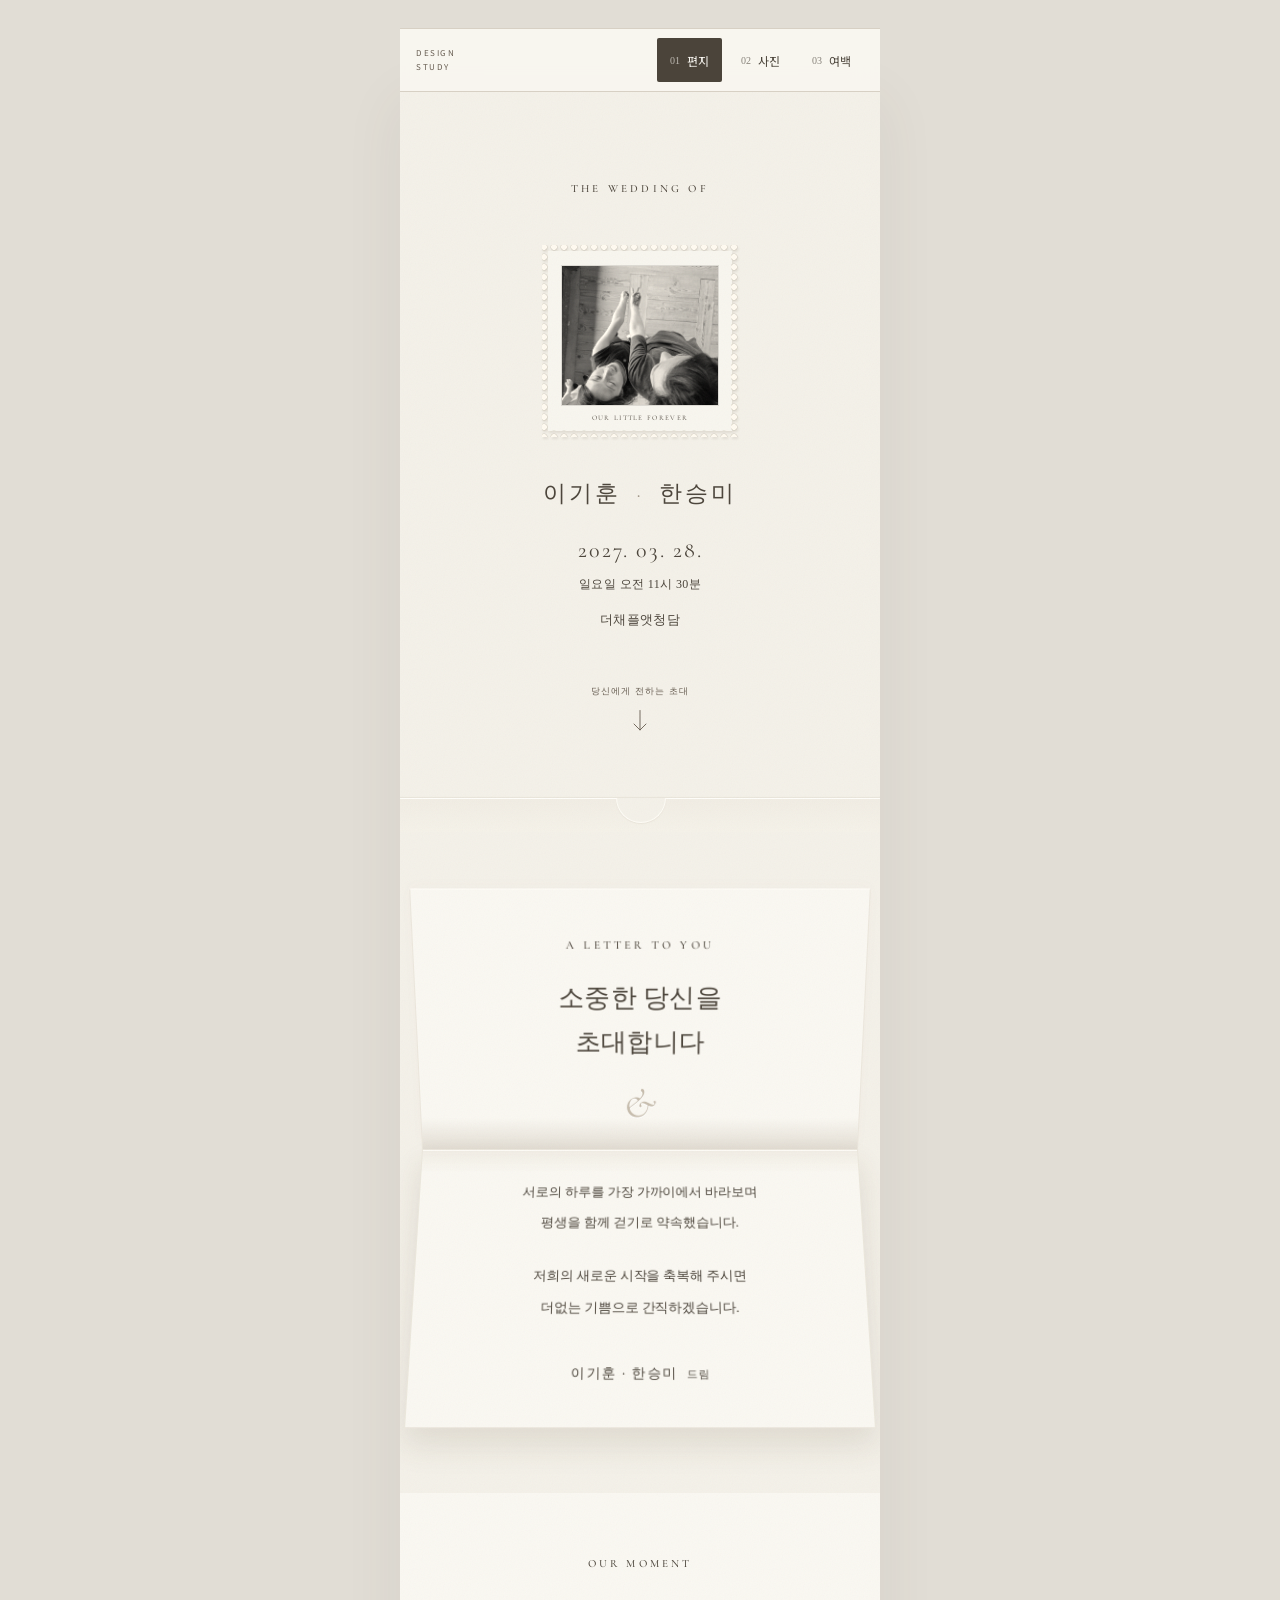
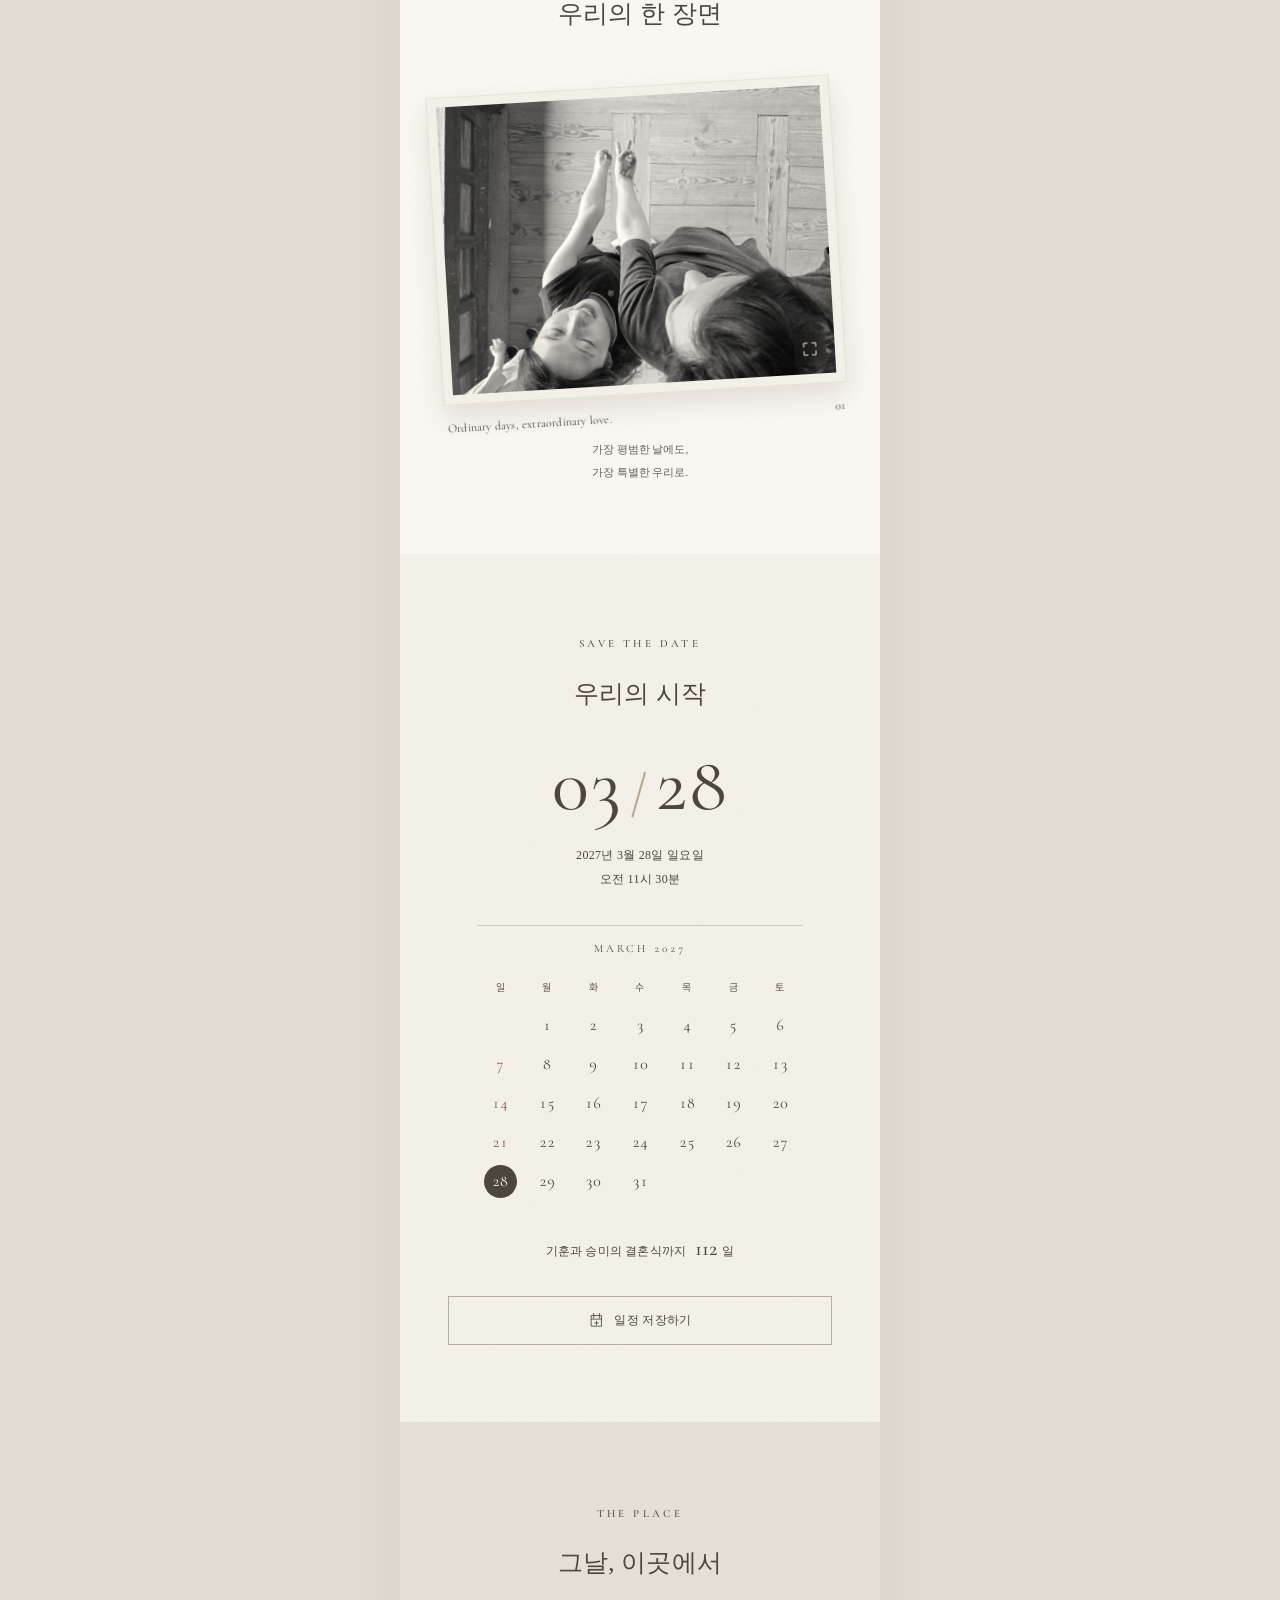
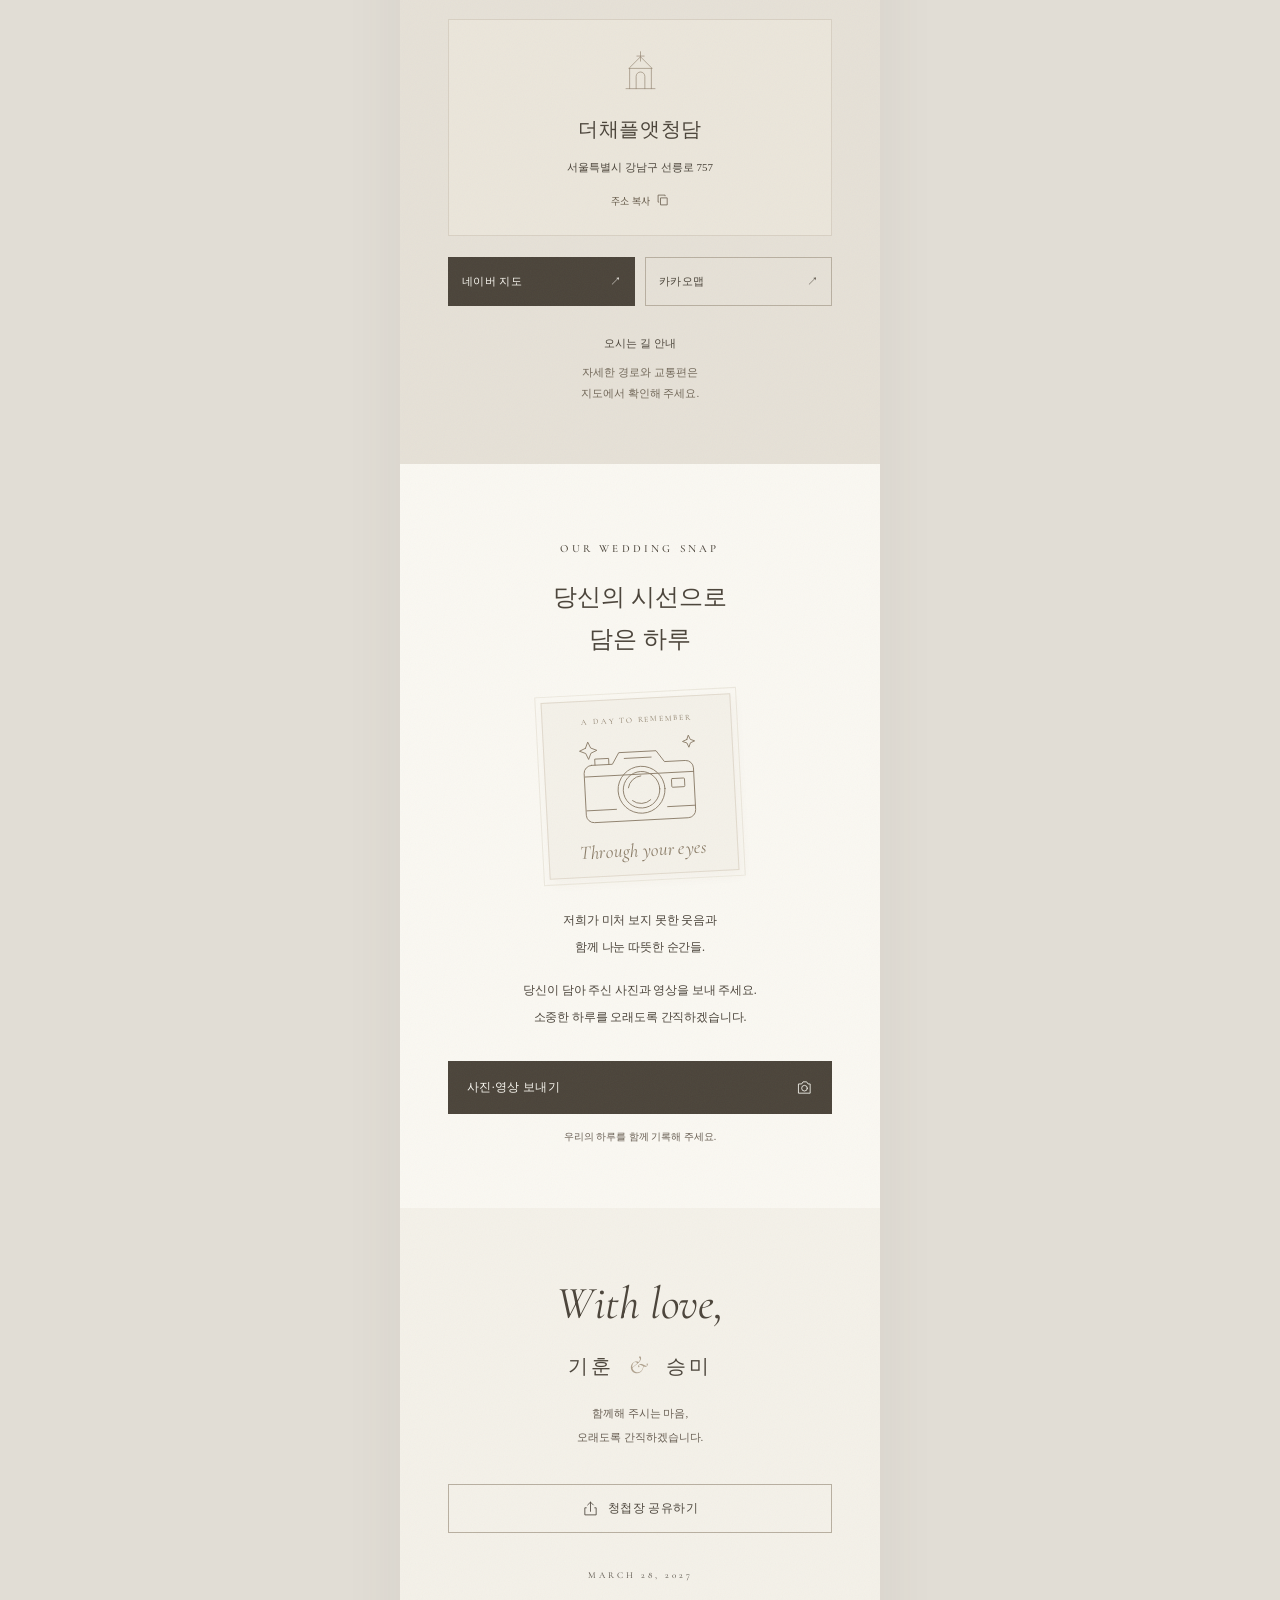
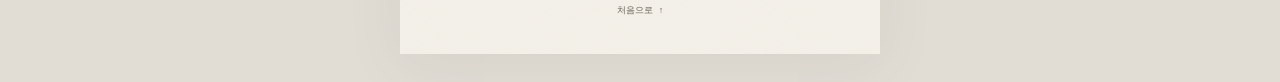
==== rustic/index.html @ 3043fbaa "Connect invitation paper, envelope and scroll motion" ====
<!doctype html>
<html lang="ko" data-design="letter">
<head>
  <meta charset="utf-8">
  <meta name="viewport" content="width=device-width, initial-scale=1, viewport-fit=cover">
  <meta name="theme-color" content="#f4f1e9">
  <meta name="description" content="이기훈과 한승미의 결혼식에 초대합니다. 2027년 3월 28일 일요일 오전 11시 30분, 더채플앳청담.">
  <meta property="og:title" content="이기훈 · 한승미, 결혼합니다">
  <meta property="og:description" content="2027. 03. 28. 일요일 오전 11시 30분 · 더채플앳청담">
  <meta property="og:type" content="website">
  <meta property="og:image" content="https://manimbigfan.github.io/wedding-invitiation/assets/our-moment.jpg">
  <meta property="og:image:alt" content="함께 웃고 있는 기훈과 승미">
  <title>이기훈 · 한승미의 결혼식에 초대합니다</title>
  <script>try{var design=new URLSearchParams(location.search).get('design');if(['letter','photo','emboss'].includes(design))document.documentElement.dataset.design=design;}catch(e){}</script>
  <script>
    // Opt in before the first paint; without JavaScript the invitation stays visible.
    try {
      var introRoot = document.documentElement;
      var introNavigation = performance.getEntriesByType('navigation')[0];
      if (introRoot.dataset.design === 'letter' && (!location.hash || location.hash === '#top') &&
          !matchMedia('(prefers-reduced-motion: reduce)').matches && introNavigation?.type !== 'back_forward') {
        introRoot.setAttribute('data-auto-envelope', '');
        var introState = { timer: null, started: performance.now(), listeners: [] };
        introState.cancel = function () {
          clearTimeout(introState.timer);
          introRoot.removeAttribute('data-auto-envelope');
          introState.listeners.forEach(function (item) { window.removeEventListener(item[0], introState.cancel, item[1]); });
          introState.listeners = [];
          if (window.__weddingEnvelopeIntro === introState) delete window.__weddingEnvelopeIntro;
        };
        window.__weddingEnvelopeIntro = introState;
        ['pointerdown', 'touchstart', 'wheel', 'scroll', 'keydown'].forEach(function (type) {
          var options = { passive: true, capture: true };
          window.addEventListener(type, introState.cancel, options);
          introState.listeners.push([type, options]);
        });
        // A slow stylesheet or a failed enhancement can never hold the cover closed.
        introState.timer = setTimeout(introState.cancel, 1900);
      }
    } catch (error) { document.documentElement.removeAttribute('data-auto-envelope'); }
  </script>
  <link rel="preconnect" href="https://fonts.googleapis.com">
  <link rel="preconnect" href="https://fonts.gstatic.com" crossorigin>
  <link href="https://fonts.googleapis.com/css2?family=Cormorant+Garamond:ital,wght@0,400;0,500;0,600;1,400;1,500&family=Noto+Sans+KR:wght@400;500&family=Noto+Serif+KR:wght@400;500;600&display=swap" rel="stylesheet">
  <link rel="stylesheet" href="styles.css?v=6">
</head>
<body>
  <a class="skip-link" href="#invitation">초대의 글로 건너뛰기</a>
  <nav class="design-switcher" aria-label="청첩장 시안 선택">
    <span class="design-switcher__label">DESIGN<br>STUDY</span>
    <a href="?design=letter" data-design-link="letter"><span>01</span> 편지</a>
    <a href="?design=photo" data-design-link="photo"><span>02</span> 사진</a>
    <a href="?design=emboss" data-design-link="emboss"><span>03</span> 여백</a>
  </nav>

  <main class="invitation-page" id="top">
    <header class="hero hero--letter" aria-labelledby="letter-title">
      <div class="envelope-intro" aria-hidden="true">
        <p class="eyebrow envelope-caption">A LETTER FOR YOU</p>
        <span class="envelope-back"></span>
        <span class="envelope-front"></span>
        <span class="envelope-flap"></span>
        <p class="envelope-from">이기훈 · 한승미 드림</p>
      </div>
      <div class="letter-card">
      <p class="eyebrow hero__eyebrow">THE WEDDING OF</p>
      <div class="postage hero__stamp">
        <img src="../assets/our-moment.jpg" alt="함께 누워 웃고 있는 기훈과 승미" width="1536" height="1152" fetchpriority="high">
        <span class="postage__caption">OUR LITTLE FOREVER</span>
      </div>
      <h1 class="hero__names" id="letter-title">이기훈 <span>·</span> 한승미</h1>
      <div class="hero__details">
        <p class="hero__date">2027. 03. 28.</p>
        <p>일요일 오전 11시 30분</p>
        <p class="hero__venue">더채플앳청담</p>
      </div>
      <a class="scroll-cue" href="#invitation" aria-label="아래로 스크롤하여 초대의 글 보기"><span>당신에게 전하는 초대</span><svg viewBox="0 0 24 30" aria-hidden="true"><path d="M12 1v26M4 19l8 8 8-8"/></svg></a>
      </div>
      <div class="sleeve-edge" aria-hidden="true"></div>
    </header>

    <header class="hero hero--photo" aria-labelledby="photo-title">
      <div class="photo-masthead"><span>GIHUN &amp; SEUNGMI</span><span>03.28</span></div>
      <div class="hero__photograph"><img src="../assets/our-moment.jpg" alt="마주 보며 웃는 기훈과 승미의 소중한 한 순간" width="1536" height="1152"></div>
      <div class="photo-caption">
        <p class="hero__script">Our day,<br><em>our forever.</em></p>
        <h1 class="hero__names" id="photo-title">이기훈 <span>·</span> 한승미</h1>
        <div class="hero__details"><p class="hero__date">2027. 03. 28.</p><p>일요일 오전 11시 30분</p><p class="hero__venue">더채플앳청담</p></div>
        <a class="photo-scroll" href="#invitation" aria-label="초대의 글 보기">WITH LOVE <span aria-hidden="true">↓</span></a>
      </div>
    </header>

    <header class="hero hero--emboss" aria-labelledby="emboss-title">
      <p class="eyebrow">TO OUR DEAREST</p>
      <div class="emboss-title"><h1 id="emboss-title">Gihun<br><span>&amp;</span><br>Seungmi</h1><span class="emboss-date" aria-hidden="true">03<br>28</span></div>
      <span class="blind-emboss" aria-hidden="true">&amp;</span>
      <div class="emboss-bottom"><p class="hero__names">이기훈 <span>·</span> 한승미</p><div class="hero__details"><p class="hero__date">2027. 03. 28.</p><p>일요일 오전 11시 30분</p><p class="hero__venue">더채플앳청담</p></div><a class="button button--outline" href="#invitation">초대의 글 <span aria-hidden="true">↓</span></a></div>
    </header>

    <section class="section invitation-section" id="invitation" aria-labelledby="invitation-title">
      <div class="paper-fold">
      <div class="paper-panel paper-panel--upper">
      <p class="eyebrow">A LETTER TO YOU</p>
      <h2 id="invitation-title">소중한 당신을<br>초대합니다</h2>
      <span class="small-ampersand" aria-hidden="true">&amp;</span>
      </div>
      <div class="paper-panel paper-panel--lower">
      <p class="invitation-copy">서로의 하루를 가장 가까이에서 바라보며<br>평생을 함께 걷기로 약속했습니다.</p>
      <p class="invitation-copy">저희의 새로운 시작을 축복해 주시면<br>더없는 기쁨으로 간직하겠습니다.</p>
      <p class="signature">이기훈 · 한승미 <span>드림</span></p>
      </div>
      </div>
    </section>

    <section class="section moments-section" aria-labelledby="moments-title">
      <div class="section-heading"><p class="eyebrow">OUR MOMENT</p><h2 id="moments-title">우리의 한 장면</h2></div>
      <div class="print-stage">
      <figure class="moment">
        <button class="moment__open" type="button" id="open-photo" data-open-photo aria-label="우리의 사진 크게 보기"><img src="../assets/our-moment.jpg" alt="함께 누워 손을 뻗으며 웃는 기훈과 승미" width="1536" height="1152" loading="lazy"><span class="moment__expand" aria-hidden="true"><svg viewBox="0 0 24 24"><path d="M9 4H4v5m11-5h5v5M4 15v5h5m11-5v5h-5"/></svg></span></button>
        <figcaption><span>Ordinary days, extraordinary love.</span><span>01</span></figcaption>
      </figure>
      </div>
      <p class="moment-note">가장 평범한 날에도,<br>가장 특별한 우리로.</p>
    </section>

    <section class="section date-section" aria-labelledby="date-title">
      <p class="eyebrow">SAVE THE DATE</p>
      <h2 id="date-title">우리의 시작</h2>
      <p class="date-lockup">03<span>/</span>28</p>
      <p class="date-full"><time datetime="2027-03-28T11:30:00+09:00">2027년 3월 28일 일요일<br>오전 11시 30분</time></p>
      <table class="calendar" aria-label="2027년 3월 달력, 28일 결혼식">
        <caption>MARCH 2027</caption>
        <thead><tr><th scope="col">일</th><th scope="col">월</th><th scope="col">화</th><th scope="col">수</th><th scope="col">목</th><th scope="col">금</th><th scope="col">토</th></tr></thead>
        <tbody>
          <tr><td></td><td>1</td><td>2</td><td>3</td><td>4</td><td>5</td><td>6</td></tr>
          <tr><td>7</td><td>8</td><td>9</td><td>10</td><td>11</td><td>12</td><td>13</td></tr>
          <tr><td>14</td><td>15</td><td>16</td><td>17</td><td>18</td><td>19</td><td>20</td></tr>
          <tr><td>21</td><td>22</td><td>23</td><td>24</td><td>25</td><td>26</td><td>27</td></tr>
          <tr><td class="wedding-day"><span aria-label="28일 결혼식">28</span></td><td>29</td><td>30</td><td>31</td><td></td><td></td><td></td></tr>
        </tbody>
      </table>
      <p class="countdown" id="countdown">기훈과 승미, 함께하는 첫날</p>
      <button class="button button--outline" type="button" id="save-calendar"><svg viewBox="0 0 24 24" aria-hidden="true"><path d="M5 5h14v15H5zM8 2v6m8-6v6M5 10h14m-7 3v5m-2.5-2.5h5"/></svg>일정 저장하기</button>
    </section>

    <section class="section location-section" id="location" aria-labelledby="location-title">
      <p class="eyebrow">THE PLACE</p>
      <h2 id="location-title">그날, 이곳에서</h2>
      <div class="venue-card">
        <svg class="venue-mark" viewBox="0 0 48 58" aria-hidden="true"><path d="M9 52V23L24 8l15 15v29M4 52h40M18 52V35a6 6 0 0 1 12 0v17M24 1v13m-5-7h10M8 24h32"/></svg>
        <h3>더채플앳청담</h3>
        <p id="venue-address">서울특별시 강남구 선릉로 757</p>
        <button class="text-button" type="button" id="copy-address">주소 복사 <svg viewBox="0 0 20 20" aria-hidden="true"><path d="M7 7h9v10H7zM4 13H3V3h10v1"/></svg></button>
      </div>
      <div class="map-links"><a class="button" href="https://map.naver.com/p/search/%EB%8D%94%EC%B1%84%ED%94%8C%EC%95%B3%EC%B2%AD%EB%8B%B4" target="_blank" rel="noopener noreferrer">네이버 지도 <span aria-hidden="true">↗</span><span class="visually-hidden">(새 창)</span></a><a class="button button--outline" href="https://map.kakao.com/?q=%EB%8D%94%EC%B1%84%ED%94%8C%EC%95%B3%EC%B2%AD%EB%8B%B4" target="_blank" rel="noopener noreferrer">카카오맵 <span aria-hidden="true">↗</span><span class="visually-hidden">(새 창)</span></a></div>
      <div class="travel-note"><p class="travel-note__label">오시는 길 안내</p><p>자세한 경로와 교통편은<br>지도에서 확인해 주세요.</p></div>
    </section>

    <section class="section guest-photo-section" id="wedding-snap" aria-labelledby="guest-photo-title">
      <p class="eyebrow">OUR WEDDING SNAP</p>
      <h2 id="guest-photo-title">당신의 시선으로<br>담은 하루</h2>
      <div class="guest-camera" aria-hidden="true">
        <span class="guest-camera__edition">A DAY TO REMEMBER</span>
        <svg viewBox="0 0 160 112">
          <path d="M25 34h24l8-13h43l9 13h24a9 9 0 0 1 9 9v48a9 9 0 0 1-9 9H25a9 9 0 0 1-9-9V43a9 9 0 0 1 9-9Z"/>
          <path d="M29 34v-7h16v7M17 47h125M17 86h34m59 0h32M63 28h31"/>
          <circle cx="81" cy="65" r="27"/><circle cx="81" cy="65" r="21"/>
          <path d="M66 62a16 16 0 0 1 15-13M70 77a16 16 0 0 0 21 0"/>
          <rect x="116" y="54" width="15" height="10" rx="1"/>
          <path d="m19 14 3-7 3 7 7 3-7 3-3 7-3-7-7-3 7-3Zm117-4 2-5 2 5 5 2-5 2-2 5-2-5-5-2 5-2Z"/>
        </svg>
        <span class="guest-camera__caption">Through your eyes</span>
      </div>
      <p class="guest-photo-copy">저희가 미처 보지 못한 웃음과<br>함께 나눈 따뜻한 순간들.</p>
      <p class="guest-photo-copy">당신이 담아 주신 사진과 영상을 보내 주세요.<br>소중한 하루를 오래도록 간직하겠습니다.</p>
      <button class="button guest-photo-button" id="open-guest-upload" type="button">사진·영상 보내기 <svg viewBox="0 0 24 24" aria-hidden="true"><path d="M4 7h4l2-3h5l2 3h3v13H4Z"/><circle cx="12" cy="13" r="4"/></svg></button>
      <p class="guest-photo-footnote">우리의 하루를 함께 기록해 주세요.</p>
    </section>

    <footer class="closing">
      <p class="closing__script">With love,</p>
      <p class="closing__names">기훈 <span>&amp;</span> 승미</p>
      <p class="closing__message">함께해 주시는 마음,<br>오래도록 간직하겠습니다.</p>
      <button class="button button--outline" type="button" id="share-invitation"><svg viewBox="0 0 24 24" aria-hidden="true"><path d="M12 16V3m-4 4 4-4 4 4M6 11H4v10h16V11h-2"/></svg>청첩장 공유하기</button>
      <p class="closing__date">MARCH 28, 2027</p>
      <a class="back-top" href="#top">처음으로 <span aria-hidden="true">↑</span></a>
    </footer>
  </main>

  <dialog class="photo-dialog" id="photo-dialog" aria-label="기훈과 승미의 사진">
    <button class="photo-dialog__close" type="button" id="close-photo" aria-label="사진 닫기"><svg viewBox="0 0 24 24" aria-hidden="true"><path d="m5 5 14 14M19 5 5 19"/></svg></button>
    <img src="../assets/our-moment.jpg" alt="함께 누워 손을 뻗으며 웃는 기훈과 승미의 원본 사진" width="1536" height="1152">
    <button class="photo-dialog__color" id="photo-color" type="button" aria-pressed="false">원본 색감 보기</button>
    <p>Our moment, forever.</p>
  </dialog>
  <dialog class="guest-upload-dialog" id="guest-upload-dialog" aria-labelledby="guest-upload-title" aria-describedby="guest-upload-description">
    <form id="guest-upload-form" class="guest-upload-form">
      <header class="guest-upload-header">
        <p class="eyebrow">OUR WEDDING SNAP</p>
        <h2 id="guest-upload-title">당신이 담은 순간</h2>
        <p id="guest-upload-description">함께한 하루의 사진과 영상을 보내 주세요.</p>
        <button class="guest-upload-close" id="close-guest-upload" type="button" aria-label="사진·영상 보내기 닫기"><svg viewBox="0 0 24 24" aria-hidden="true"><path d="m6 6 12 12M18 6 6 18"/></svg></button>
      </header>
      <div class="guest-upload-fields">
        <div class="guest-upload-field">
          <label for="guest-name">성함 <span class="guest-required">필수</span></label>
          <input id="guest-name" name="guestName" type="text" maxlength="40" autocomplete="name" placeholder="성함 또는 닉네임" required>
        </div>
        <div class="guest-upload-field">
          <span id="guest-files-label" class="guest-upload-label">사진 또는 영상 <span class="guest-required">필수</span></span>
          <input class="guest-file-input visually-hidden" id="guest-files" name="guestFiles" type="file" accept="image/*,video/*" multiple aria-labelledby="guest-files-label" aria-describedby="guest-files-help guest-file-count">
          <label class="button button--outline guest-file-picker" for="guest-files"><svg viewBox="0 0 24 24" aria-hidden="true"><path d="M12 5v14M5 12h14"/></svg>사진·영상 선택하기</label>
          <p class="guest-field-help" id="guest-files-help">한 번에 최대 100개 · 파일당 80 MB · 전체 1 GB까지</p>
        </div>
        <p class="guest-file-count" id="guest-file-count" aria-live="polite">선택한 파일이 없습니다.</p>
        <ul class="guest-file-list" id="guest-file-list" aria-label="선택한 사진과 영상"></ul>
        <p class="guest-upload-status" id="guest-upload-status" role="status" aria-live="polite" aria-atomic="true"></p>
        <progress class="guest-upload-progress" id="guest-upload-progress" max="100" value="0" aria-label="사진과 영상 전송 진행률" hidden></progress>
      </div>
      <footer class="guest-upload-actions">
        <button class="button button--outline" id="cancel-guest-upload" type="button">닫기</button>
        <button class="button" id="submit-guest-upload" type="submit">올리기</button>
      </footer>
    </form>
  </dialog>
  <div class="toast" id="toast" role="status" aria-live="polite"></div>
  <script src="script.js?v=6"></script>
  <script src="config.js?v=6"></script>
  <script src="guest-upload.js?v=6"></script>
  <script src="interactions.js?v=6"></script>
</body>
</html>
---- rustic/styles.css ----
:root{--paper:#f4f1e9;--paper-light:#faf8f2;--ink:#4b443a;--muted:#665c50;--line:#cfc8bc;--stone:#e6e1d7;--serif:"Noto Serif KR",Batang,serif;--english:"Cormorant Garamond",Georgia,serif;--sans:"Noto Sans KR",sans-serif;color-scheme:light;font-synthesis:none}
*{box-sizing:border-box}html{scroll-behavior:smooth;scroll-padding-top:82px}body{margin:0;color:var(--ink);background:#e1ddd5;font-family:var(--serif);font-size:14px;font-weight:400;-webkit-font-smoothing:antialiased}button,a,input{-webkit-tap-highlight-color:transparent}button,a{touch-action:manipulation}a{color:inherit}button{font:inherit;color:inherit;cursor:pointer}button:focus-visible,a:focus-visible{outline:2px solid #75604c;outline-offset:5px}button:disabled{cursor:default}img{display:block;max-width:100%;height:auto}p,h1,h2,h3,figure{margin:0}svg{width:20px;height:20px;fill:none;stroke:currentColor;stroke-width:1.2;stroke-linecap:round;stroke-linejoin:round}a{text-decoration:none}.visually-hidden{position:absolute;width:1px;height:1px;padding:0;margin:-1px;overflow:hidden;clip:rect(0,0,0,0);white-space:nowrap;border:0}.skip-link{position:fixed;top:8px;left:8px;z-index:99;background:var(--ink);color:#fff;padding:14px;transform:translateY(-150%)}.skip-link:focus{transform:translateY(0)}
.design-switcher{position:sticky;top:0;z-index:20;display:flex;align-items:center;gap:6px;width:100%;max-width:480px;min-height:64px;margin:0 auto;padding:8px 16px;background:rgba(249,247,241,.95);backdrop-filter:blur(14px);border-bottom:1px solid #d7d0c4;font-family:var(--sans)}.design-switcher__label{font-size:8px;letter-spacing:1.6px;line-height:1.7;margin-right:auto;color:var(--muted)}.design-switcher a{display:flex;align-items:center;justify-content:center;gap:7px;min-height:44px;padding:0 12px;border:1px solid transparent;border-radius:2px;font-size:12px;white-space:nowrap;transition:background .2s}.design-switcher a span{font-family:Georgia,serif;font-size:10px;opacity:.65}.design-switcher a:hover{background:#eae5dc}[data-design=letter] [data-design-link=letter],[data-design=photo] [data-design-link=photo],[data-design=emboss] [data-design-link=emboss]{background:var(--ink);color:var(--paper-light)}
.invitation-page{max-width:480px;width:100%;margin:0 auto;background:var(--paper);box-shadow:0 10px 55px #5b503c14;overflow:hidden;position:relative}.invitation-page::before{content:"";position:absolute;inset:0;pointer-events:none;opacity:.17;z-index:2;background-image:url("data:image/svg+xml,%3Csvg viewBox='0 0 180 180' xmlns='http://www.w3.org/2000/svg'%3E%3Cfilter id='n'%3E%3CfeTurbulence type='fractalNoise' baseFrequency='.85' numOctaves='3' stitchTiles='stitch'/%3E%3C/filter%3E%3Cpath fill='%23000' opacity='.26' filter='url(%23n)' d='M0 0h180v180H0z'/%3E%3C/svg%3E");background-size:180px 180px}.hero{display:none;position:relative;min-height:720px;min-height:min(800px,calc(100svh - 64px));padding:48px 36px 58px;text-align:center}.eyebrow{font-family:var(--english);font-size:11px;font-weight:500;letter-spacing:3.2px;line-height:1.7}.hero__eyebrow{margin-bottom:42px}.hero__names{font-size:23px;font-weight:400;letter-spacing:3px;line-height:1.7}.hero__names span{font-size:15px;margin:0 7px;color:#9e9384}.hero__date{font-family:var(--english);font-size:22px;letter-spacing:2px}.hero__details{font-size:12px;line-height:2;letter-spacing:.4px}.hero__details .hero__venue{margin-top:11px;font-size:13px}.hero--letter{flex-direction:column;align-items:center;justify-content:center}.hero--letter .hero__names{margin:33px 0 15px}.postage{position:relative;isolation:isolate;width:174px;padding:14px 13px 9px;background:#f8f6ef;filter:drop-shadow(1px 2px 1px #786d5524)}.postage::before{content:"";position:absolute;inset:-6px;z-index:-1;background:radial-gradient(circle at 5px 5px,#fffaf0 2.7px,#b9b09f66 3.1px,transparent 4px) top left/10px 10px;border:7px solid transparent;mask:linear-gradient(#000 0 0) padding-box,linear-gradient(#000 0 0);mask-composite:exclude}.postage img{width:100%;height:auto;aspect-ratio:1.12;object-fit:cover;object-position:55% 75%;filter:grayscale(1) sepia(.17);border:1px solid #9c95854a}.postage__caption{display:block;font-family:var(--english);font-size:7px;letter-spacing:1.3px;padding-top:8px}.scroll-cue{display:flex;flex-direction:column;align-items:center;gap:11px;margin-top:44px;padding:8px;position:relative;z-index:3;font-size:9px;letter-spacing:1.2px;color:var(--muted)}.scroll-cue svg{height:24px;width:18px}.sleeve-edge{position:absolute;bottom:0;left:0;right:0;height:34px;border-top:1px solid #fffefa;background:linear-gradient(#f1ede4,#f5f2e9);box-shadow:0 -1px 1px #cfc6b745}.sleeve-edge::before{content:"";position:absolute;width:48px;height:24px;left:calc(50% - 24px);top:-1px;border-radius:0 0 26px 26px;background:var(--paper);border:1px solid #fffdf7;border-top:0;box-shadow:0 1px 1px #c7beae38}
[data-design=letter] .hero--letter{display:flex}[data-design=photo] .hero--photo{display:block}[data-design=emboss] .hero--emboss{display:flex}.hero--photo{padding:0;min-height:0}.photo-masthead{display:flex;justify-content:space-between;align-items:center;padding:27px 28px 20px;font-family:var(--english);font-size:11px;letter-spacing:2px}.hero__photograph{margin:0 18px;overflow:hidden}.hero__photograph img{width:100%;aspect-ratio:1.05;object-fit:cover;object-position:55% 75%;filter:grayscale(1) sepia(.13)}.photo-caption{position:relative;padding:22px 30px 28px}.hero__script{font-family:var(--english);font-size:clamp(47px,12vw,66px);line-height:.92;letter-spacing:-1.8px;text-align:left;padding:2px 0 25px}.hero__script em{font-weight:400;margin-left:24px}.hero--photo .hero__names{font-size:19px;letter-spacing:2px;padding-top:13px}.hero--photo .hero__details{margin-top:10px}.hero--photo .hero__date{font-size:19px}.hero--photo .hero__venue{margin-top:5px}.photo-scroll{display:flex;justify-content:space-between;align-items:center;font-family:var(--english);font-size:10px;letter-spacing:2px;margin-top:21px;border-top:1px solid var(--line);min-height:44px}.photo-scroll span{font-size:20px}.hero--emboss{flex-direction:column;text-align:left;justify-content:flex-start;padding-top:39px;min-height:740px}.hero--emboss>.eyebrow{font-size:10px;letter-spacing:2.6px}.emboss-title{display:flex;justify-content:space-between;margin-top:39px;position:relative;z-index:1}.emboss-title h1{font-family:var(--english);font-size:clamp(58px,15vw,76px);font-weight:400;line-height:.74;letter-spacing:-2.5px}.emboss-title h1 span{font-size:.72em;font-style:italic;line-height:1;color:#afa699}.emboss-date{font-family:var(--english);font-size:16px;line-height:1.8;letter-spacing:3px;padding-top:33px;position:relative;text-align:center}.emboss-date::before,.emboss-date::after{content:"";height:27px;width:1px;background:var(--line);position:absolute;left:50%}.emboss-date::before{top:-8px}.emboss-date::after{top:103px}.blind-emboss{font-family:var(--english);font-style:italic;position:absolute;top:245px;left:80px;font-size:285px;line-height:1;color:var(--paper);text-shadow:-1px -1px 1px #a99f8c55,1px 2px 1px #fffdf8;transform:rotate(-8deg);user-select:none}.emboss-bottom{margin-top:auto;padding-top:195px;position:relative;z-index:1}.emboss-bottom .hero__names{font-size:19px;letter-spacing:2px}.emboss-bottom .hero__details{margin-top:13px}.emboss-bottom .hero__date{font-size:20px}.emboss-bottom .button{margin-top:23px;justify-content:space-between}
.section{position:relative;padding:83px 36px;text-align:center}.section h2{font-size:25px;font-weight:400;letter-spacing:.2px;line-height:1.75;margin-top:18px}.invitation-section{padding-top:96px;padding-bottom:89px}.small-ampersand{display:block;font-family:var(--english);font-size:42px;font-style:italic;color:#c7bdad;margin:18px 0 20px;text-shadow:0 1px #fff;line-height:1}.invitation-copy{font-size:13px;line-height:2.35;letter-spacing:-.1px}.invitation-copy+.invitation-copy{margin-top:23px}.signature{margin-top:38px;font-size:13px;letter-spacing:1.4px}.signature span{font-size:10px;margin-left:4px;letter-spacing:.3px}.section-heading{margin-bottom:32px}.moments-section{padding-top:62px;padding-bottom:70px;background:var(--paper-light)}.moment{margin:0 -10px}.moment__open{display:block;position:relative;width:100%;padding:9px;background:var(--paper);border:1px solid #d5ccbb66;box-shadow:0 3px 8px #7165500e}.moment__open img{width:100%;aspect-ratio:4/3;object-fit:cover;filter:grayscale(1) sepia(.12)}.moment__expand{position:absolute;bottom:18px;right:18px;width:32px;height:32px;display:grid;place-items:center;color:#fff;background:#29251e55;backdrop-filter:blur(3px)}.moment__expand svg{width:18px;height:18px}.moment figcaption{display:flex;justify-content:space-between;gap:12px;padding:16px 3px 0;font-family:var(--english);font-size:12px;letter-spacing:.2px}.moment-note{font-size:11px;line-height:2.1;color:var(--muted);margin-top:32px}.date-section{padding-top:81px;padding-bottom:77px}.date-lockup{font-family:var(--english);font-size:77px;line-height:1.2;margin-top:24px;font-weight:400;letter-spacing:2px}.date-lockup span{font-size:51px;color:#b4a895;font-weight:400;padding:0 7px}.date-full{font-size:12px;line-height:2;letter-spacing:.3px;margin:11px 0 34px}.calendar{border-collapse:collapse;width:100%;max-width:326px;margin:0 auto;font-family:var(--english);font-variant-numeric:tabular-nums;table-layout:fixed}.calendar caption{font-size:11px;letter-spacing:3px;padding:16px 0 24px;border-top:1px solid var(--line)}.calendar th{font-family:var(--sans);font-size:10px;font-weight:400;padding:0 0 12px;color:var(--muted)}.calendar td{height:39px;font-size:16px}.calendar td:first-child:not(.wedding-day){color:#80594c}.calendar .wedding-day span{display:grid;place-items:center;border-radius:50%;background:var(--ink);color:var(--paper-light);height:33px;width:33px;margin:auto}.countdown{font-size:12px;line-height:1.8;letter-spacing:.2px;margin:29px 0 28px}.countdown strong{font-family:var(--english);font-weight:500;font-size:21px;padding:0 5px}.button{display:flex;gap:9px;justify-content:center;align-items:center;min-height:49px;width:100%;padding:11px 14px;background:var(--ink);color:#fbf9f2;border:1px solid var(--ink);font-size:12px;letter-spacing:.35px;transition:background .2s}.button:hover{background:#625748}.button--outline{background:transparent;color:var(--ink);border-color:#b8afa0}.button--outline:hover{background:#e7e0d3}.button svg{width:17px;height:17px}.button:active{transform:translateY(1px)}
.location-section{background:var(--stone);padding-bottom:60px}.venue-card{margin:34px 0 21px;border:1px solid #c2b8a77a;background:#f6f1e547;padding:31px 14px 13px}.venue-mark{width:35px;height:42px;stroke:#91826f;stroke-width:.9;margin-bottom:19px}.venue-card h3{font-size:20px;font-weight:400;letter-spacing:.6px}.venue-card>p{font-size:11px;line-height:2;margin-top:13px;letter-spacing:0}.text-button{display:inline-flex;align-items:center;gap:6px;background:transparent;border:0;min-height:44px;padding:7px 12px;font-family:var(--sans);font-size:10px;color:#6f6454}.text-button svg{width:14px;height:14px}.map-links{display:grid;grid-template-columns:1fr 1fr;gap:10px}.map-links .button{justify-content:space-between;font-size:11px;padding-left:13px;padding-right:13px}.travel-note{padding-top:27px;font-size:11px;line-height:1.9;color:#706657}.travel-note__label{font-size:11px;color:var(--ink);margin-bottom:8px}.closing{padding:72px 36px 22px;text-align:center}.closing__script{font-family:var(--english);font-size:46px;font-style:italic;line-height:1}.closing__names{font-size:20px;letter-spacing:3px;margin-top:24px}.closing__names span{font-family:var(--english);font-style:italic;font-size:25px;color:#b0a28e;margin:0 7px}.closing__message{font-size:11px;line-height:2.15;margin:22px 0 35px;color:var(--muted)}.closing__date{font-family:var(--english);font-size:9px;letter-spacing:3px;margin-top:37px}.back-top{display:inline-flex;align-items:center;justify-content:center;gap:6px;font-size:9px;min-height:44px;margin-top:7px;color:var(--muted)}
[data-design=photo]{--paper:#f2eee4;--paper-light:#fbf8f0;--ink:#433d33;--stone:#ded7ca}[data-design=photo] .invitation-section{padding-top:65px;padding-bottom:68px}[data-design=photo] .section h2{font-size:23px}[data-design=photo] .small-ampersand{font-size:30px;margin:23px 0}[data-design=photo] .moments-section{padding-left:23px;padding-right:23px;background:var(--paper);padding-top:20px}[data-design=photo] .moment{margin:0 -23px}[data-design=photo] .moment__open{padding:0;border:0}[data-design=photo] .moment__open img{aspect-ratio:1;object-position:55% 75%}[data-design=photo] .moment figcaption{padding:17px 25px 0}[data-design=photo] .date-section{background:var(--paper-light)}[data-design=photo] .date-lockup{font-size:88px;letter-spacing:-2px}[data-design=photo] .location-section{background:#e3ddd2}
[data-design=emboss]{--paper:#f4f1e9;--paper-light:#f8f5ee;--ink:#4d4438;--stone:#ded7ca}[data-design=emboss] .section{text-align:left}[data-design=emboss] .invitation-section{border-top:1px solid #cec4b045;padding-top:68px;padding-bottom:70px}[data-design=emboss] .section h2{font-size:27px;line-height:1.65}[data-design=emboss] .small-ampersand{font-size:30px;margin:24px 0}[data-design=emboss] .invitation-copy{font-size:12px}[data-design=emboss] .signature{font-size:12px}[data-design=emboss] .moments-section{padding-top:57px;padding-bottom:62px}[data-design=emboss] .moment{margin:0}[data-design=emboss] .moment__open{padding:12px;border:1px solid #c5bba7;box-shadow:4px 5px 0 #ded6c5}[data-design=emboss] .moment-note{text-align:left}[data-design=emboss] .date-section{background:var(--stone);padding-top:60px;padding-bottom:60px}[data-design=emboss] .date-lockup{margin-top:17px;font-size:72px}[data-design=emboss] .calendar{max-width:none;text-align:center}[data-design=emboss] .countdown{text-align:center}[data-design=emboss] .location-section{background:var(--paper)}[data-design=emboss] .venue-card{text-align:center;background:transparent}[data-design=emboss] .closing{background:var(--paper-light)}
.photo-dialog{position:fixed;inset:0;max-width:min(100vw,1100px);max-height:100svh;width:100%;border:0;padding:60px 14px 24px;background:transparent;color:#fff;overflow:auto}.photo-dialog::backdrop{background:#1c1916f2;backdrop-filter:blur(7px)}.photo-dialog>img{width:100%;height:auto;max-height:75svh;object-fit:contain}.photo-dialog>p{text-align:center;font-family:var(--english);font-size:20px;font-style:italic;margin-top:20px}.photo-dialog__close{position:absolute;top:5px;right:8px;min-width:48px;min-height:48px;display:grid;place-items:center;background:none;border:0;color:white}.photo-dialog__close svg{width:26px;height:26px}.toast{position:fixed;bottom:max(24px,env(safe-area-inset-bottom));left:50%;transform:translate(-50%,20px);opacity:0;pointer-events:none;max-width:calc(100vw - 36px);width:max-content;padding:13px 19px;z-index:50;background:#383126;color:#fffaf2;font-family:var(--sans);font-size:12px;line-height:1.6;border-radius:3px;box-shadow:0 5px 25px #0002;transition:opacity .2s,transform .2s;text-align:center}.toast.is-visible{opacity:1;transform:translate(-50%,0)}
@media(min-width:600px){body{padding:28px 0}.design-switcher{top:0;border-top:1px solid #d7d0c4}.hero{min-height:740px}.hero--photo{min-height:0}.hero--emboss{min-height:775px}.hero__eyebrow{margin-bottom:53px}.hero--letter .hero__names{margin-top:43px}.postage{width:184px}.section{padding-left:48px;padding-right:48px}.hero--letter{padding-top:55px}.closing{padding-left:48px;padding-right:48px}}
@media(max-width:359px){.design-switcher{padding-left:11px;padding-right:11px;gap:3px}.design-switcher a{padding:0 10px;gap:5px}.hero{padding-left:27px;padding-right:27px}.hero--letter{min-height:690px}.hero__eyebrow{margin-bottom:31px}.hero__names{font-size:21px;letter-spacing:1.5px}.hero--photo{padding:0}.hero__script{font-size:48px}.section{padding-left:25px;padding-right:25px}.invitation-copy{font-size:12px;letter-spacing:-.3px}.hero--emboss{min-height:730px}.emboss-title h1{font-size:61px}.blind-emboss{left:48px;top:264px;font-size:267px}.emboss-bottom{padding-top:205px}.closing{padding-left:25px;padding-right:25px}.moment figcaption{font-size:11px}.calendar td{height:37px}}
@media(prefers-reduced-motion:reduce){html{scroll-behavior:auto}*,*::before,*::after{animation:none!important;transition:none!important}}

.design-switcher a[aria-current="page"],.design-switcher a[aria-current="page"]:hover{background:var(--ink);color:var(--paper-light)}

/* One sheet leaves its envelope and becomes the cover itself. */
.letter-card{display:flex;flex-direction:column;align-items:center;width:100%;position:relative;z-index:1}
.envelope-intro{display:none;pointer-events:none;user-select:none}
.envelope-intro>*{position:absolute;pointer-events:none}
.envelope-back,.envelope-front,.envelope-flap{width:min(300px,calc(100% - 54px));left:50%;margin-left:max(-150px,calc((54px - 100%)/2));top:calc(50% - 12px)}
.envelope-back{height:180px;z-index:0;background:#ded6c6;border-radius:2px;box-shadow:0 14px 29px #67583e20,0 1px 2px #6b5c432e}
.envelope-front{height:180px;z-index:4;background:linear-gradient(145deg,#f5f0e4,#e8dfcf);clip-path:polygon(0 0,50% 49%,100% 0,100% 100%,0 100%);border:1px solid #d9cfbd;border-radius:2px}
.envelope-front::after{content:"";position:absolute;inset:0;background:linear-gradient(31deg,transparent 49.6%,#c7bba34d 50%,transparent 50.6%),linear-gradient(-31deg,transparent 49.6%,#c7bba34d 50%,transparent 50.6%);opacity:.7}
.envelope-flap{height:114px;z-index:5;transform-origin:top center;backface-visibility:hidden;clip-path:polygon(0 0,100% 0,50% 100%);background:linear-gradient(#eee7d8,#e4dac8);filter:drop-shadow(0 1px 1px #89795933)}
.envelope-caption,.envelope-from{left:24px;right:24px;z-index:5;text-align:center}
.envelope-caption{top:calc(50% - 148px);font-size:10px;letter-spacing:2.8px}
.envelope-from{top:calc(50% + 204px);font-size:12px;letter-spacing:1.6px}
[data-design=letter][data-auto-envelope] .hero--letter{perspective:1100px;isolation:isolate}
[data-design=letter][data-auto-envelope] .envelope-intro{display:contents}
[data-design=letter][data-auto-envelope] .letter-card{transform-origin:50% 50%;background:var(--paper);animation:paper-from-envelope 1.65s cubic-bezier(.22,1,.36,1) both}
[data-design=letter][data-auto-envelope] .envelope-flap{animation:envelope-open-and-leave 1.65s ease both}
[data-design=letter][data-auto-envelope] .envelope-front,[data-design=letter][data-auto-envelope] .envelope-back{animation:envelope-shell-leave .64s .93s cubic-bezier(.4,0,.2,1) both}
[data-design=letter][data-auto-envelope] .envelope-caption,[data-design=letter][data-auto-envelope] .envelope-from{animation:envelope-caption-leave .3s .39s ease both}
[data-design=letter][data-auto-envelope] .sleeve-edge{animation:cover-sleeve-arrive .25s 1.4s ease both}
@keyframes paper-from-envelope{0%,18%{transform:translateY(128px) scale(.57);clip-path:inset(0 0 48%);box-shadow:0 5px 22px #67583e24}48%{transform:translateY(-62px) scale(.57);clip-path:inset(0 0 28%);box-shadow:0 7px 22px #67583e24}64%{transform:translateY(-42px) scale(.66);clip-path:inset(0);box-shadow:0 9px 26px #67583e1c}100%{transform:none;clip-path:inset(0);box-shadow:0 0 0 #67583e00}}
@keyframes envelope-open-and-leave{0%,12%{transform:rotateX(0);opacity:1}42%,56%{transform:rotateX(175deg);opacity:1}96%,100%{transform:translateY(225px) rotateX(175deg);opacity:0}}
@keyframes envelope-shell-leave{0%{transform:translateY(0);opacity:1}70%{opacity:.8}100%{transform:translateY(225px);opacity:0}}
@keyframes envelope-caption-leave{to{opacity:0;transform:translateY(5px)}}
@keyframes cover-sleeve-arrive{from{opacity:0}to{opacity:1}}

/* A crease responds to the ordinary page scroll; all text keeps its flow. */
.paper-fold,.paper-panel{display:contents}
.print-stage{position:relative}
[data-design=letter] .invitation-section{padding:64px 22px 72px;perspective:1100px}
[data-design=letter] .paper-fold{display:block;position:relative;perspective:1100px;isolation:isolate}
[data-design=letter] .paper-panel{display:block;position:relative;background:var(--paper-light);border-left:1px solid #d7cebd66;border-right:1px solid #d7cebd66;backface-visibility:hidden}
[data-design=letter] .paper-panel--upper{padding:43px 16px 7px;border-top:1px solid #fffdf7;transform-origin:center bottom;transform:rotateX(var(--fold-upper,0deg));box-shadow:0 -3px 13px #8a765d05}
[data-design=letter] .paper-panel--lower{padding:30px 16px 40px;border-bottom:1px solid #c6baa54d;transform-origin:center top;transform:rotateX(var(--fold-lower,0deg));box-shadow:0 var(--fold-shadow-y,4px) var(--fold-shadow-blur,12px) rgba(85,64,38,var(--fold-shadow-opacity,.05))}
[data-design=letter] .paper-panel--upper::after{content:"";position:absolute;left:0;right:0;bottom:0;height:32px;pointer-events:none;background:linear-gradient(transparent,#786346);opacity:var(--fold-shade,.035)}
[data-design=letter] .paper-panel--lower::before{content:"";position:absolute;left:0;right:0;top:0;height:24px;pointer-events:none;border-top:1px solid #b9ab9345;box-shadow:inset 0 1px #fffdf8;background:linear-gradient(#b4a58e26,transparent);opacity:var(--crease-opacity,.35)}
[data-design=letter] .paper-panel--upper .small-ampersand{margin-bottom:18px}
[data-design=letter] .print-stage{perspective:1000px}
[data-design=letter] .moment{transform:translate3d(0,var(--print-y,0px),0) rotate(var(--print-rotation,0deg));transform-origin:50% 65%}
[data-design=letter] .moment__open{box-shadow:0 var(--print-shadow-y,3px) var(--print-shadow-blur,8px) rgba(85,64,38,var(--print-shadow-opacity,.06))}
[hidden]{display:none!important}
@media(max-width:359px){[data-design=letter] .invitation-section{padding-left:15px;padding-right:15px}[data-design=letter] .paper-panel--upper,[data-design=letter] .paper-panel--lower{padding-left:13px;padding-right:13px}.envelope-front,.envelope-back{height:168px}.envelope-flap{height:106px}.envelope-from{top:calc(50% + 191px)}}
@media(prefers-reduced-motion:reduce){[data-auto-envelope] .envelope-intro{display:none!important}[data-auto-envelope] .letter-card{opacity:1!important;transform:none!important;clip-path:none!important;box-shadow:none!important}[data-design=letter] .paper-panel,[data-design=letter] .moment{transform:none!important}[data-design=letter] .paper-panel--upper::after{opacity:.035!important}[data-design=letter] .paper-panel--lower::before{opacity:.35!important}}

.photo-dialog__color{display:none;align-items:center;justify-content:center;margin:20px auto 0;min-height:44px;min-width:148px;padding:9px 18px;border:1px solid #d8ccba80;border-radius:2px;color:#fbf5e9;background:#ffffff0a;font-size:12px}
[data-design=letter] .photo-dialog__color{display:flex}
[data-design=letter] .photo-dialog[data-monochrome=true]>img{filter:grayscale(1) sepia(.12)}
.photo-dialog>img{transition:filter .5s ease}
.photo-dialog__color[aria-pressed="true"]{background:#f4f1e9;color:#4b443a;border-color:#f4f1e9}

/* A small paper keepsake for photographs from our guests. */
.guest-photo-section{background:var(--paper-light);padding-top:76px;padding-bottom:62px}
.guest-photo-section h2{font-size:24px;line-height:1.75;letter-spacing:.1px}
.guest-camera{position:relative;display:flex;flex-direction:column;align-items:center;width:190px;margin:38px auto 32px;padding:16px 16px 13px;border:1px solid #cfc4b180;outline:1px solid #d8cfbd66;outline-offset:5px;background:var(--paper);color:#8a7c67;transform:rotate(-3deg);box-shadow:3px 5px 12px #67583e0a}
.guest-camera>svg{width:139px;height:98px;stroke-width:1.05;margin:9px 0 7px}
.guest-camera__edition{font-family:var(--english);font-size:8px;letter-spacing:1.8px}
.guest-camera__caption{font-family:var(--english);font-size:19px;font-style:italic;letter-spacing:.2px}
.guest-photo-copy{font-size:12px;line-height:2.2;letter-spacing:-.15px}
.guest-photo-copy+.guest-photo-copy{margin-top:17px}
.guest-photo-button{margin-top:31px;justify-content:space-between;padding-right:18px;padding-left:18px;min-height:53px}
.guest-photo-footnote{margin-top:13px;font-size:10px;line-height:1.9;color:var(--muted)}
.guest-upload-dialog{width:calc(100vw - 32px);max-width:420px;max-height:90vh;max-height:90svh;margin:auto;padding:0;border:1px solid #d6cbb8;border-radius:3px;background:var(--paper-light);color:var(--ink);box-shadow:0 20px 80px #25201835;overflow:auto;overscroll-behavior:contain;scrollbar-width:thin}
.guest-upload-dialog::backdrop{background:#302a22aa;backdrop-filter:blur(3px)}
.guest-upload-form{min-width:0}
.guest-upload-header{position:relative;padding:32px 26px 23px;border-bottom:1px solid var(--line)}
.guest-upload-header .eyebrow{font-size:9px;letter-spacing:2.3px;padding-right:29px}
.guest-upload-header h2{font-size:23px;font-weight:400;line-height:1.6;margin-top:11px}
.guest-upload-header>p:last-of-type{font-size:11px;line-height:1.9;color:var(--muted);margin-top:9px}
.guest-upload-close{position:absolute;top:11px;right:9px;display:grid;place-items:center;width:44px;height:44px;padding:0;border:0;background:transparent}
.guest-upload-close svg{width:21px;height:21px}
.guest-upload-fields{padding:25px 26px 21px;font-family:var(--sans)}
.guest-upload-field+.guest-upload-field{margin-top:24px}
.guest-upload-field>label:first-child,.guest-upload-label{display:block;font-family:var(--serif);font-size:13px;line-height:1.8;margin-bottom:9px}
.guest-required{font-family:var(--sans);font-size:9px;color:var(--muted);margin-left:4px}
.guest-upload-field input[type=text]{display:block;width:100%;min-width:0;min-height:50px;padding:13px 14px;border:1px solid #c9bfaf;border-radius:0;background:#fffdf8;color:var(--ink);font-family:var(--sans);font-size:16px;line-height:1.5;box-shadow:none;-webkit-appearance:none}
.guest-upload-field input::placeholder{color:#8b8175;font-size:13px}
.guest-upload-field input:focus-visible{outline:2px solid #75604c;outline-offset:3px}
.guest-upload-field input[aria-invalid=true]{border-color:#9a4f3d;background:#fff8f3}
.guest-file-picker{min-height:52px;font-family:var(--serif);cursor:pointer}
.guest-file-input:focus-visible+.guest-file-picker{outline:2px solid #75604c;outline-offset:3px}
.guest-file-input:disabled+.guest-file-picker{opacity:.5;cursor:default;pointer-events:none}
.guest-field-help{font-size:10px;line-height:1.9;color:var(--muted);margin-top:9px;overflow-wrap:anywhere}
.guest-file-count{font-size:11px;line-height:1.8;margin-top:22px;color:var(--muted)}
.guest-file-list{padding:0;margin:10px 0 0;list-style:none;max-height:220px;overflow-y:auto;overscroll-behavior:contain}
.guest-file-list:empty{display:none}
.guest-file-item{display:grid;grid-template-columns:48px minmax(0,1fr) 44px;align-items:center;gap:10px;min-width:0;padding:10px 0;border-bottom:1px solid #d6cbb866}
.guest-file-item:first-child{border-top:1px solid #d6cbb866}
.guest-file-preview{display:flex;align-items:center;justify-content:center;width:48px;height:48px;object-fit:cover;background:var(--stone);font-family:var(--english);font-size:10px;color:var(--muted);border:1px solid #d6cbb866}
.guest-file-details{min-width:0}
.guest-file-name{display:block;font-size:11px;line-height:1.6;overflow:hidden;text-overflow:ellipsis;white-space:nowrap}
.guest-file-meta{display:block;font-size:9px;line-height:1.8;color:var(--muted);margin-top:2px}
.guest-file-remove{display:flex;align-items:center;justify-content:center;min-width:44px;min-height:44px;padding:6px;border:0;background:transparent;font-family:var(--sans);font-size:10px;color:var(--muted)}
.guest-file-remove svg{width:16px;height:16px}
.guest-upload-status{margin-top:16px;font-size:11px;line-height:1.9;overflow-wrap:anywhere}
.guest-upload-status:empty{display:none}
.guest-upload-status[data-state=error],.guest-upload-status.is-error{color:#924431;padding:11px 13px;border-left:2px solid #a75f48;background:#f7e9df}
.guest-upload-status[data-state=success],.guest-upload-status.is-success{color:#4e6247;padding:13px;border:1px solid #c5cebc;background:#edf0e5}
.guest-upload-progress{display:block;width:100%;height:5px;margin:16px 0 2px;border:0;border-radius:0;background:var(--stone);accent-color:var(--ink)}
.guest-upload-progress::-webkit-progress-bar{background:var(--stone)}
.guest-upload-progress::-webkit-progress-value{background:var(--ink)}
.guest-upload-progress::-moz-progress-bar{background:var(--ink)}
.guest-upload-actions{display:grid;grid-template-columns:1fr 1fr;gap:10px;padding:18px 26px 24px;border-top:1px solid var(--line)}
.guest-upload-actions .button{min-height:50px}
.guest-upload-form button:disabled{opacity:.55;cursor:default;transform:none}
.guest-upload-form[aria-busy=true]{cursor:progress}
.guest-upload-form[aria-busy=true] .button{transition:none}
@media(max-width:359px){.guest-photo-section h2{font-size:23px}.guest-photo-copy{font-size:11px}.guest-upload-header{padding:29px 20px 20px}.guest-upload-fields{padding:22px 20px 19px}.guest-upload-actions{padding:16px 20px 20px}.guest-upload-header h2{font-size:21px}.guest-file-item{gap:7px;grid-template-columns:42px minmax(0,1fr) 44px}.guest-file-preview{width:42px;height:42px}}
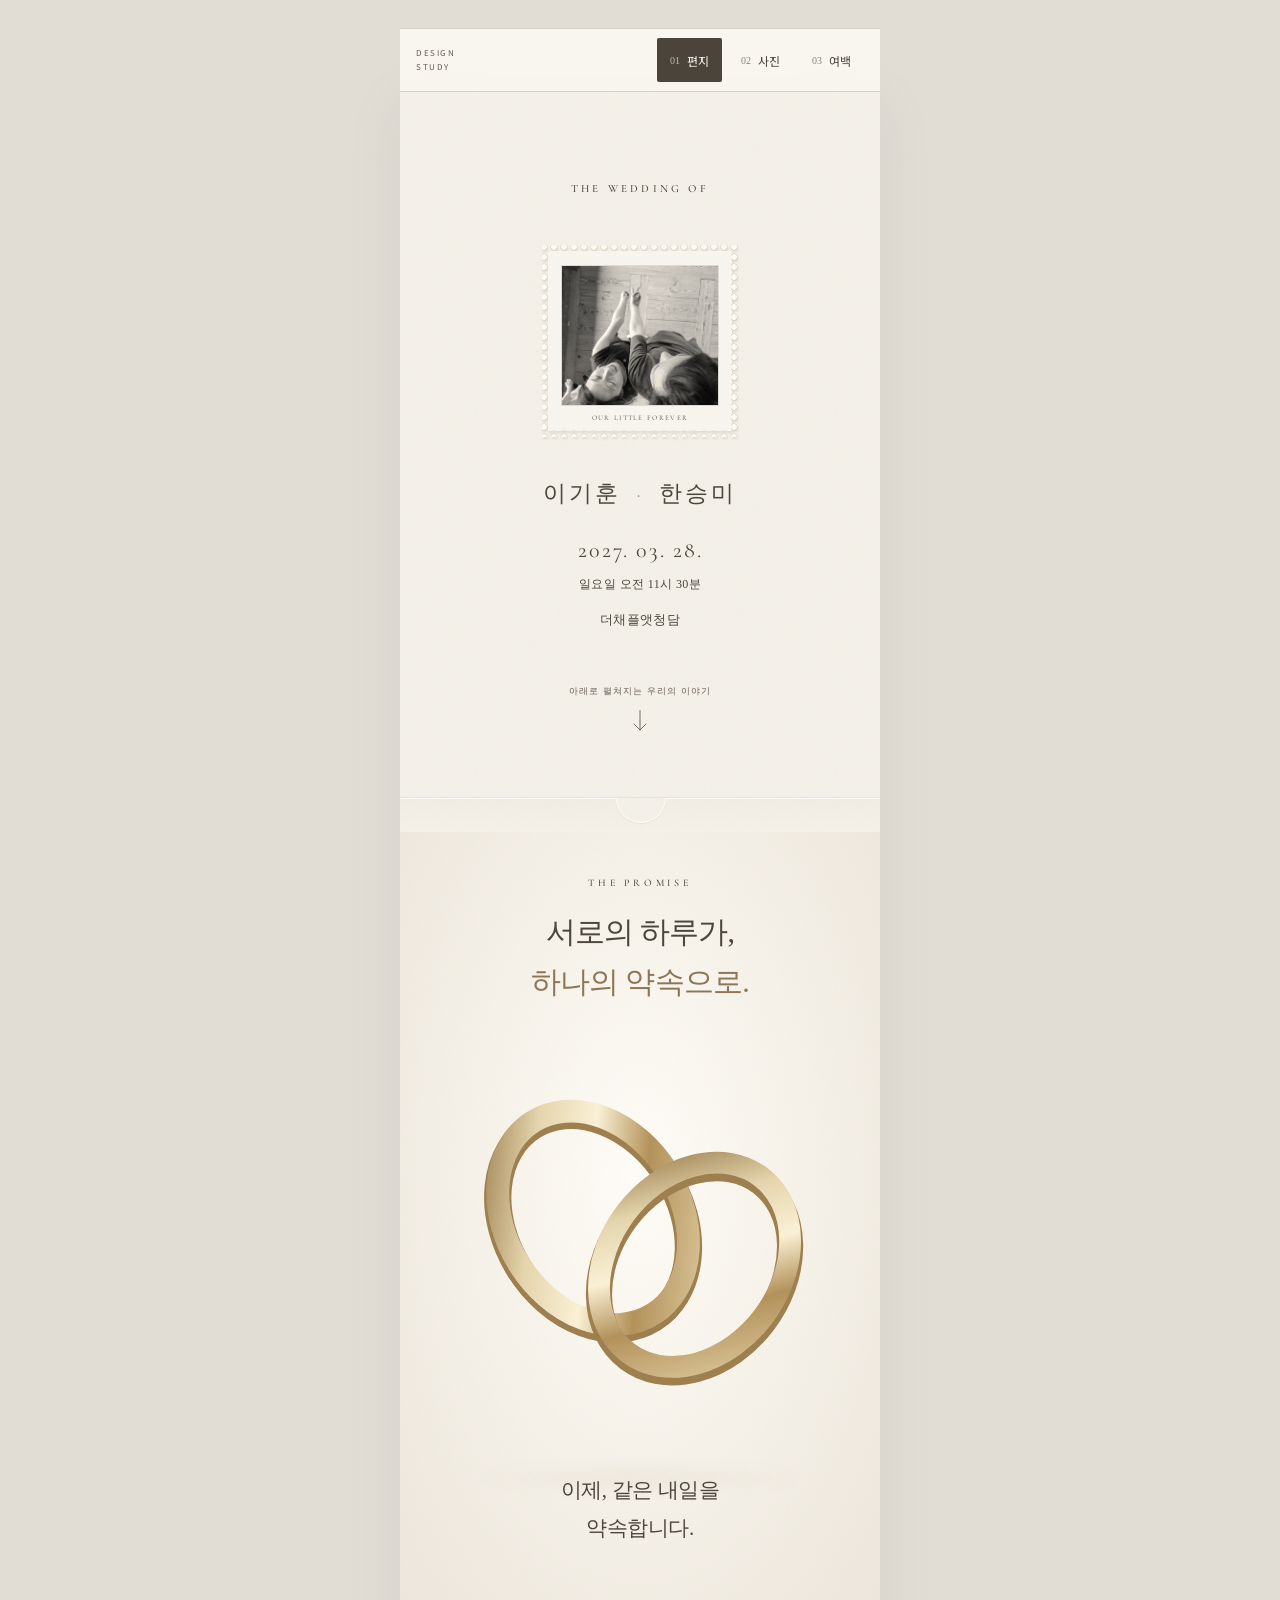
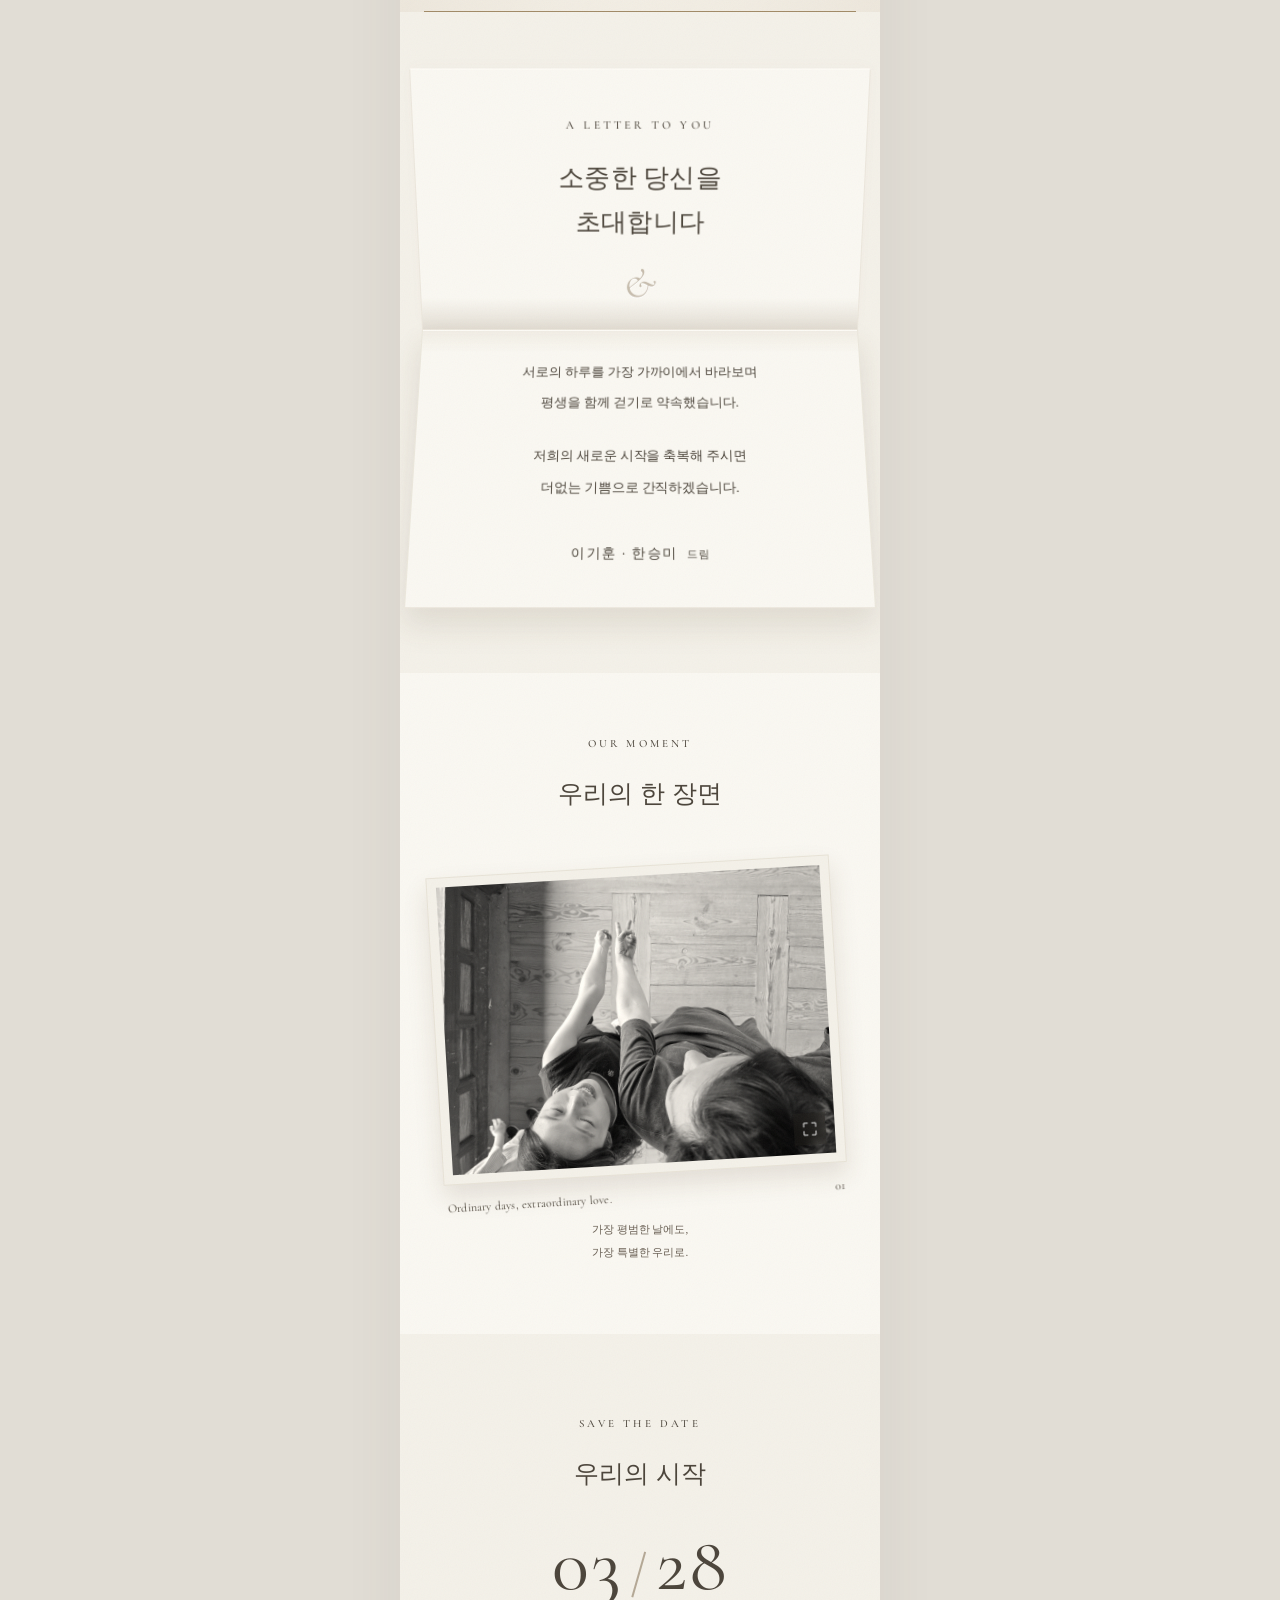
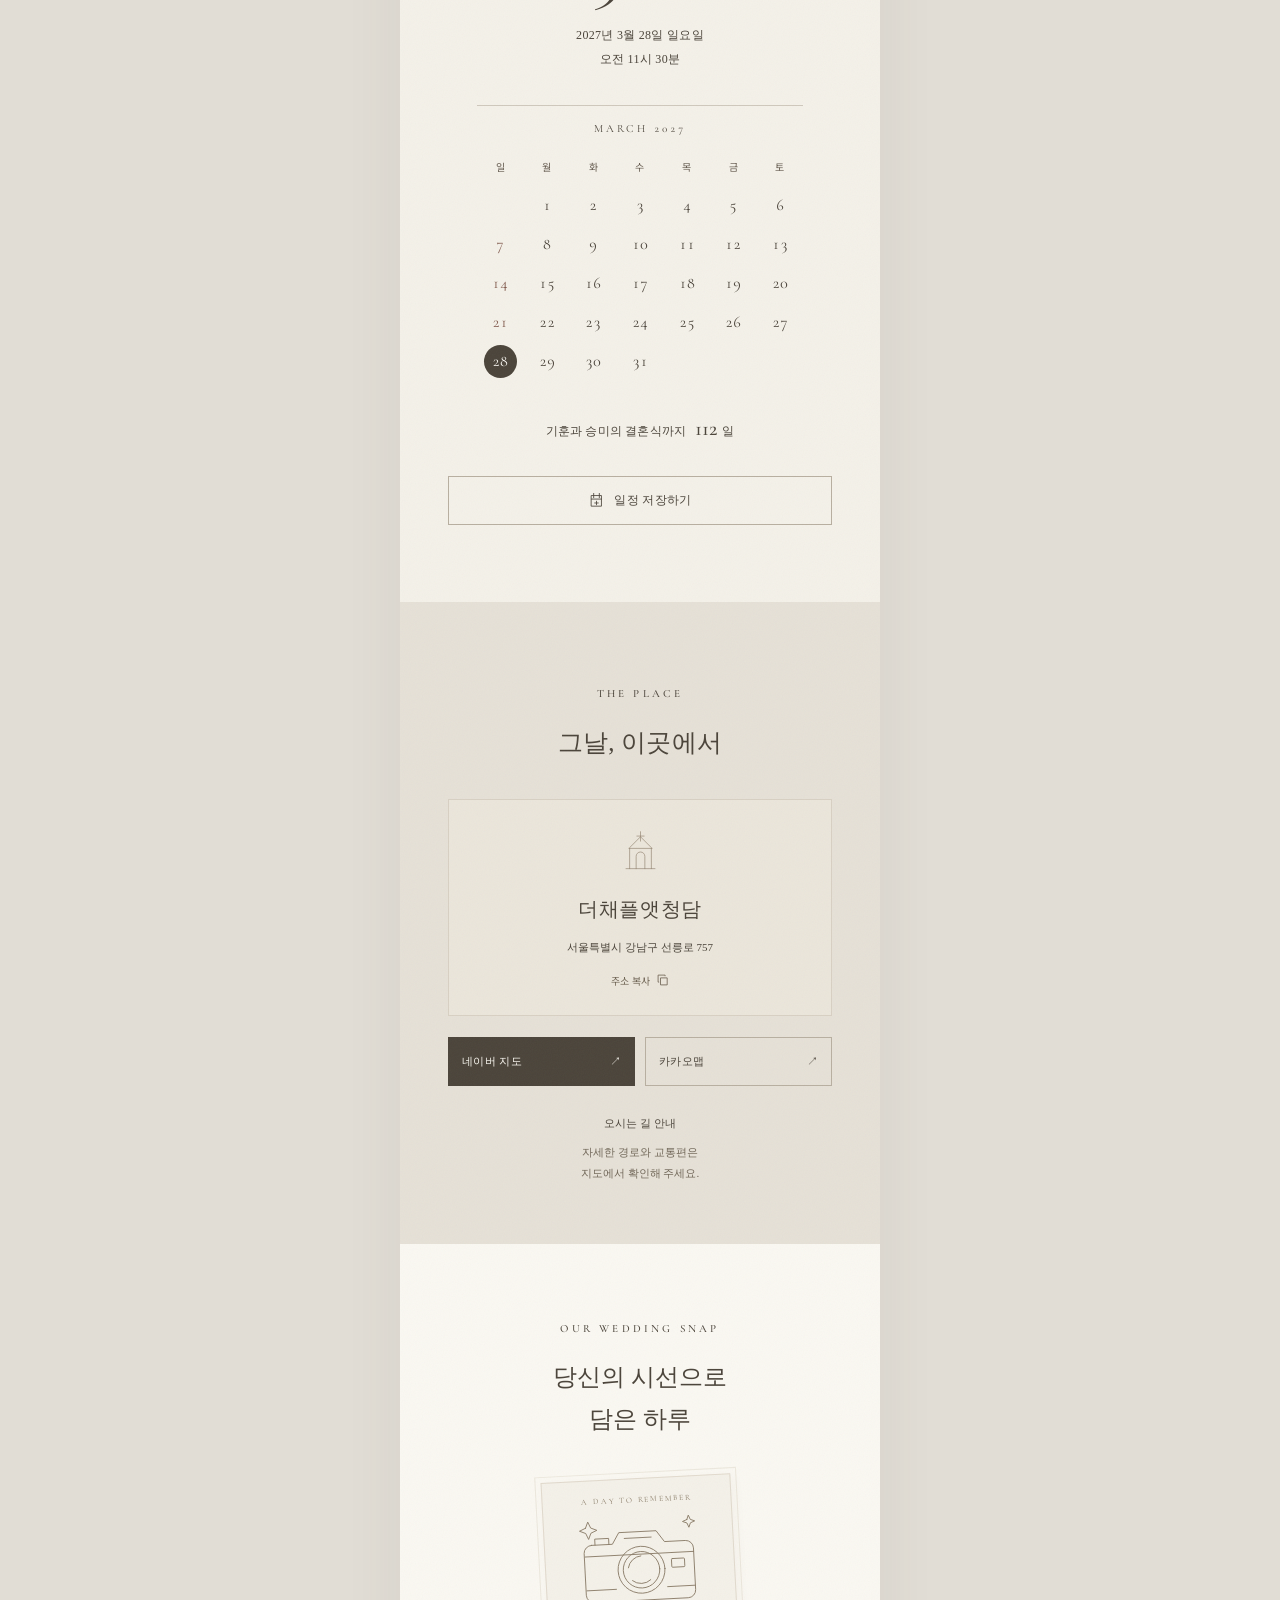
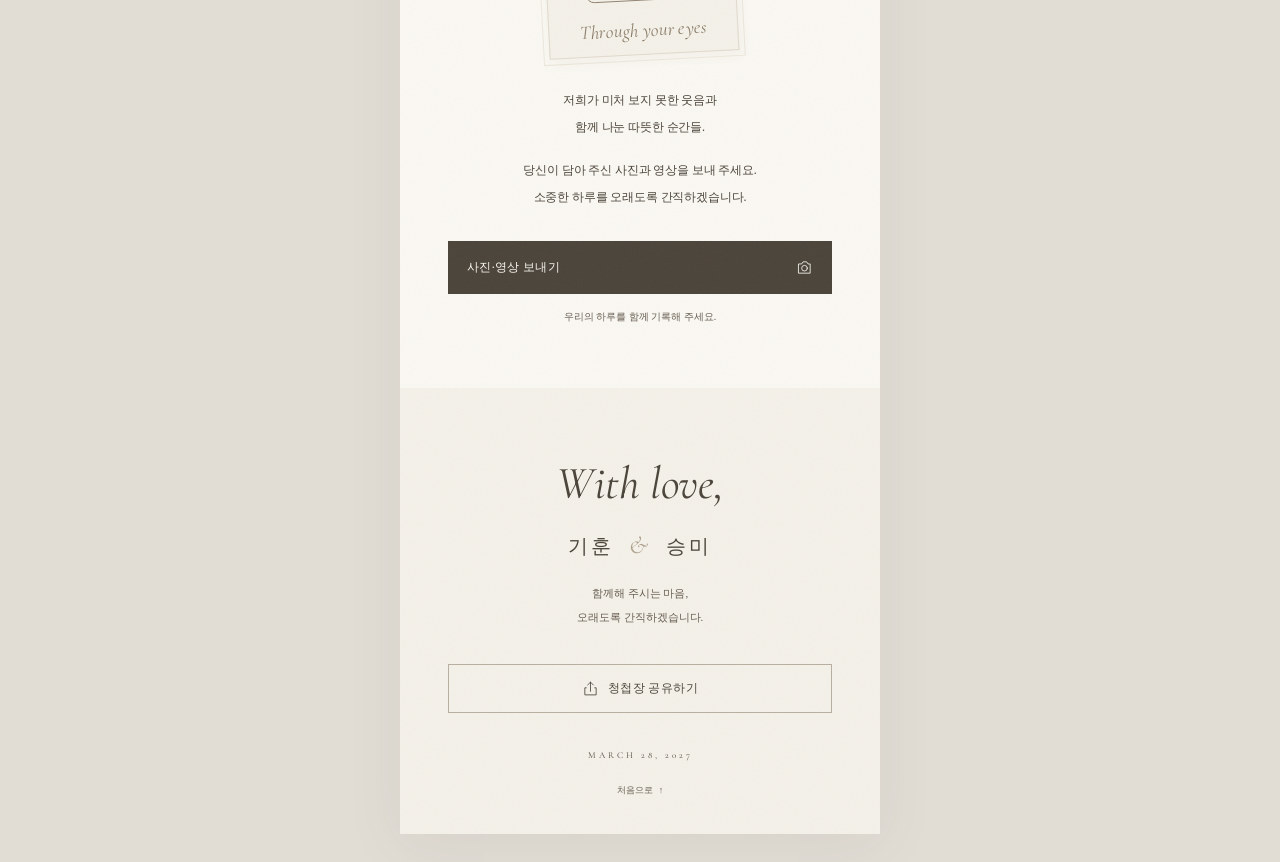
==== commit 1bf3d3cb: "Add cinematic scroll-driven wedding bands and restore text reveals" ====
--- a/rustic/index.html
+++ b/rustic/index.html
@@ -42,7 +42,7 @@
   <link rel="preconnect" href="https://fonts.googleapis.com">
   <link rel="preconnect" href="https://fonts.gstatic.com" crossorigin>
   <link href="https://fonts.googleapis.com/css2?family=Cormorant+Garamond:ital,wght@0,400;0,500;0,600;1,400;1,500&family=Noto+Sans+KR:wght@400;500&family=Noto+Serif+KR:wght@400;500;600&display=swap" rel="stylesheet">
-  <link rel="stylesheet" href="styles.css?v=6">
+  <link rel="stylesheet" href="styles.css?v=7">
 </head>
 <body>
   <a class="skip-link" href="#invitation">초대의 글로 건너뛰기</a>
@@ -74,7 +74,7 @@
         <p>일요일 오전 11시 30분</p>
         <p class="hero__venue">더채플앳청담</p>
       </div>
-      <a class="scroll-cue" href="#invitation" aria-label="아래로 스크롤하여 초대의 글 보기"><span>당신에게 전하는 초대</span><svg viewBox="0 0 24 30" aria-hidden="true"><path d="M12 1v26M4 19l8 8 8-8"/></svg></a>
+      <a class="scroll-cue" href="#promise-story" aria-label="아래로 스크롤하여 두 사람의 이야기 보기"><span>아래로 펼쳐지는 우리의 이야기</span><svg viewBox="0 0 24 30" aria-hidden="true"><path d="M12 1v26M4 19l8 8 8-8"/></svg></a>
       </div>
       <div class="sleeve-edge" aria-hidden="true"></div>
     </header>
@@ -96,6 +96,34 @@
       <span class="blind-emboss" aria-hidden="true">&amp;</span>
       <div class="emboss-bottom"><p class="hero__names">이기훈 <span>·</span> 한승미</p><div class="hero__details"><p class="hero__date">2027. 03. 28.</p><p>일요일 오전 11시 30분</p><p class="hero__venue">더채플앳청담</p></div><a class="button button--outline" href="#invitation">초대의 글 <span aria-hidden="true">↓</span></a></div>
     </header>
+
+    <section class="promise-story" id="promise-story" aria-labelledby="promise-title">
+      <div class="promise-stage">
+        <div class="promise-heading">
+          <p class="eyebrow">THE PROMISE</p>
+          <h2 id="promise-title">서로의 하루가,<br><em>하나의 약속으로.</em></h2>
+        </div>
+        <div class="promise-art" aria-hidden="true">
+          <span class="promise-ground"></span>
+          <svg class="promise-fallback" viewBox="0 0 440 420">
+            <defs>
+              <linearGradient id="band-gold" x1="0" y1="0" x2="1" y2="1"><stop stop-color="#8c6b39"/><stop offset=".27" stop-color="#e6d6ad"/><stop offset=".48" stop-color="#fbf2d6"/><stop offset=".68" stop-color="#b39158"/><stop offset="1" stop-color="#e5d3a9"/></linearGradient>
+            </defs>
+            <ellipse cx="177" cy="196" rx="80" ry="104" transform="rotate(-32 177 196)" fill="none" stroke="#9e7e4d" stroke-width="25"/>
+            <ellipse cx="177" cy="192" rx="80" ry="104" transform="rotate(-32 177 192)" fill="none" stroke="url(#band-gold)" stroke-width="21"/>
+            <ellipse cx="270" cy="240" rx="79" ry="101" transform="rotate(37 270 240)" fill="none" stroke="#9e7e4d" stroke-width="24"/>
+            <ellipse cx="270" cy="235" rx="79" ry="101" transform="rotate(37 270 235)" fill="none" stroke="url(#band-gold)" stroke-width="20"/>
+          </svg>
+          <canvas id="promise-canvas"></canvas>
+        </div>
+        <div class="promise-caption">
+          <p class="promise-caption__start">서로 다른 날들을 지나</p>
+          <p class="promise-caption__end">이제, 같은 내일을<br>약속합니다.</p>
+        </div>
+        <p class="promise-scroll" aria-hidden="true">우리의 이야기를 따라 <span>↓</span></p>
+        <div class="promise-progress" aria-hidden="true"><span></span></div>
+      </div>
+    </section>
 
     <section class="section invitation-section" id="invitation" aria-labelledby="invitation-title">
       <div class="paper-fold">
@@ -224,9 +252,10 @@
     </form>
   </dialog>
   <div class="toast" id="toast" role="status" aria-live="polite"></div>
-  <script src="script.js?v=6"></script>
-  <script src="config.js?v=6"></script>
-  <script src="guest-upload.js?v=6"></script>
-  <script src="interactions.js?v=6"></script>
+  <script src="script.js?v=7"></script>
+  <script src="config.js?v=7"></script>
+  <script src="guest-upload.js?v=7"></script>
+  <script src="rings.js?v=7"></script>
+  <script src="interactions.js?v=7"></script>
 </body>
 </html>
--- a/rustic/styles.css
+++ b/rustic/styles.css
@@ -63,6 +63,48 @@
 .photo-dialog>img{transition:filter .5s ease}
 .photo-dialog__color[aria-pressed="true"]{background:#f4f1e9;color:#4b443a;border-color:#f4f1e9}
 
+/* A pair of sculptural bands follows the reader's own scroll. */
+.promise-story{display:none}
+[data-design=letter] .invitation-page{overflow:clip}
+[data-design=letter] .promise-story{display:block;position:relative;background:radial-gradient(ellipse at 50% 44%,#fffdf7 0%,#f5f1e8 54%,#ede7dc 100%)}
+.promise-stage{height:650px;height:min(780px,calc(100svh - 64px));min-height:430px;position:relative;isolation:isolate;overflow:hidden;text-align:center}
+.promise-story.is-animated{height:240svh;min-height:1100px}
+.promise-story.is-animated .promise-stage{position:sticky;top:64px}
+.promise-heading{position:absolute;top:43px;left:20px;right:20px;z-index:2;transform:translateY(var(--story-heading-y,0px));opacity:var(--story-heading-opacity,1)}
+.promise-heading .eyebrow{font-size:10px;letter-spacing:3.8px}
+.promise-heading h2{font-size:30px;font-weight:400;line-height:1.65;letter-spacing:-.8px;margin-top:15px}
+.promise-heading h2 em{font-style:normal;color:#8c7555}
+.promise-art{position:absolute;inset:135px 0 104px;min-height:210px;pointer-events:none}
+.promise-art canvas,.promise-fallback{position:absolute;inset:0;width:100%;height:100%;display:block}
+.promise-art canvas{opacity:0}
+.promise-story.is-rendered .promise-art canvas{opacity:1}
+.promise-story.is-rendered .promise-fallback{display:none}
+.promise-fallback{stroke:none}
+.promise-ground{position:absolute;left:12%;right:12%;bottom:3%;height:28px;border-radius:50%;background:radial-gradient(ellipse,#7b603b2c,transparent 68%);filter:blur(8px);transform:scaleX(var(--story-shadow,1));opacity:.5}
+.promise-caption{position:absolute;left:20px;right:20px;bottom:64px;z-index:2;font-size:21px;line-height:1.8;letter-spacing:-.4px}
+.promise-caption__start{position:absolute;inset:auto 0 0;font-size:13px;letter-spacing:.6px;opacity:0;transform:translateY(var(--story-start-y,0px))}
+.promise-caption__end{opacity:1;transform:translateY(var(--story-end-y,0px))}
+.promise-story.is-animated .promise-caption__start{opacity:var(--story-start-opacity,1)}
+.promise-story.is-animated .promise-caption__end{opacity:var(--story-end-opacity,0)}
+.promise-scroll{display:none;position:absolute;bottom:22px;left:0;right:0;font-size:9px;letter-spacing:1.5px;color:var(--muted);opacity:var(--story-hint-opacity,1)}
+.promise-scroll span{font-size:17px;margin-left:9px}
+.promise-story.is-animated .promise-scroll{display:block}
+.promise-progress{position:absolute;bottom:0;left:24px;right:24px;height:1px;background:#bbab9226}
+.promise-progress span{display:block;height:100%;background:#a18a66;transform-origin:left;transform:scaleX(var(--story-progress,1))}
+
+/* Copy arrives line by line, while names, date and controls remain available. */
+.reveal-line{display:block}
+.reveal-line__ink{display:inline-block}
+[data-design=letter] .text-reveal.is-reveal-ready .reveal-line__ink{transition:opacity .8s ease,transform .8s cubic-bezier(.16,1,.3,1),filter .8s ease;transition-delay:var(--line-delay,0ms)}
+[data-design=letter] .text-reveal.is-reveal-ready:not(.is-revealed) .reveal-line__ink{opacity:0;transform:translateY(24px);filter:blur(3px)}
+[data-design=letter] .text-reveal.is-revealed .reveal-line__ink{opacity:1;transform:none;filter:blur(0)}
+[data-design=letter] .soft-reveal.is-reveal-ready{transition:opacity .7s ease,transform .7s cubic-bezier(.16,1,.3,1)}
+[data-design=letter] .soft-reveal.is-reveal-ready:not(.is-revealed){opacity:0;transform:translateY(18px)}
+@media(max-width:359px){.promise-heading h2{font-size:27px}.promise-heading{top:34px}.promise-caption{font-size:19px}.promise-art{top:124px}}
+@media(max-height:650px){.promise-heading{top:23px}.promise-heading h2{font-size:24px;line-height:1.5;margin-top:9px}.promise-art{top:103px;bottom:88px}.promise-caption{font-size:17px;bottom:51px}.promise-caption__start{font-size:11px}}
+@media(prefers-reduced-motion:reduce){.promise-story.is-animated{height:auto;min-height:0}.promise-story.is-animated .promise-stage{position:relative;top:auto}.promise-heading,.promise-caption__end{opacity:1!important;transform:none!important}.promise-caption__start,.promise-scroll{display:none!important}.promise-progress span{transform:scaleX(1)!important}.text-reveal .reveal-line__ink,.soft-reveal{opacity:1!important;transform:none!important;filter:none!important}}
+@media print{.promise-story{display:none!important}.text-reveal .reveal-line__ink,.soft-reveal{opacity:1!important;transform:none!important;filter:none!important}}
+
 /* A small paper keepsake for photographs from our guests. */
 .guest-photo-section{background:var(--paper-light);padding-top:76px;padding-bottom:62px}
 .guest-photo-section h2{font-size:24px;line-height:1.75;letter-spacing:.1px}
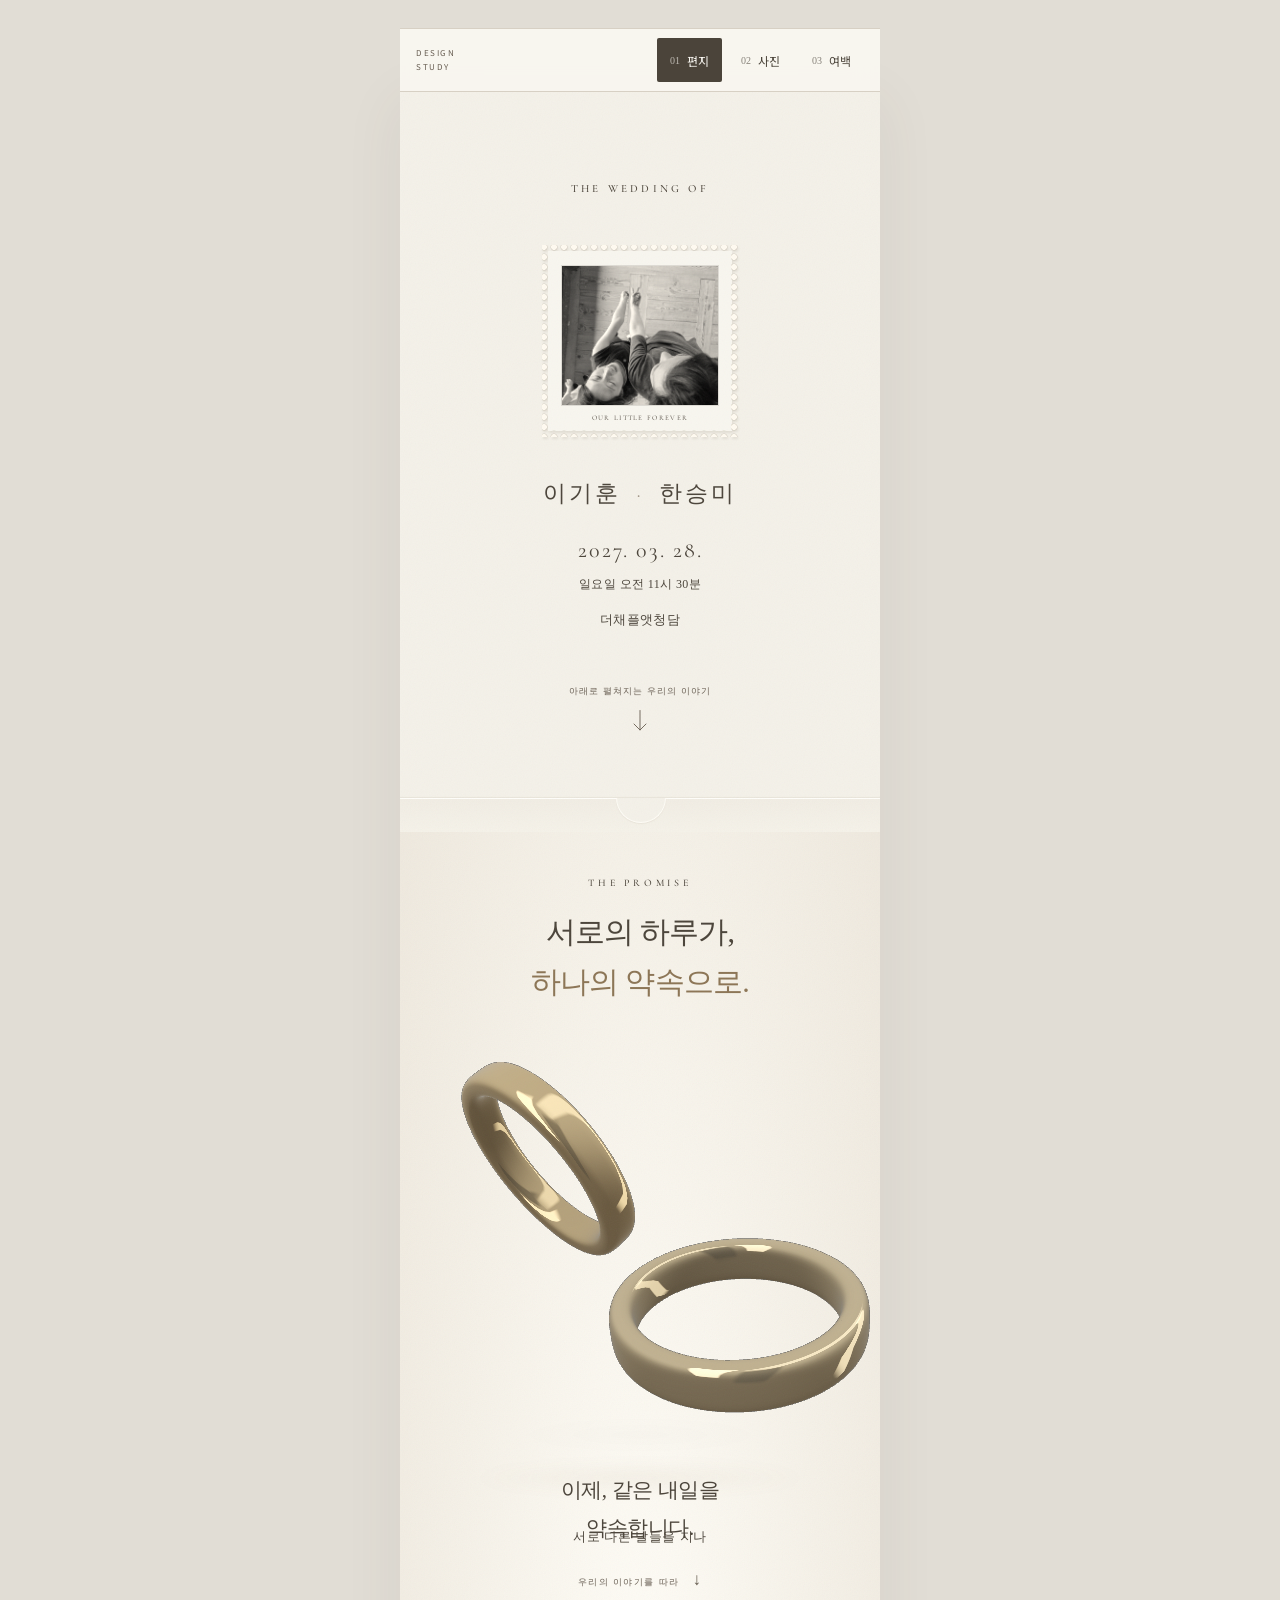
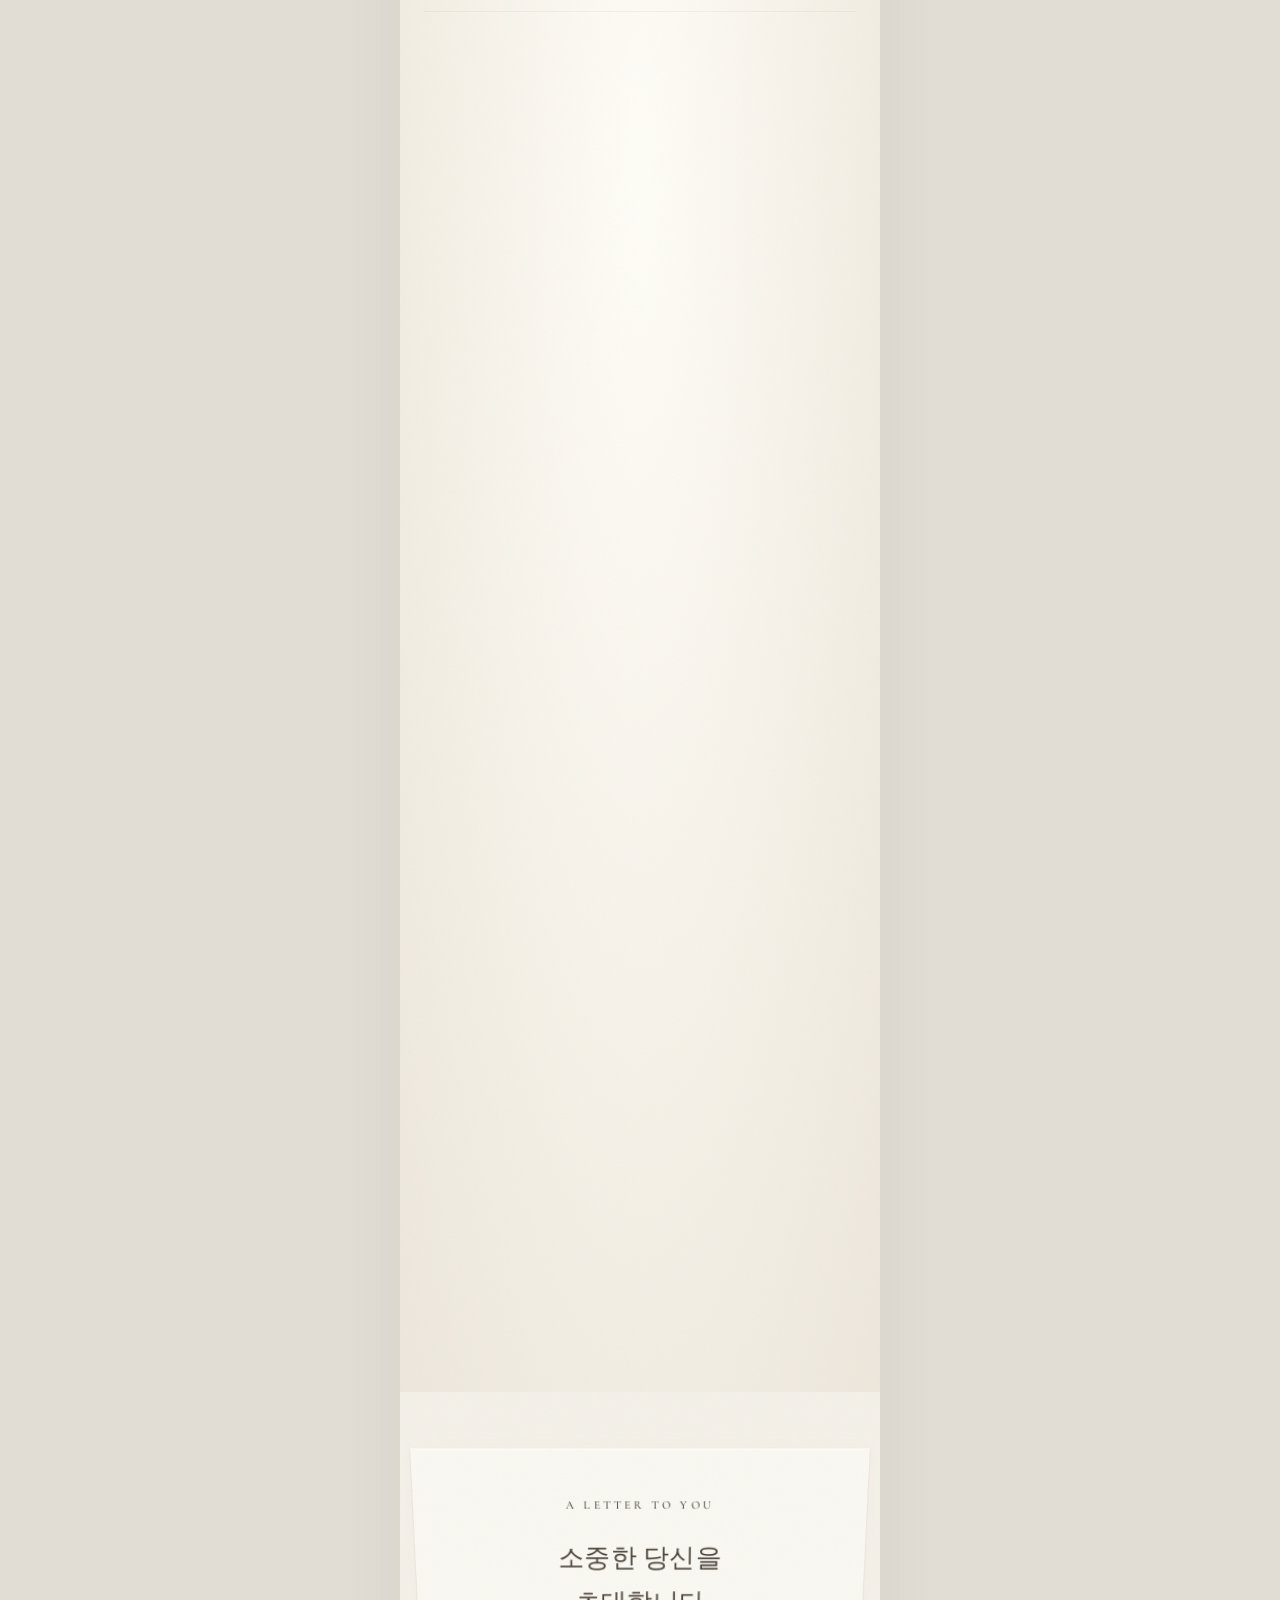
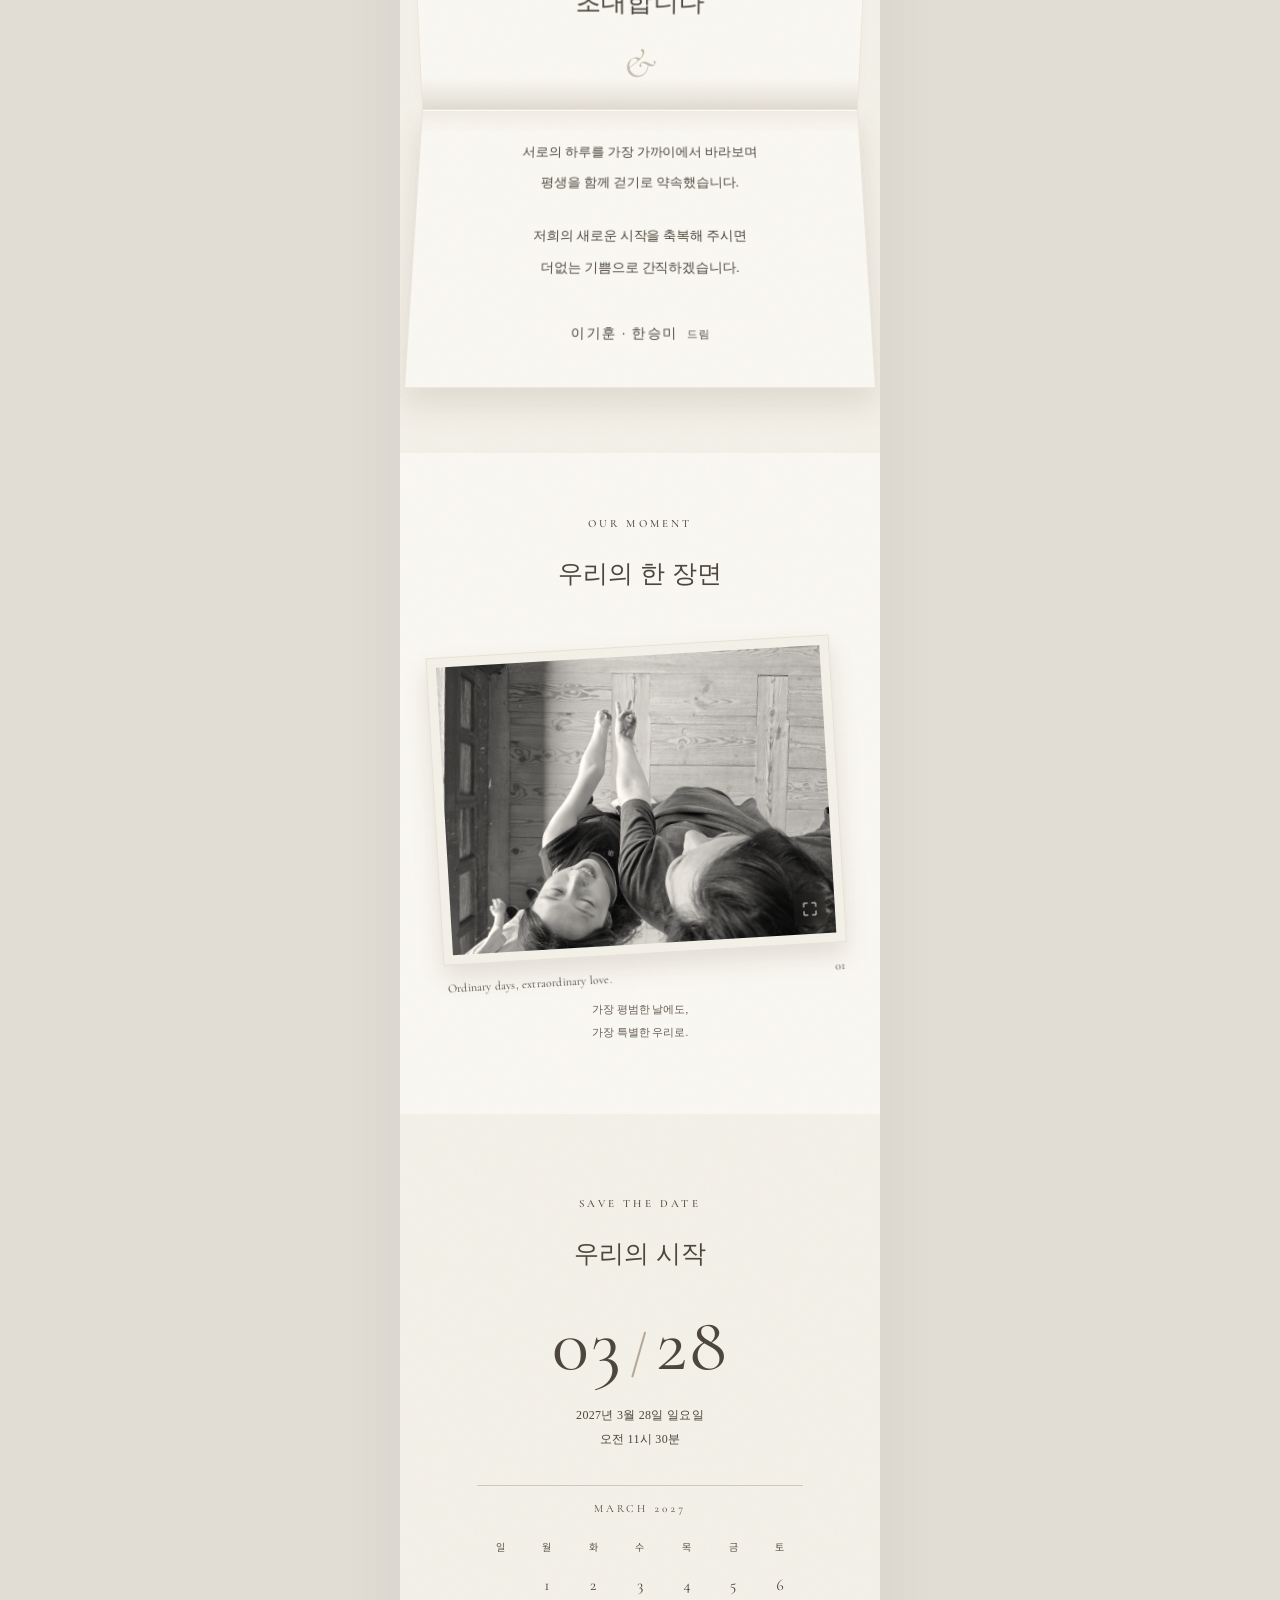
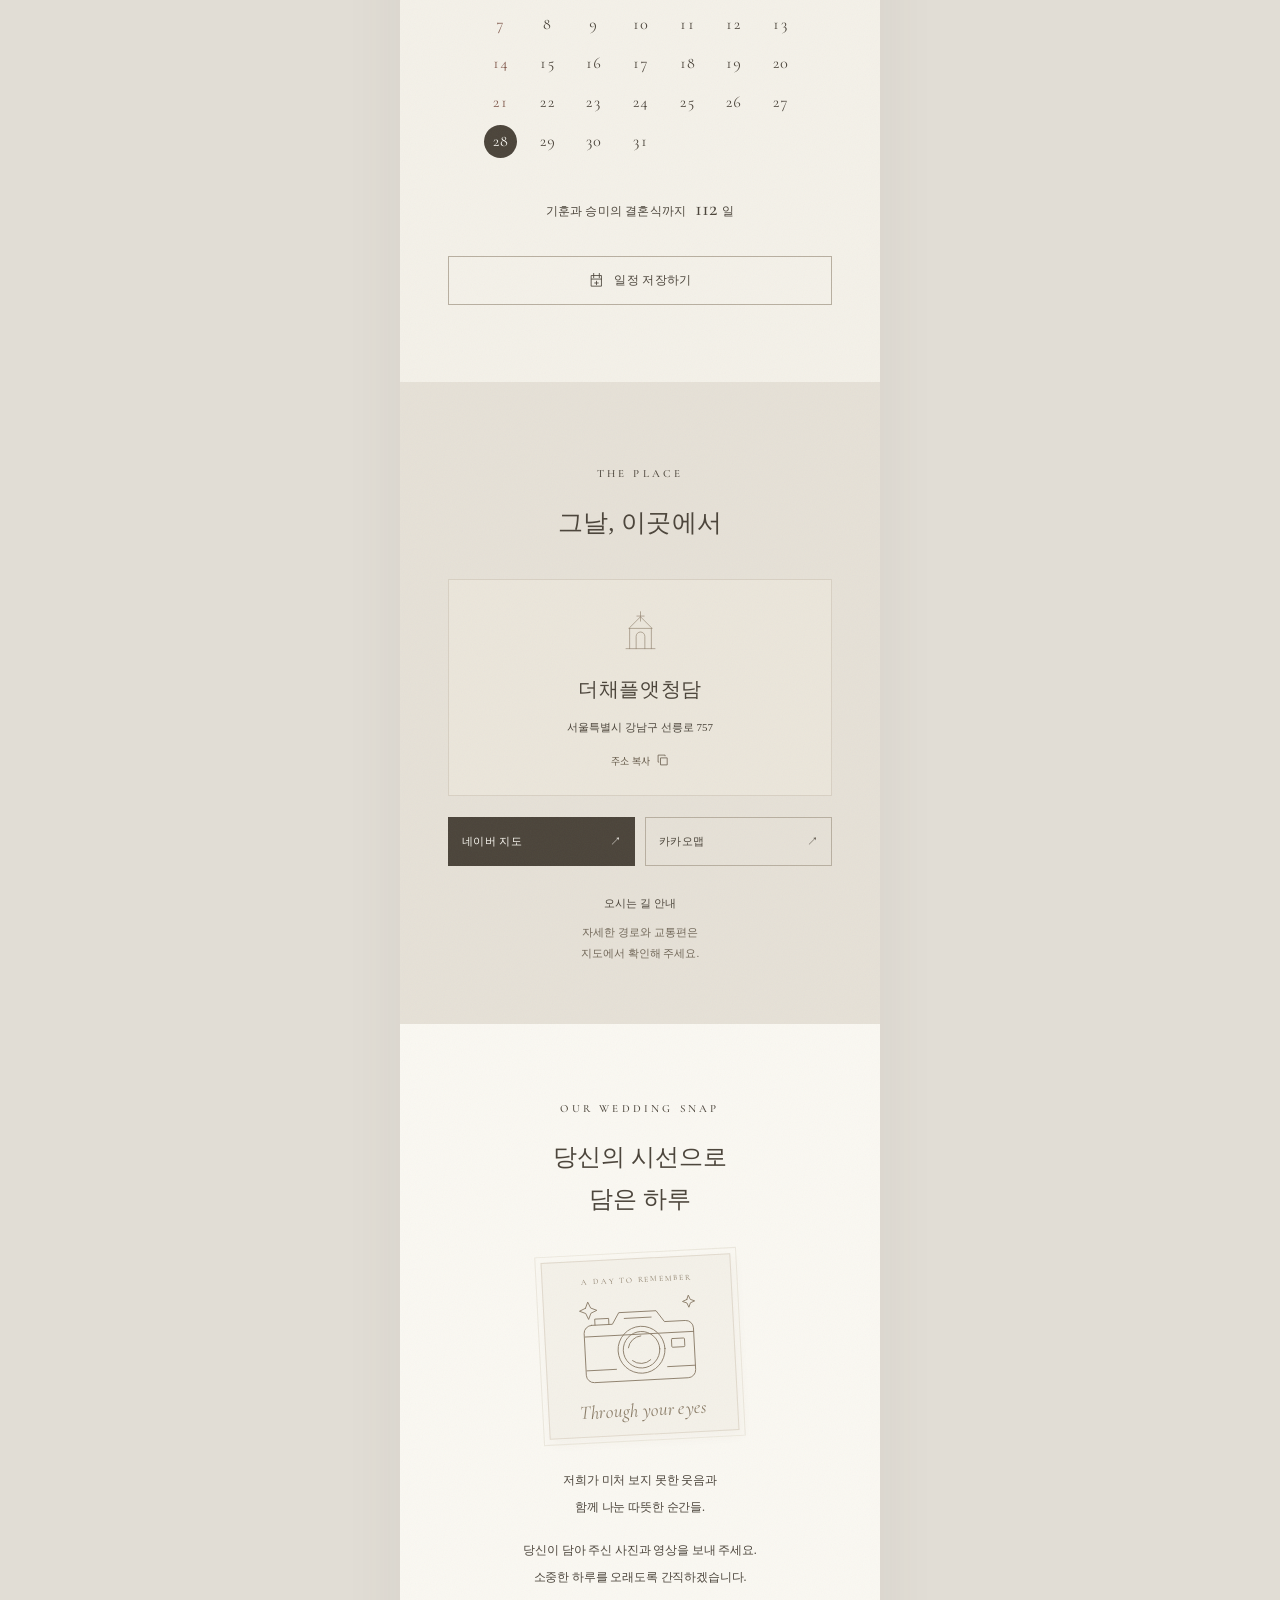
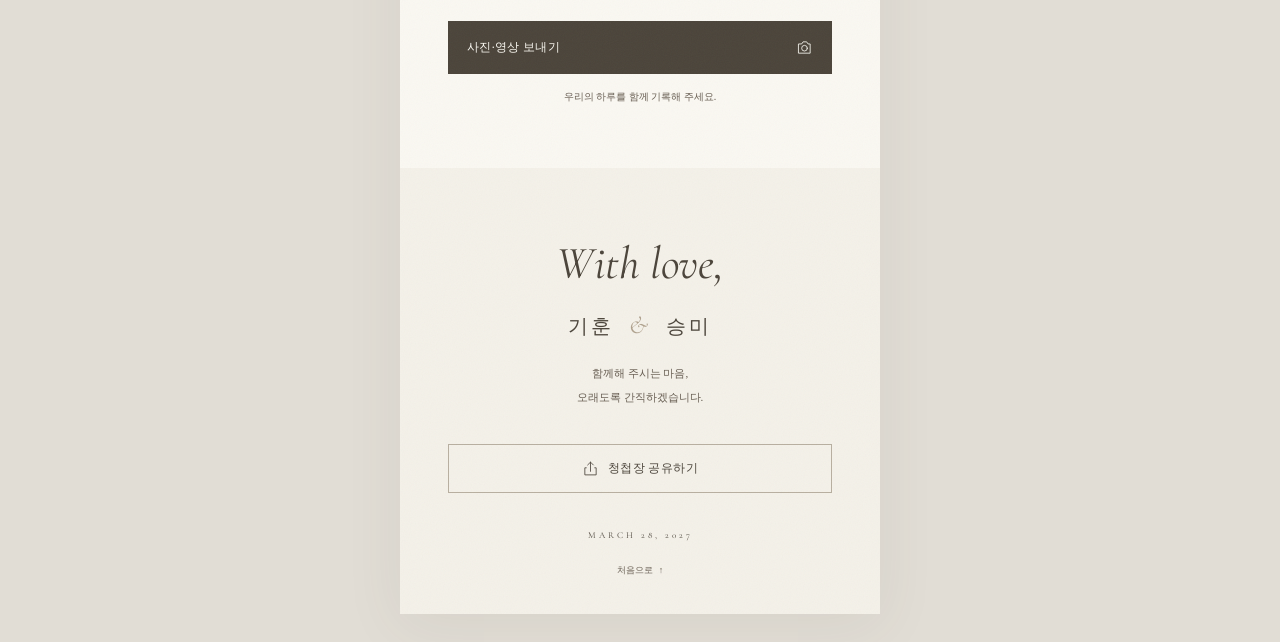
==== commit 9e5349f3: "Keep the 3D scroll scene moving across browser renderers" ====
--- a/rustic/index.html
+++ b/rustic/index.html
@@ -42,7 +42,7 @@
   <link rel="preconnect" href="https://fonts.googleapis.com">
   <link rel="preconnect" href="https://fonts.gstatic.com" crossorigin>
   <link href="https://fonts.googleapis.com/css2?family=Cormorant+Garamond:ital,wght@0,400;0,500;0,600;1,400;1,500&family=Noto+Sans+KR:wght@400;500&family=Noto+Serif+KR:wght@400;500;600&display=swap" rel="stylesheet">
-  <link rel="stylesheet" href="styles.css?v=7">
+  <link rel="stylesheet" href="styles.css?v=8">
 </head>
 <body>
   <a class="skip-link" href="#invitation">초대의 글로 건너뛰기</a>
@@ -115,6 +115,7 @@
             <ellipse cx="270" cy="235" rx="79" ry="101" transform="rotate(37 270 235)" fill="none" stroke="url(#band-gold)" stroke-width="20"/>
           </svg>
           <canvas id="promise-canvas"></canvas>
+          <canvas id="promise-software"></canvas>
         </div>
         <div class="promise-caption">
           <p class="promise-caption__start">서로 다른 날들을 지나</p>
@@ -252,10 +253,11 @@
     </form>
   </dialog>
   <div class="toast" id="toast" role="status" aria-live="polite"></div>
-  <script src="script.js?v=7"></script>
-  <script src="config.js?v=7"></script>
-  <script src="guest-upload.js?v=7"></script>
-  <script src="rings.js?v=7"></script>
-  <script src="interactions.js?v=7"></script>
+  <script src="script.js?v=8"></script>
+  <script src="config.js?v=8"></script>
+  <script src="guest-upload.js?v=8"></script>
+  <script src="rings.js?v=8"></script>
+  <script src="rings-fallback.js?v=8"></script>
+  <script src="interactions.js?v=8"></script>
 </body>
 </html>
--- a/rustic/styles.css
+++ b/rustic/styles.css
@@ -77,7 +77,7 @@
 .promise-art{position:absolute;inset:135px 0 104px;min-height:210px;pointer-events:none}
 .promise-art canvas,.promise-fallback{position:absolute;inset:0;width:100%;height:100%;display:block}
 .promise-art canvas{opacity:0}
-.promise-story.is-rendered .promise-art canvas{opacity:1}
+.promise-story.is-rendered[data-renderer=webgl] #promise-canvas,.promise-story.is-rendered[data-renderer=canvas] #promise-software{opacity:1}
 .promise-story.is-rendered .promise-fallback{display:none}
 .promise-fallback{stroke:none}
 .promise-ground{position:absolute;left:12%;right:12%;bottom:3%;height:28px;border-radius:50%;background:radial-gradient(ellipse,#7b603b2c,transparent 68%);filter:blur(8px);transform:scaleX(var(--story-shadow,1));opacity:.5}
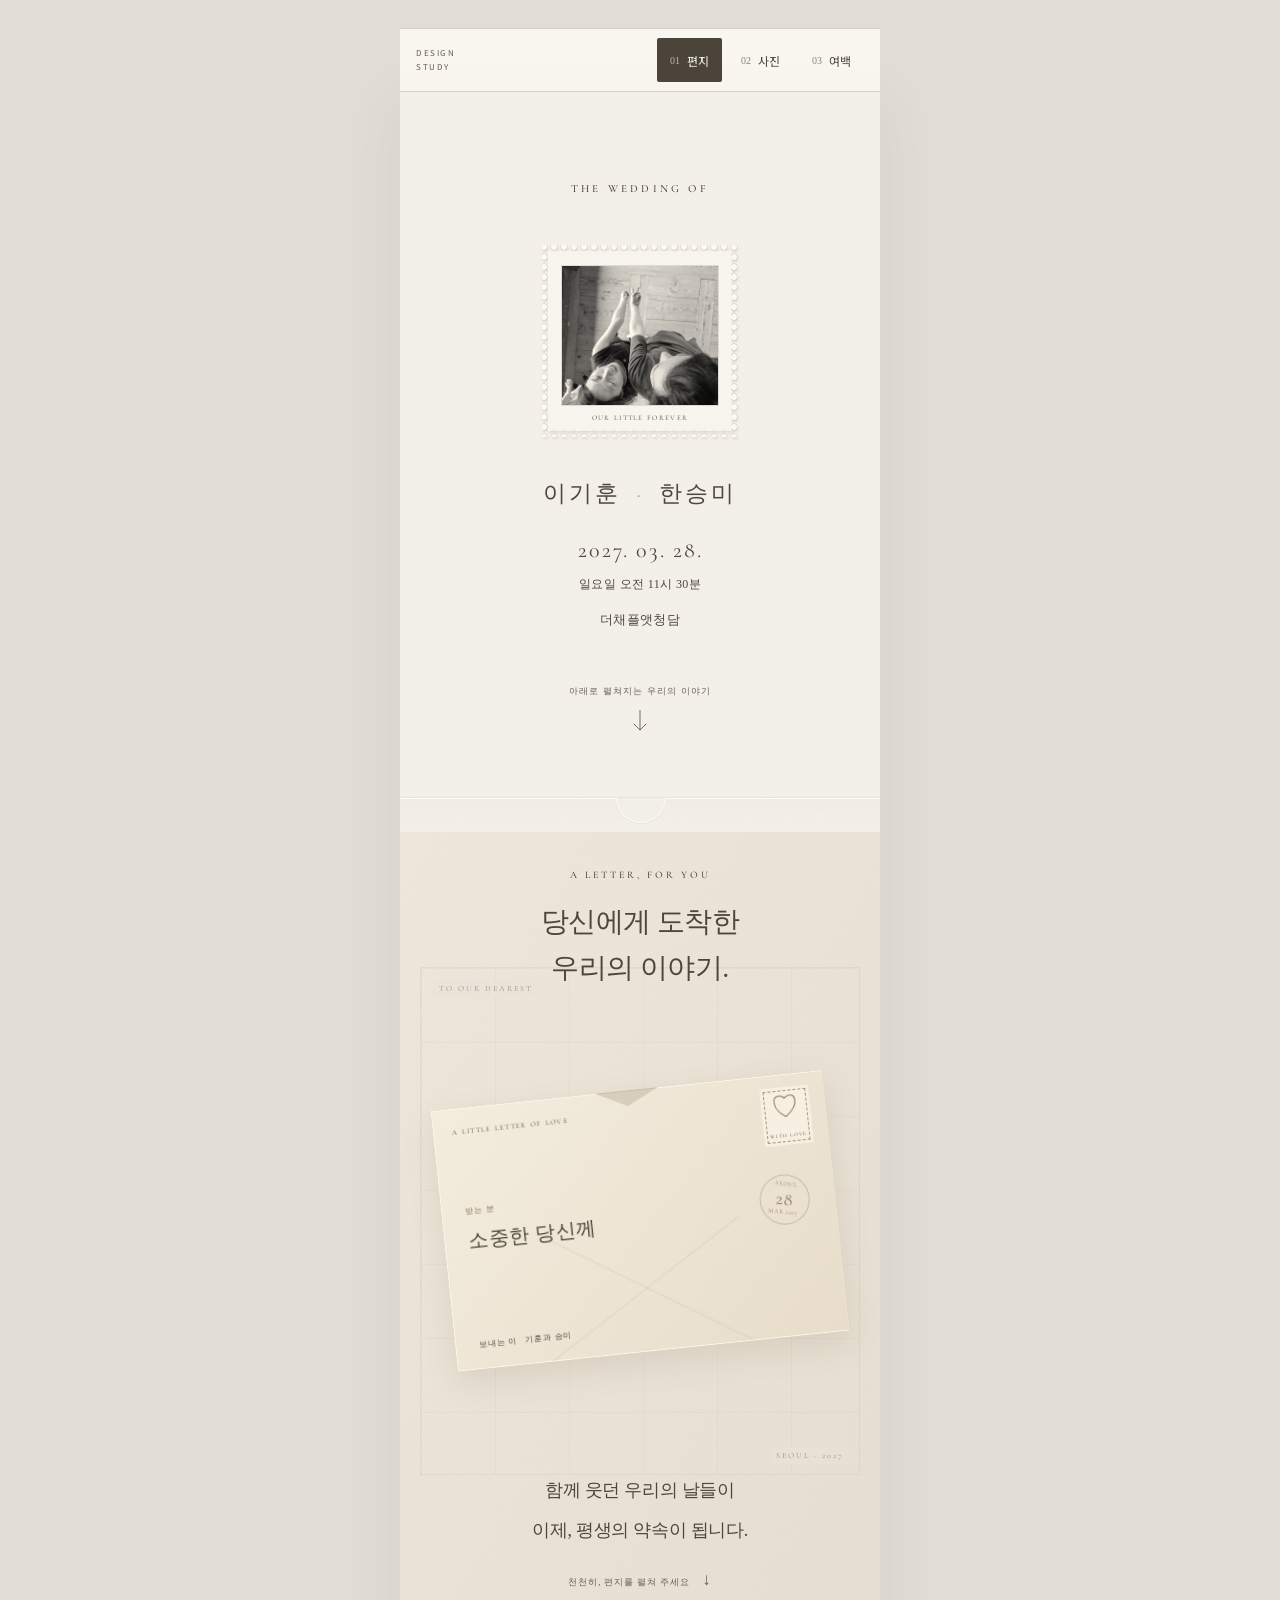
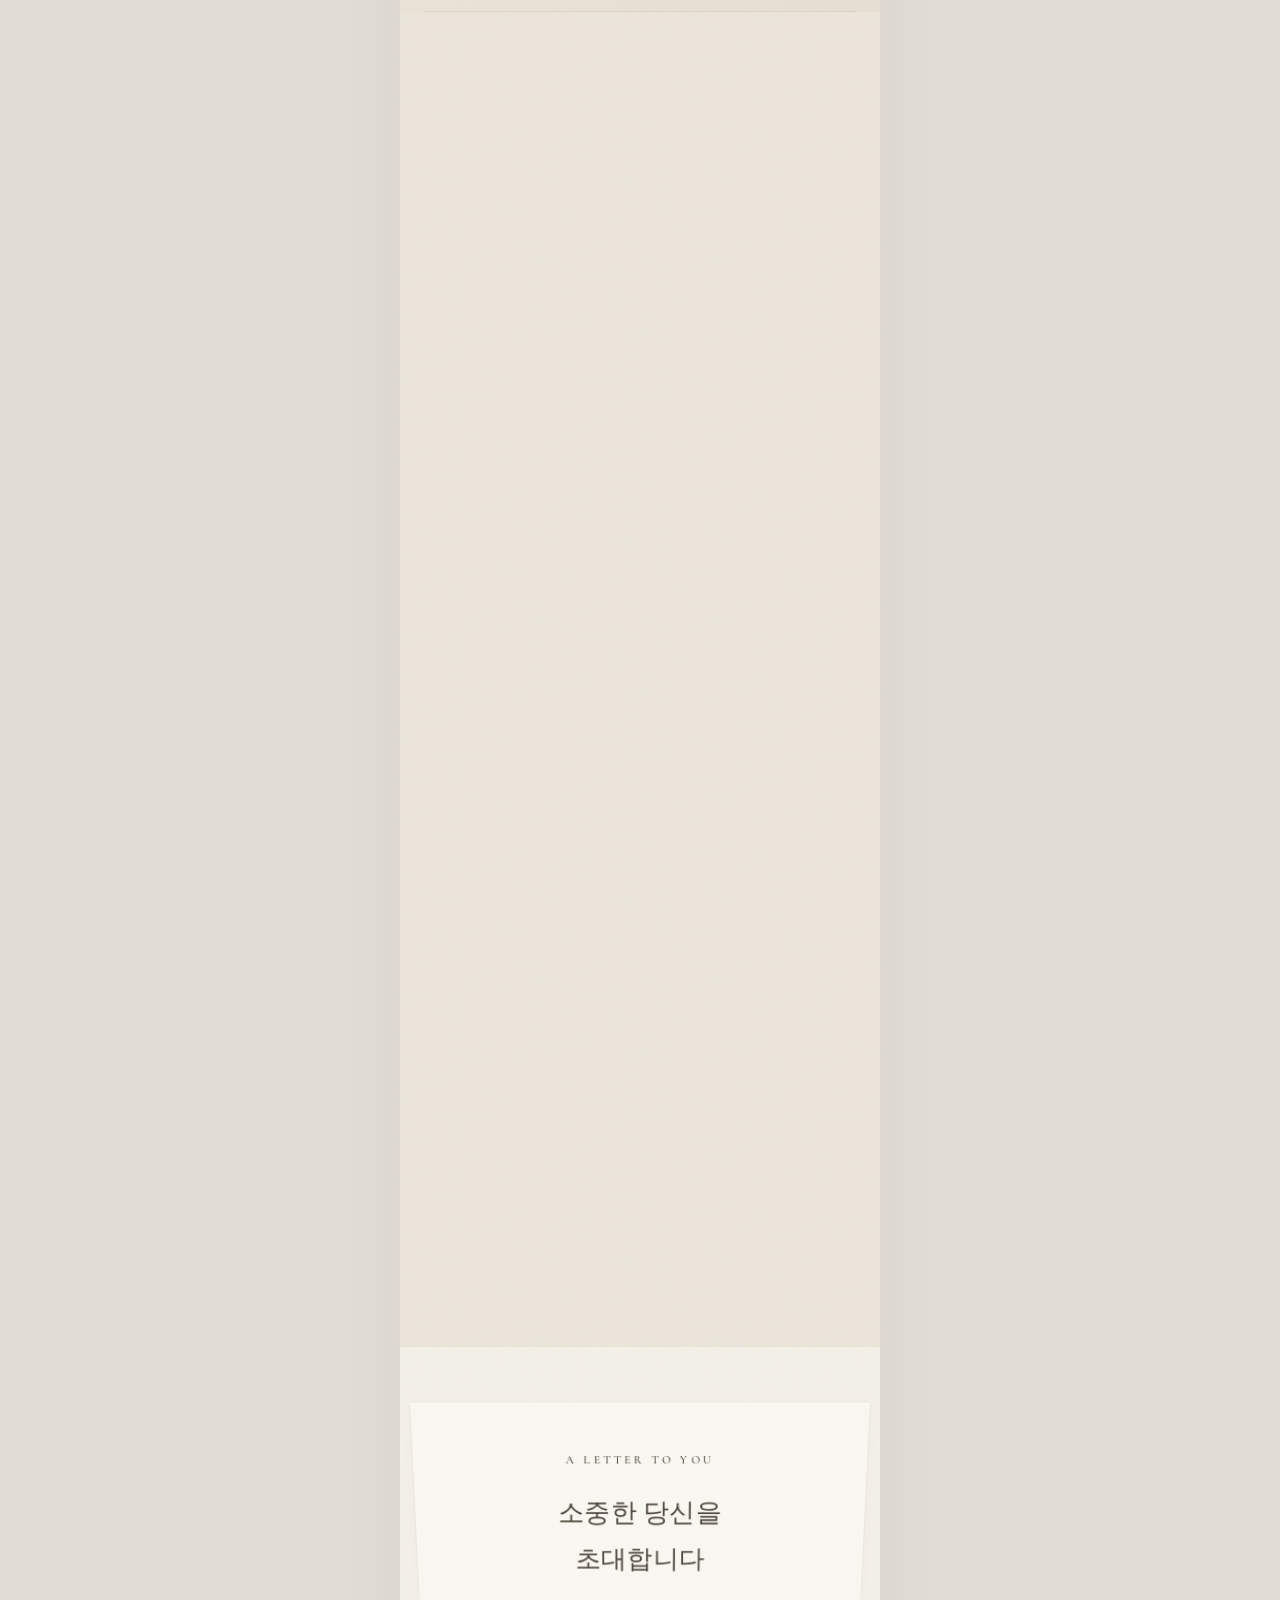
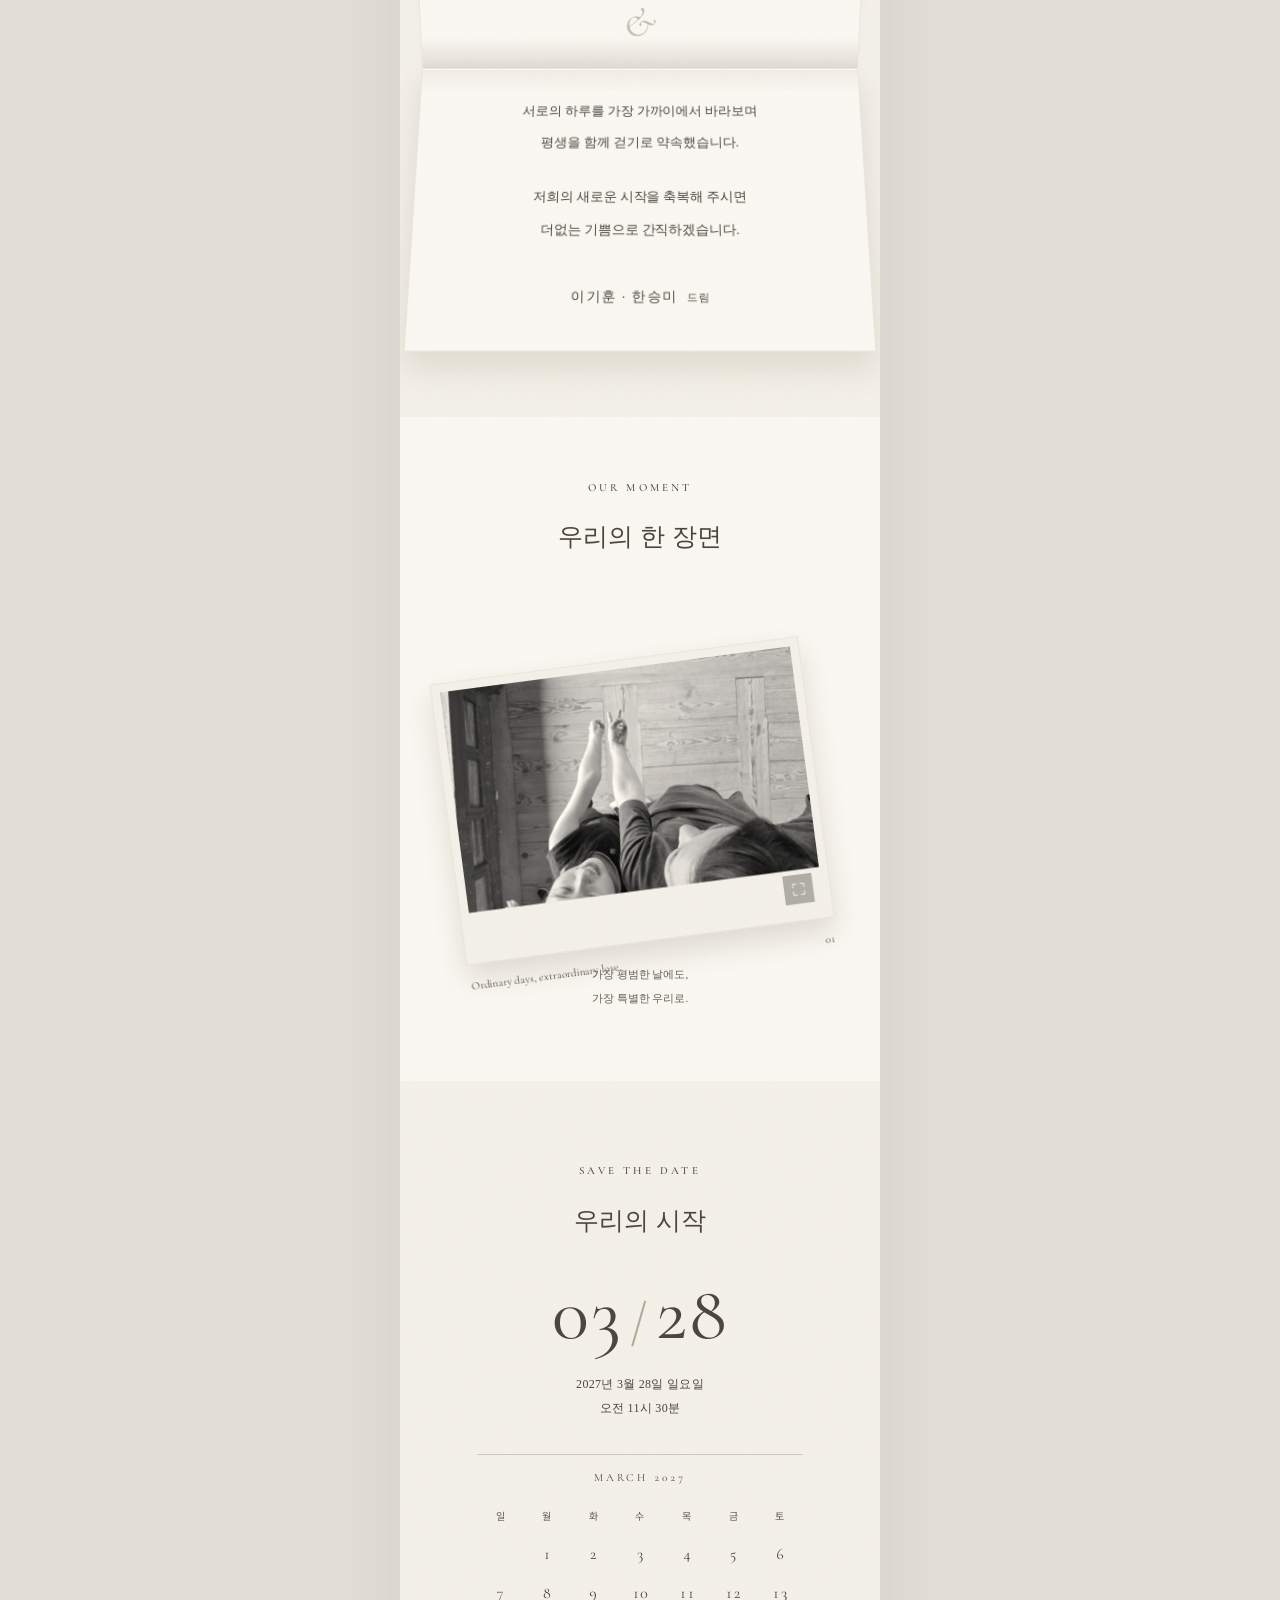
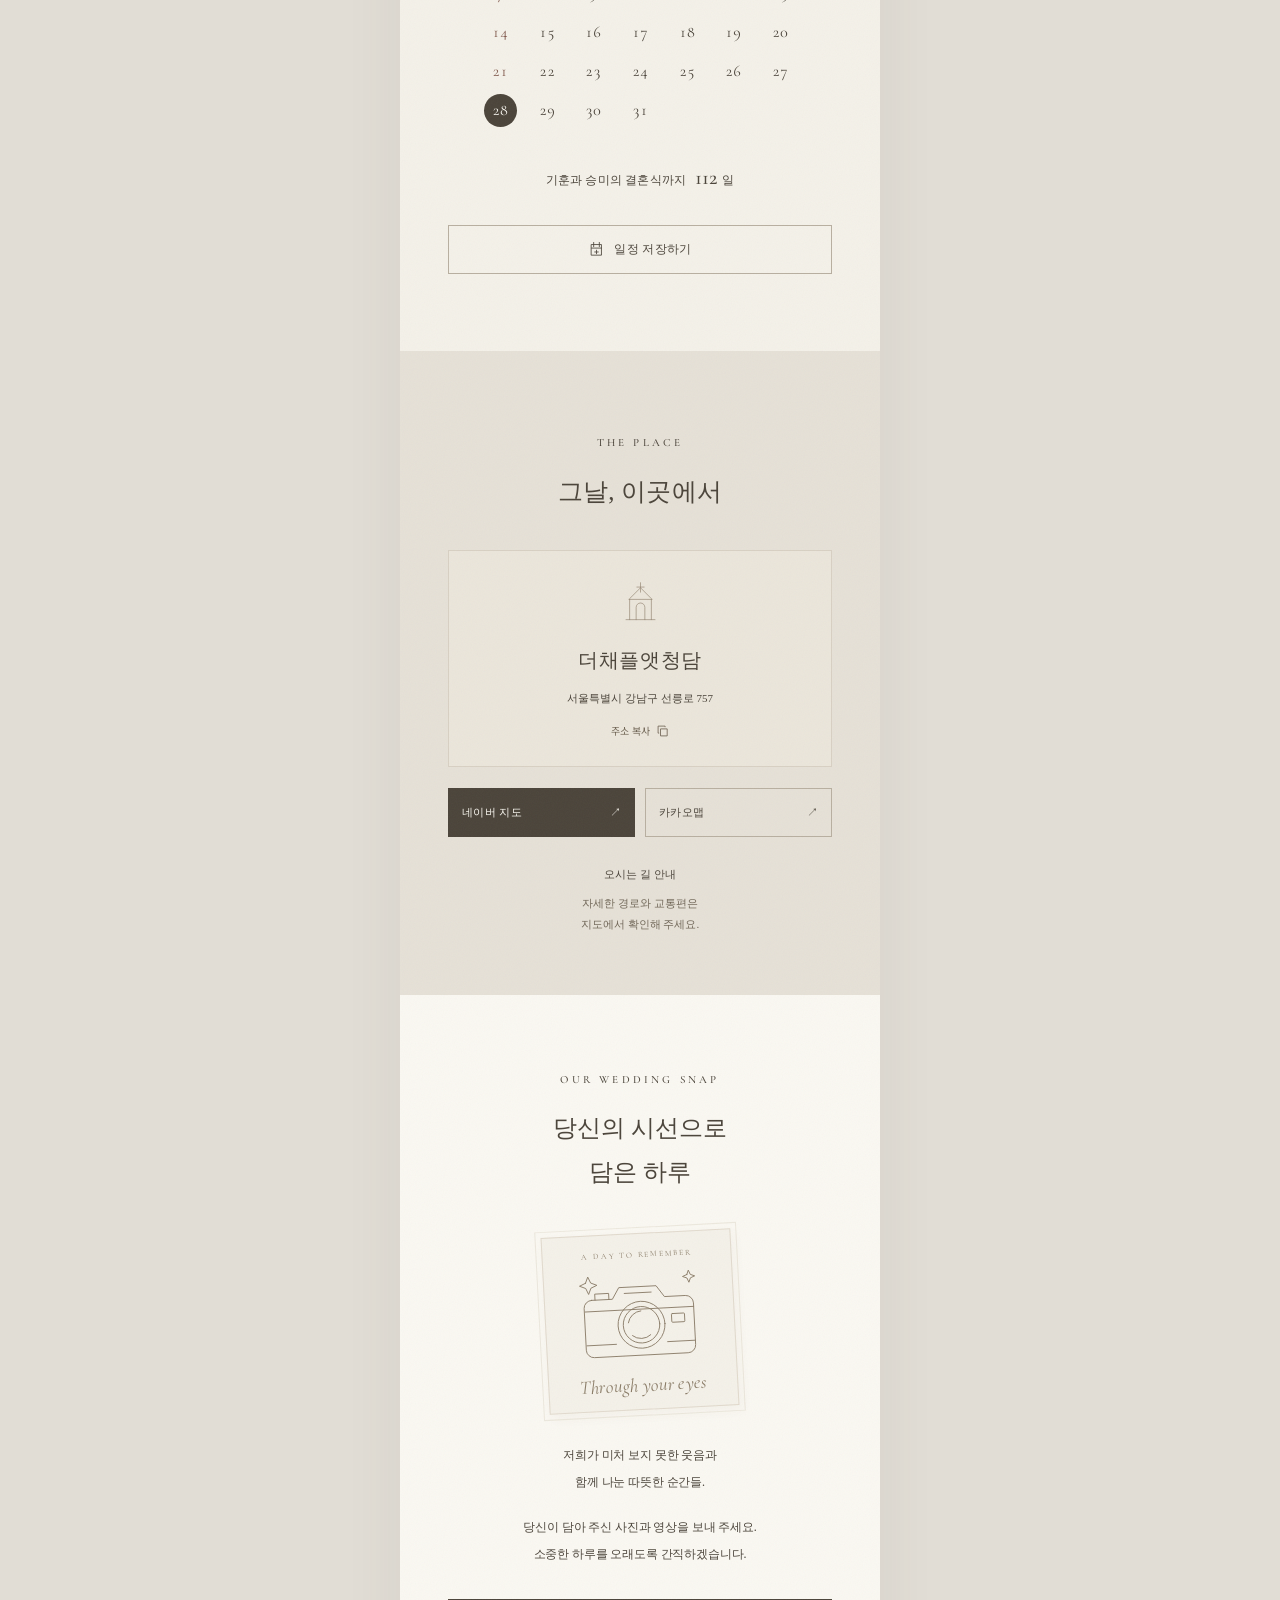
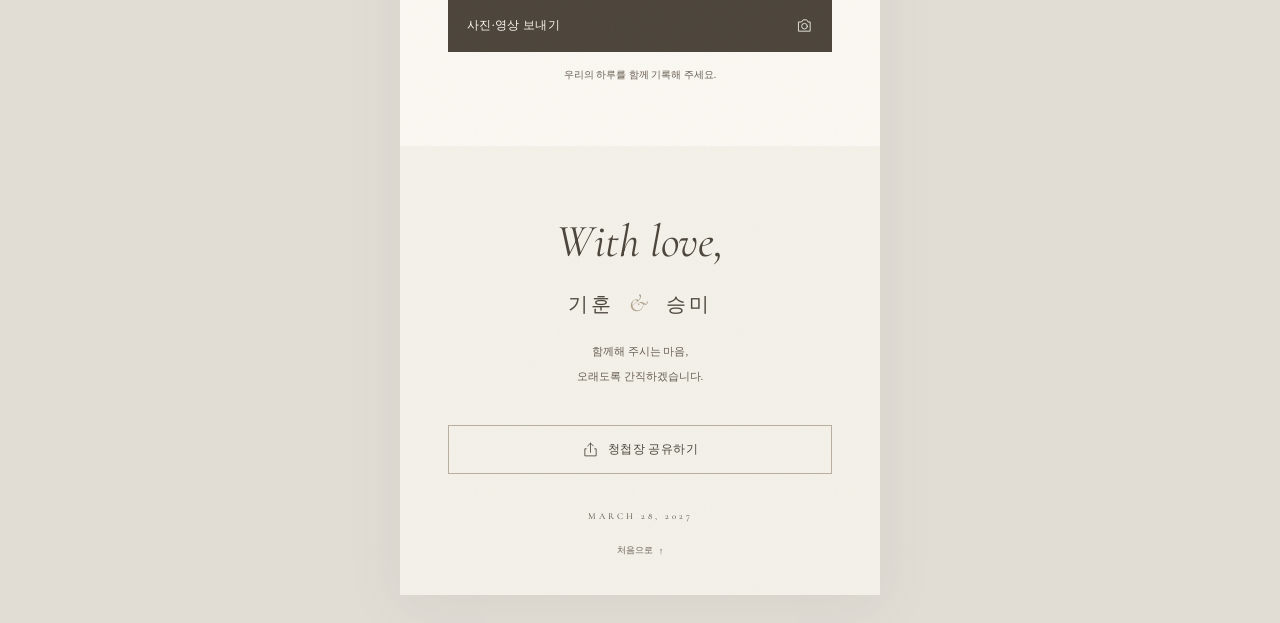
==== commit f89debad: "Replace ring animation with scrolling postal letter and photo reveal" ====
--- a/rustic/index.html
+++ b/rustic/index.html
@@ -42,7 +42,7 @@
   <link rel="preconnect" href="https://fonts.googleapis.com">
   <link rel="preconnect" href="https://fonts.gstatic.com" crossorigin>
   <link href="https://fonts.googleapis.com/css2?family=Cormorant+Garamond:ital,wght@0,400;0,500;0,600;1,400;1,500&family=Noto+Sans+KR:wght@400;500&family=Noto+Serif+KR:wght@400;500;600&display=swap" rel="stylesheet">
-  <link rel="stylesheet" href="styles.css?v=8">
+  <link rel="stylesheet" href="styles.css?v=10">
 </head>
 <body>
   <a class="skip-link" href="#invitation">초대의 글로 건너뛰기</a>
@@ -97,32 +97,35 @@
       <div class="emboss-bottom"><p class="hero__names">이기훈 <span>·</span> 한승미</p><div class="hero__details"><p class="hero__date">2027. 03. 28.</p><p>일요일 오전 11시 30분</p><p class="hero__venue">더채플앳청담</p></div><a class="button button--outline" href="#invitation">초대의 글 <span aria-hidden="true">↓</span></a></div>
     </header>
 
-    <section class="promise-story" id="promise-story" aria-labelledby="promise-title">
-      <div class="promise-stage">
-        <div class="promise-heading">
-          <p class="eyebrow">THE PROMISE</p>
-          <h2 id="promise-title">서로의 하루가,<br><em>하나의 약속으로.</em></h2>
-        </div>
-        <div class="promise-art" aria-hidden="true">
-          <span class="promise-ground"></span>
-          <svg class="promise-fallback" viewBox="0 0 440 420">
-            <defs>
-              <linearGradient id="band-gold" x1="0" y1="0" x2="1" y2="1"><stop stop-color="#8c6b39"/><stop offset=".27" stop-color="#e6d6ad"/><stop offset=".48" stop-color="#fbf2d6"/><stop offset=".68" stop-color="#b39158"/><stop offset="1" stop-color="#e5d3a9"/></linearGradient>
-            </defs>
-            <ellipse cx="177" cy="196" rx="80" ry="104" transform="rotate(-32 177 196)" fill="none" stroke="#9e7e4d" stroke-width="25"/>
-            <ellipse cx="177" cy="192" rx="80" ry="104" transform="rotate(-32 177 192)" fill="none" stroke="url(#band-gold)" stroke-width="21"/>
-            <ellipse cx="270" cy="240" rx="79" ry="101" transform="rotate(37 270 240)" fill="none" stroke="#9e7e4d" stroke-width="24"/>
-            <ellipse cx="270" cy="235" rx="79" ry="101" transform="rotate(37 270 235)" fill="none" stroke="url(#band-gold)" stroke-width="20"/>
-          </svg>
-          <canvas id="promise-canvas"></canvas>
-          <canvas id="promise-software"></canvas>
-        </div>
-        <div class="promise-caption">
-          <p class="promise-caption__start">서로 다른 날들을 지나</p>
-          <p class="promise-caption__end">이제, 같은 내일을<br>약속합니다.</p>
-        </div>
-        <p class="promise-scroll" aria-hidden="true">우리의 이야기를 따라 <span>↓</span></p>
-        <div class="promise-progress" aria-hidden="true"><span></span></div>
+    <section class="letter-story" id="promise-story" aria-labelledby="promise-title">
+      <div class="letter-stage">
+        <div class="letter-story__heading">
+          <p class="eyebrow">A LETTER, FOR YOU</p>
+          <h2 id="promise-title">당신에게 도착한<br>우리의 이야기.</h2>
+        </div>
+        <div class="letter-story__art">
+          <div class="postal-grid" aria-hidden="true"><span>TO OUR DEAREST</span><span>SEOUL · 2027</span></div>
+          <div class="letter-backing letter-backing--left" aria-hidden="true"></div>
+          <div class="letter-backing letter-backing--right" aria-hidden="true"></div>
+          <div class="postal-back" aria-hidden="true"></div>
+          <figure class="story-photo">
+            <img src="../assets/our-moment.jpg" alt="함께 누워 웃으며 손을 뻗는 기훈과 승미의 사진" width="1536" height="1152" loading="lazy">
+            <figcaption><span>Our days, our forever.</span><small>기훈 · 승미 &nbsp; / &nbsp; 2027. 03. 28.</small></figcaption>
+          </figure>
+          <div class="postal-cover" aria-hidden="true">
+            <span class="postal-cover__edition">A LITTLE LETTER OF LOVE</span>
+            <span class="postal-love-stamp"><span>♡</span><small>WITH LOVE</small></span>
+            <span class="postal-addressee"><small>받는 분</small><strong>소중한 당신께</strong></span>
+            <span class="postal-postmark">SEOUL<em>28</em>MAR 2027</span>
+            <span class="postal-sender">보내는 이 &nbsp; 기훈과 승미</span>
+          </div>
+        </div>
+        <div class="letter-story__copy">
+          <p class="story-line story-line--one"><span>함께 웃던 우리의 날들이</span></p>
+          <p class="story-line story-line--two"><span>이제, 평생의 약속이 됩니다.</span></p>
+        </div>
+        <p class="letter-story__hint" aria-hidden="true">천천히, 편지를 펼쳐 주세요 <span>↓</span></p>
+        <div class="letter-story__progress" aria-hidden="true"><span></span></div>
       </div>
     </section>
 
@@ -253,11 +256,9 @@
     </form>
   </dialog>
   <div class="toast" id="toast" role="status" aria-live="polite"></div>
-  <script src="script.js?v=8"></script>
-  <script src="config.js?v=8"></script>
-  <script src="guest-upload.js?v=8"></script>
-  <script src="rings.js?v=8"></script>
-  <script src="rings-fallback.js?v=8"></script>
-  <script src="interactions.js?v=8"></script>
+  <script src="script.js?v=10"></script>
+  <script src="config.js?v=10"></script>
+  <script src="guest-upload.js?v=10"></script>
+  <script src="interactions.js?v=10"></script>
 </body>
 </html>
--- a/rustic/styles.css
+++ b/rustic/styles.css
@@ -51,8 +51,9 @@
 [data-design=letter] .paper-panel--lower::before{content:"";position:absolute;left:0;right:0;top:0;height:24px;pointer-events:none;border-top:1px solid #b9ab9345;box-shadow:inset 0 1px #fffdf8;background:linear-gradient(#b4a58e26,transparent);opacity:var(--crease-opacity,.35)}
 [data-design=letter] .paper-panel--upper .small-ampersand{margin-bottom:18px}
 [data-design=letter] .print-stage{perspective:1000px}
-[data-design=letter] .moment{transform:translate3d(0,var(--print-y,0px),0) rotate(var(--print-rotation,0deg));transform-origin:50% 65%}
-[data-design=letter] .moment__open{box-shadow:0 var(--print-shadow-y,3px) var(--print-shadow-blur,8px) rgba(85,64,38,var(--print-shadow-opacity,.06))}
+[data-design=letter] .moment{transform:translate3d(0,var(--print-y,0px),0) rotate(var(--print-rotation,0deg)) scale(var(--print-scale,1));transform-origin:50% 65%}
+[data-design=letter] .moment__open{overflow:hidden;box-shadow:0 var(--print-shadow-y,3px) var(--print-shadow-blur,8px) rgba(85,64,38,var(--print-shadow-opacity,.06))}
+[data-design=letter] .moment__open img{clip-path:inset(0 0 var(--print-clip,0%) 0)}
 [hidden]{display:none!important}
 @media(max-width:359px){[data-design=letter] .invitation-section{padding-left:15px;padding-right:15px}[data-design=letter] .paper-panel--upper,[data-design=letter] .paper-panel--lower{padding-left:13px;padding-right:13px}.envelope-front,.envelope-back{height:168px}.envelope-flap{height:106px}.envelope-from{top:calc(50% + 191px)}}
 @media(prefers-reduced-motion:reduce){[data-auto-envelope] .envelope-intro{display:none!important}[data-auto-envelope] .letter-card{opacity:1!important;transform:none!important;clip-path:none!important;box-shadow:none!important}[data-design=letter] .paper-panel,[data-design=letter] .moment{transform:none!important}[data-design=letter] .paper-panel--upper::after{opacity:.035!important}[data-design=letter] .paper-panel--lower::before{opacity:.35!important}}
@@ -63,47 +64,74 @@
 .photo-dialog>img{transition:filter .5s ease}
 .photo-dialog__color[aria-pressed="true"]{background:#f4f1e9;color:#4b443a;border-color:#f4f1e9}
 
-/* A pair of sculptural bands follows the reader's own scroll. */
-.promise-story{display:none}
-[data-design=letter] .invitation-page{overflow:clip}
-[data-design=letter] .promise-story{display:block;position:relative;background:radial-gradient(ellipse at 50% 44%,#fffdf7 0%,#f5f1e8 54%,#ede7dc 100%)}
-.promise-stage{height:650px;height:min(780px,calc(100svh - 64px));min-height:430px;position:relative;isolation:isolate;overflow:hidden;text-align:center}
-.promise-story.is-animated{height:240svh;min-height:1100px}
-.promise-story.is-animated .promise-stage{position:sticky;top:64px}
-.promise-heading{position:absolute;top:43px;left:20px;right:20px;z-index:2;transform:translateY(var(--story-heading-y,0px));opacity:var(--story-heading-opacity,1)}
-.promise-heading .eyebrow{font-size:10px;letter-spacing:3.8px}
-.promise-heading h2{font-size:30px;font-weight:400;line-height:1.65;letter-spacing:-.8px;margin-top:15px}
-.promise-heading h2 em{font-style:normal;color:#8c7555}
-.promise-art{position:absolute;inset:135px 0 104px;min-height:210px;pointer-events:none}
-.promise-art canvas,.promise-fallback{position:absolute;inset:0;width:100%;height:100%;display:block}
-.promise-art canvas{opacity:0}
-.promise-story.is-rendered[data-renderer=webgl] #promise-canvas,.promise-story.is-rendered[data-renderer=canvas] #promise-software{opacity:1}
-.promise-story.is-rendered .promise-fallback{display:none}
-.promise-fallback{stroke:none}
-.promise-ground{position:absolute;left:12%;right:12%;bottom:3%;height:28px;border-radius:50%;background:radial-gradient(ellipse,#7b603b2c,transparent 68%);filter:blur(8px);transform:scaleX(var(--story-shadow,1));opacity:.5}
-.promise-caption{position:absolute;left:20px;right:20px;bottom:64px;z-index:2;font-size:21px;line-height:1.8;letter-spacing:-.4px}
-.promise-caption__start{position:absolute;inset:auto 0 0;font-size:13px;letter-spacing:.6px;opacity:0;transform:translateY(var(--story-start-y,0px))}
-.promise-caption__end{opacity:1;transform:translateY(var(--story-end-y,0px))}
-.promise-story.is-animated .promise-caption__start{opacity:var(--story-start-opacity,1)}
-.promise-story.is-animated .promise-caption__end{opacity:var(--story-end-opacity,0)}
-.promise-scroll{display:none;position:absolute;bottom:22px;left:0;right:0;font-size:9px;letter-spacing:1.5px;color:var(--muted);opacity:var(--story-hint-opacity,1)}
-.promise-scroll span{font-size:17px;margin-left:9px}
-.promise-story.is-animated .promise-scroll{display:block}
-.promise-progress{position:absolute;bottom:0;left:24px;right:24px;height:1px;background:#bbab9226}
-.promise-progress span{display:block;height:100%;background:#a18a66;transform-origin:left;transform:scaleX(var(--story-progress,1))}
+/* An addressed paper piece gives way to the photograph inside it. */
+.letter-story{display:none}
+@supports(overflow:clip){[data-design=letter] .invitation-page{overflow:clip}}
+[data-design=letter] .letter-story{display:block;position:relative;background:#ebe5da}
+.letter-stage{position:relative;isolation:isolate;text-align:center;overflow:hidden;padding:48px 24px 50px;background:linear-gradient(120deg,#eee8dc,#e7dfd1)}
+.letter-story__heading{position:relative;z-index:6}
+.letter-story__heading .eyebrow{font-size:10px;letter-spacing:3px}
+.letter-story__heading h2{font-size:28px;font-weight:400;line-height:1.65;letter-spacing:-.6px;margin-top:15px}
+.letter-story__art{position:relative;margin:38px 0 30px;perspective:1000px;isolation:isolate}
+.postal-grid{position:absolute;inset:-17px -4px;border:1px solid #c6b69e70;background-image:linear-gradient(#bda98d30 1px,transparent 1px),linear-gradient(90deg,#bda98d30 1px,transparent 1px);background-size:74px 74px;z-index:0;pointer-events:none;opacity:.28;transform:rotate(-2deg)}
+.postal-grid>span{position:absolute;left:12px;top:12px;font-family:var(--english);font-size:8px;letter-spacing:2px;background:#ebe5da;padding:4px 6px}
+.postal-grid>span:last-child{left:auto;top:auto;right:10px;bottom:10px}
+.letter-backing{position:absolute;inset:-9px -6px;background:#f7f3e9;border:1px solid #fff9ed;box-shadow:0 5px 12px #64523912;pointer-events:none;z-index:1}
+.letter-backing--left{transform:rotate(-3deg)}
+.letter-backing--right{transform:rotate(2deg);background:#eee8db}
+.story-photo{position:relative;margin:0;padding:11px 11px 18px;background:#fcf9f0;border:1px solid #fffdf6;box-shadow:0 12px 30px #66533b20,0 1px 3px #66533b1c;z-index:3}
+.story-photo img{width:100%;height:auto;aspect-ratio:4/3;object-fit:cover;filter:grayscale(1) sepia(.12)}
+.story-photo figcaption{padding-top:15px;line-height:1.7}
+.story-photo figcaption>span{display:block;font-family:var(--english);font-style:italic;font-size:22px}
+.story-photo figcaption>small{display:block;font-size:8px;letter-spacing:1.2px;margin-top:5px}
+.postal-back,.postal-cover{display:none}
+.letter-story__copy{position:relative;z-index:6;font-size:16px;line-height:2;letter-spacing:-.3px;margin-top:38px}
+.story-line{overflow:hidden;padding:2px 0}
+.story-line>span{display:block}
+.letter-story__hint{display:none;position:absolute;left:15px;right:15px;bottom:22px;font-size:9px;letter-spacing:.9px;color:var(--muted);z-index:7}
+.letter-story__hint>span{font-size:17px;margin-left:9px}
+.letter-story__progress{position:absolute;left:24px;right:24px;bottom:0;height:1px;background:#aa937628}
+.letter-story__progress>span{display:block;height:100%;background:#9b8260;transform-origin:left;transform:scaleX(var(--story-progress,1))}
+.letter-story.is-animated{height:235vh;height:235svh}
+.letter-story.is-animated .letter-stage{position:sticky;top:64px;height:min(780px,calc(100svh - 64px));padding:0}
+.letter-story.is-animated .letter-story__heading{position:absolute;top:35px;left:20px;right:20px;opacity:var(--heading-opacity,1);transform:translateY(var(--heading-y,0px))}
+.letter-story.is-animated .letter-story__art{position:absolute;inset:153px 0 155px;margin:0}
+.letter-story.is-animated .postal-grid{inset:-18px 20px;opacity:var(--grid-opacity,.52);transform:rotate(var(--grid-angle,0deg)) scale(var(--grid-scale,1))}
+.letter-story.is-animated .letter-backing{inset:auto;top:50%;left:50%;width:82%;height:94%;transform-origin:center center;opacity:var(--backing-opacity,0)}
+.letter-story.is-animated .letter-backing--left{transform:translate(-50%,-50%) translateY(var(--backing-y,30px)) rotate(var(--backing-left,-12deg));background:#f7f3e9}
+.letter-story.is-animated .letter-backing--right{transform:translate(-50%,-50%) translateY(var(--backing-y,30px)) rotate(var(--backing-right,9deg));background:#eee8db}
+.letter-story.is-animated .story-photo{position:absolute;left:50%;top:50%;width:80%;transform:translate(-50%,-50%) translate3d(var(--photo-x,0px),var(--photo-y,65px),0) rotate(var(--photo-angle,-5deg)) scale(var(--photo-scale,.72));clip-path:inset(0 0 var(--photo-clip,38%) 0);transform-origin:center center;z-index:3;box-shadow:0 var(--photo-shadow-y,7px) var(--photo-shadow-blur,18px) #66533b28}
+.letter-story.is-animated .postal-back,.letter-story.is-animated .postal-cover{display:block;position:absolute;left:50%;top:50%;width:82%;aspect-ratio:1.5;transform:translate(-50%,-50%) translate3d(var(--envelope-x,0px),var(--envelope-y,0px),0) rotate(var(--envelope-angle,-6deg));opacity:var(--envelope-opacity,1);pointer-events:none}
+.letter-story.is-animated .postal-back{z-index:2;background:#d9cfbd;border:1px solid #ccbea6;box-shadow:0 12px 30px #78644924}
+.letter-story.is-animated .postal-cover{z-index:5;background:linear-gradient(135deg,#f5eedf,#e9decb);border:1px solid #fff8e9;clip-path:polygon(0 0,42% 0,50% 6%,58% 0,100% 0,100% 100%,0 100%);text-align:left}
+.postal-cover::before{content:"";position:absolute;left:0;right:0;bottom:0;height:48%;background:linear-gradient(32deg,transparent 49.5%,#c2af9033 50%,transparent 50.5%),linear-gradient(-32deg,transparent 49.5%,#c2af9033 50%,transparent 50.5%);pointer-events:none}
+.postal-cover__edition{position:absolute;top:18px;left:18px;right:82px;font-family:var(--english);font-size:7px;letter-spacing:1.3px;line-height:1.7}
+.postal-love-stamp{position:absolute;top:15px;right:18px;width:43px;height:52px;border:1px dashed #a79373;background:#f8f1e3;text-align:center;outline:3px solid #f8f1e3}
+.postal-love-stamp>span{display:block;font-family:var(--english);font-size:28px;line-height:1.2;color:#998264}
+.postal-love-stamp>small{font-family:var(--english);font-size:5px;letter-spacing:1px}
+.postal-addressee{position:absolute;top:37%;left:23px;right:83px;line-height:1.7}
+.postal-addressee>small{display:block;font-size:8px;letter-spacing:1px;color:#8b775b}
+.postal-addressee>strong{display:block;font-weight:400;font-size:20px;letter-spacing:.5px;margin-top:5px}
+.postal-postmark{position:absolute;top:38%;right:25px;width:50px;height:50px;border:1px solid #8c78575e;border-radius:50%;font-family:var(--english);font-size:6px;letter-spacing:.8px;text-align:center;line-height:1.3;padding-top:5px;color:#897253;transform:rotate(12deg)}
+.postal-postmark>em{display:block;font-size:18px;font-style:normal;line-height:1.15}
+.postal-sender{position:absolute;left:23px;bottom:18px;font-size:8px;letter-spacing:.8px}
+.letter-story.is-animated .letter-story__copy{position:absolute;left:15px;right:15px;bottom:62px;margin:0;font-size:18px}
+.letter-story.is-animated .story-line--one>span{opacity:var(--line-one-opacity,0);transform:translateY(var(--line-one-y,110%))}
+.letter-story.is-animated .story-line--two>span{opacity:var(--line-two-opacity,0);transform:translateY(var(--line-two-y,110%))}
+.letter-story.is-animated .letter-story__hint{display:block;opacity:var(--hint-opacity,1)}
 
-/* Copy arrives line by line, while names, date and controls remain available. */
-.reveal-line{display:block}
+/* Readable defaults; successful observation reveals one printed line at a time. */
+.reveal-line{display:block;overflow:hidden;padding-bottom:.08em}
 .reveal-line__ink{display:inline-block}
-[data-design=letter] .text-reveal.is-reveal-ready .reveal-line__ink{transition:opacity .8s ease,transform .8s cubic-bezier(.16,1,.3,1),filter .8s ease;transition-delay:var(--line-delay,0ms)}
-[data-design=letter] .text-reveal.is-reveal-ready:not(.is-revealed) .reveal-line__ink{opacity:0;transform:translateY(24px);filter:blur(3px)}
+[data-design=letter] .text-reveal.is-reveal-ready .reveal-line__ink{transition:opacity .9s ease,transform .95s cubic-bezier(.16,1,.3,1),filter .9s ease;transition-delay:var(--line-delay,0ms)}
+[data-design=letter] .text-reveal.is-reveal-ready:not(.is-revealed) .reveal-line__ink{opacity:0;transform:translateY(115%) rotate(1deg);filter:blur(2px)}
 [data-design=letter] .text-reveal.is-revealed .reveal-line__ink{opacity:1;transform:none;filter:blur(0)}
-[data-design=letter] .soft-reveal.is-reveal-ready{transition:opacity .7s ease,transform .7s cubic-bezier(.16,1,.3,1)}
-[data-design=letter] .soft-reveal.is-reveal-ready:not(.is-revealed){opacity:0;transform:translateY(18px)}
-@media(max-width:359px){.promise-heading h2{font-size:27px}.promise-heading{top:34px}.promise-caption{font-size:19px}.promise-art{top:124px}}
-@media(max-height:650px){.promise-heading{top:23px}.promise-heading h2{font-size:24px;line-height:1.5;margin-top:9px}.promise-art{top:103px;bottom:88px}.promise-caption{font-size:17px;bottom:51px}.promise-caption__start{font-size:11px}}
-@media(prefers-reduced-motion:reduce){.promise-story.is-animated{height:auto;min-height:0}.promise-story.is-animated .promise-stage{position:relative;top:auto}.promise-heading,.promise-caption__end{opacity:1!important;transform:none!important}.promise-caption__start,.promise-scroll{display:none!important}.promise-progress span{transform:scaleX(1)!important}.text-reveal .reveal-line__ink,.soft-reveal{opacity:1!important;transform:none!important;filter:none!important}}
-@media print{.promise-story{display:none!important}.text-reveal .reveal-line__ink,.soft-reveal{opacity:1!important;transform:none!important;filter:none!important}}
+[data-design=letter] .soft-reveal.is-reveal-ready{transition:opacity .8s ease,transform .8s cubic-bezier(.16,1,.3,1)}
+[data-design=letter] .soft-reveal.is-reveal-ready:not(.is-revealed){opacity:0;transform:translateY(24px)}
+@media(max-width:359px){.letter-story__heading h2{font-size:25px}.letter-stage{padding-left:22px;padding-right:22px}.letter-story.is-animated .letter-story__copy{font-size:16px}.postal-addressee>strong{font-size:17px}.postal-cover__edition{font-size:6px;letter-spacing:1px}}
+@media(max-height:720px){.letter-story.is-animated .letter-story__heading{top:24px}.letter-story__heading h2{font-size:25px;line-height:1.5;margin-top:11px}.letter-story.is-animated .letter-story__art{inset:126px 0 143px}.letter-story.is-animated .story-photo{width:72%}.letter-story.is-animated .letter-story__copy{font-size:16px;bottom:53px}.story-photo figcaption{padding-top:10px}.story-photo figcaption>span{font-size:19px}.story-photo figcaption>small{font-size:7px}}
+@media(prefers-reduced-motion:reduce){.letter-story.is-animated{height:auto}.letter-story.is-animated .letter-stage{position:relative;top:auto;height:auto;padding:48px 24px 50px}.letter-story.is-animated .letter-story__heading{position:relative;top:auto;left:auto;right:auto;opacity:1;transform:none}.letter-story.is-animated .letter-story__art{position:relative;inset:auto;margin:38px 0 30px}.letter-story.is-animated .story-photo{position:relative;left:auto;top:auto;width:auto;transform:none;clip-path:none}.letter-story.is-animated .postal-cover,.letter-story.is-animated .postal-back,.letter-story.is-animated .letter-backing{display:none}.letter-story.is-animated .letter-story__copy{position:relative;inset:auto;margin-top:38px}.letter-story.is-animated .story-line>span{opacity:1;transform:none}.letter-story__hint{display:none!important}.text-reveal .reveal-line__ink,.soft-reveal{opacity:1!important;transform:none!important;filter:none!important}}
+@media print{.letter-story.is-animated{height:auto}.letter-story.is-animated .letter-stage{position:relative;top:auto}.text-reveal .reveal-line__ink,.soft-reveal{opacity:1!important;transform:none!important;filter:none!important}}
 
 /* A small paper keepsake for photographs from our guests. */
 .guest-photo-section{background:var(--paper-light);padding-top:76px;padding-bottom:62px}
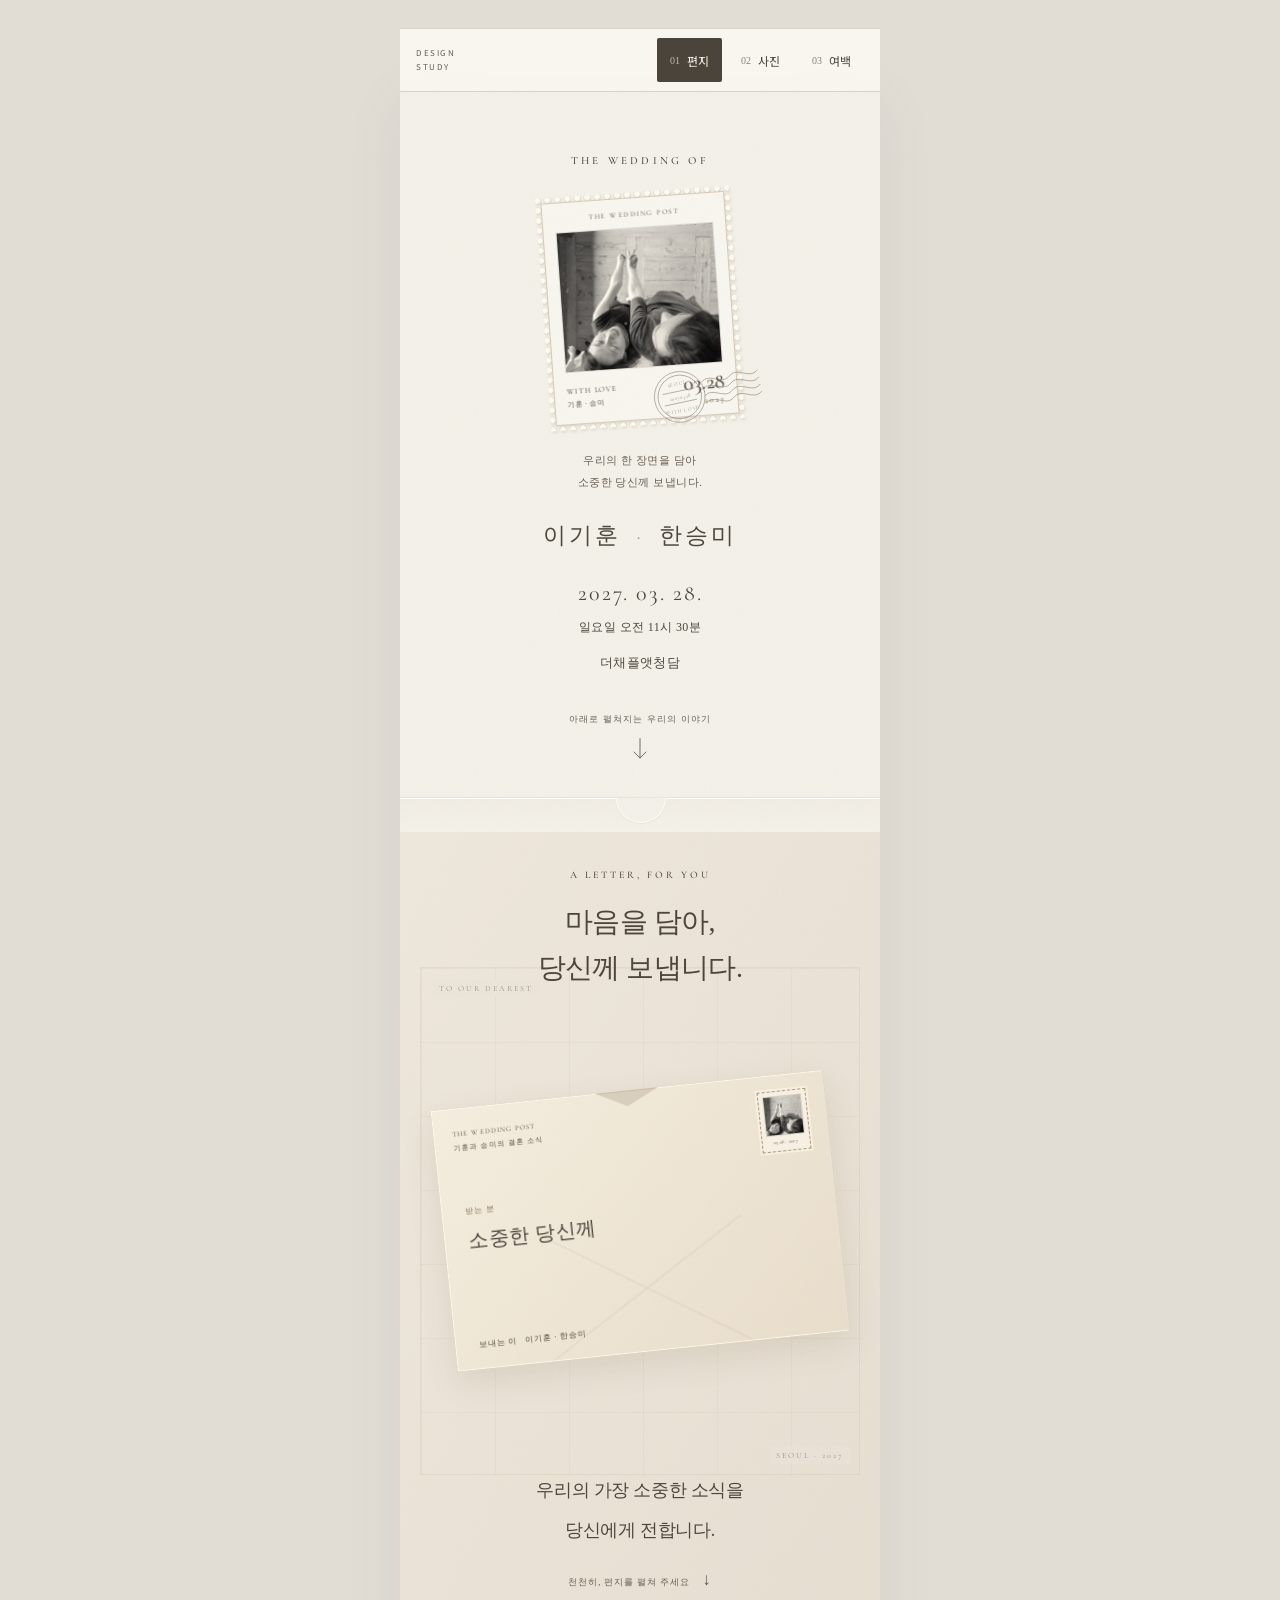
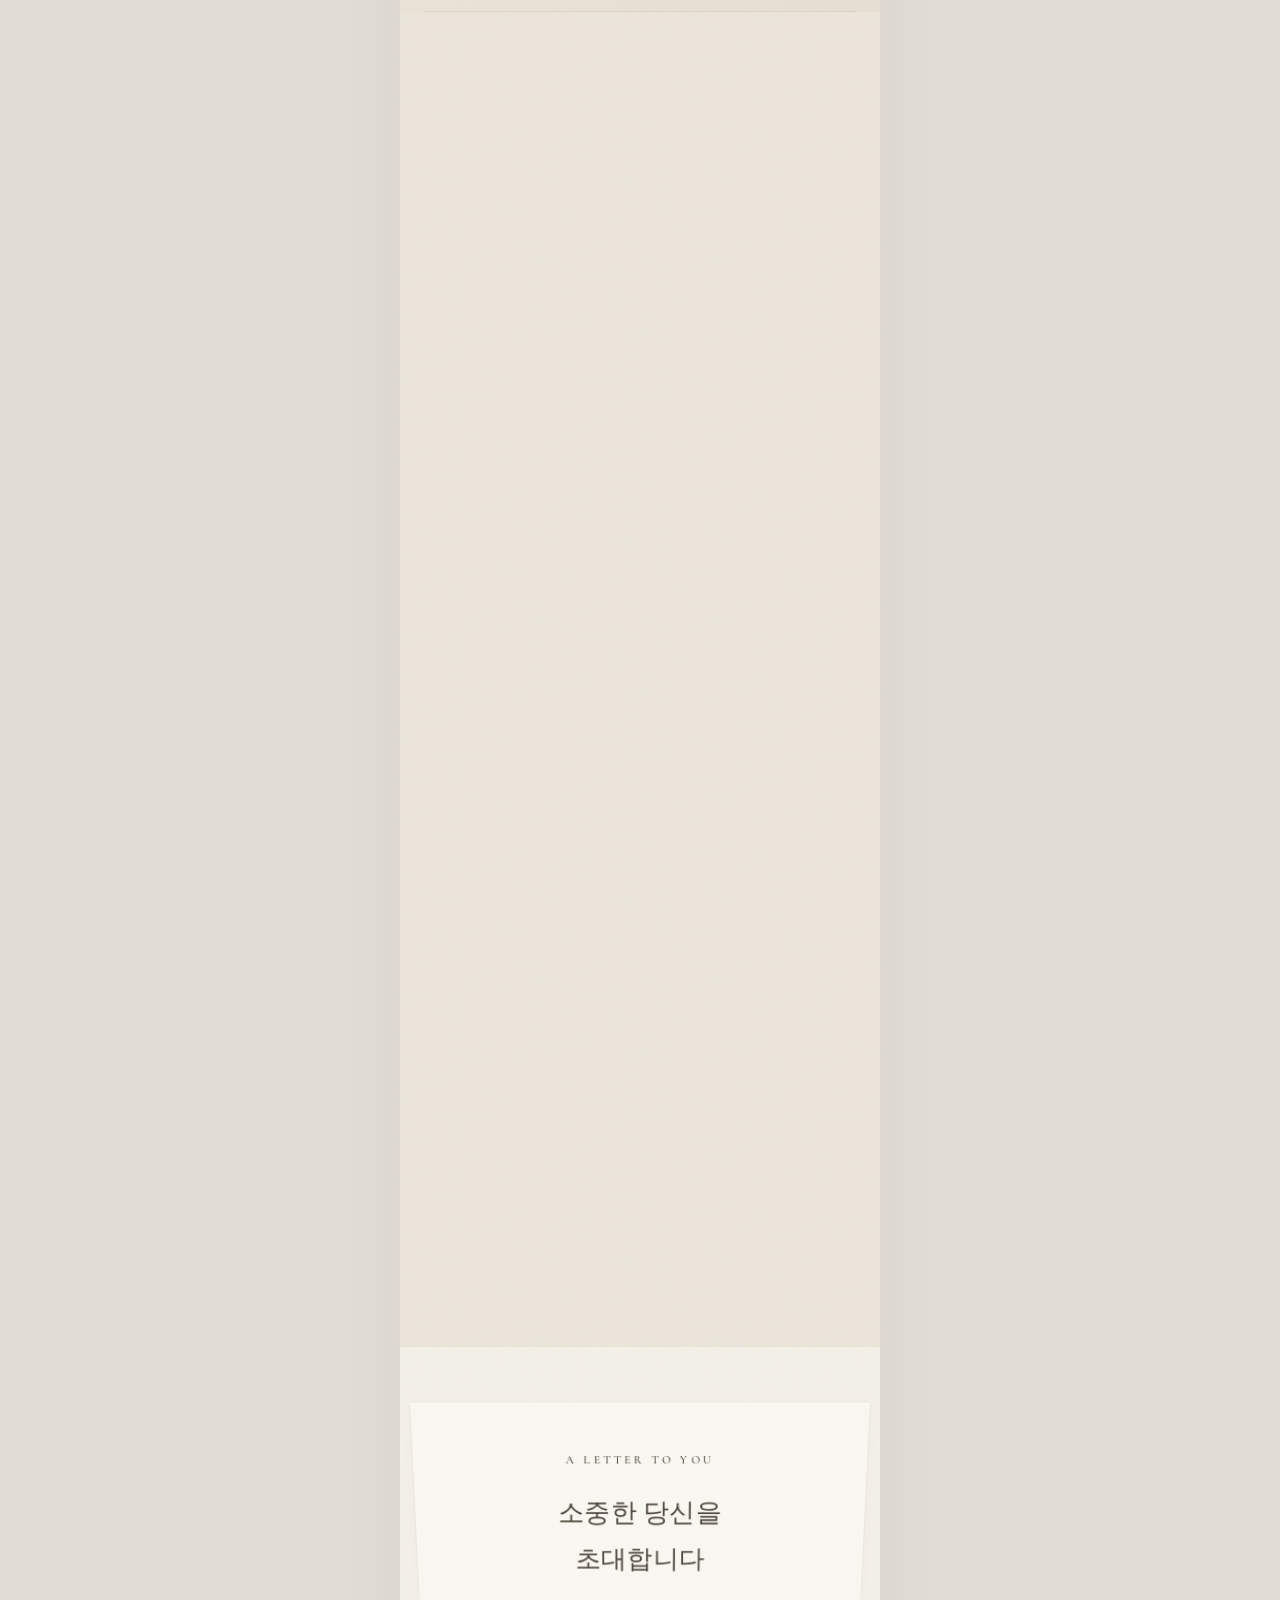
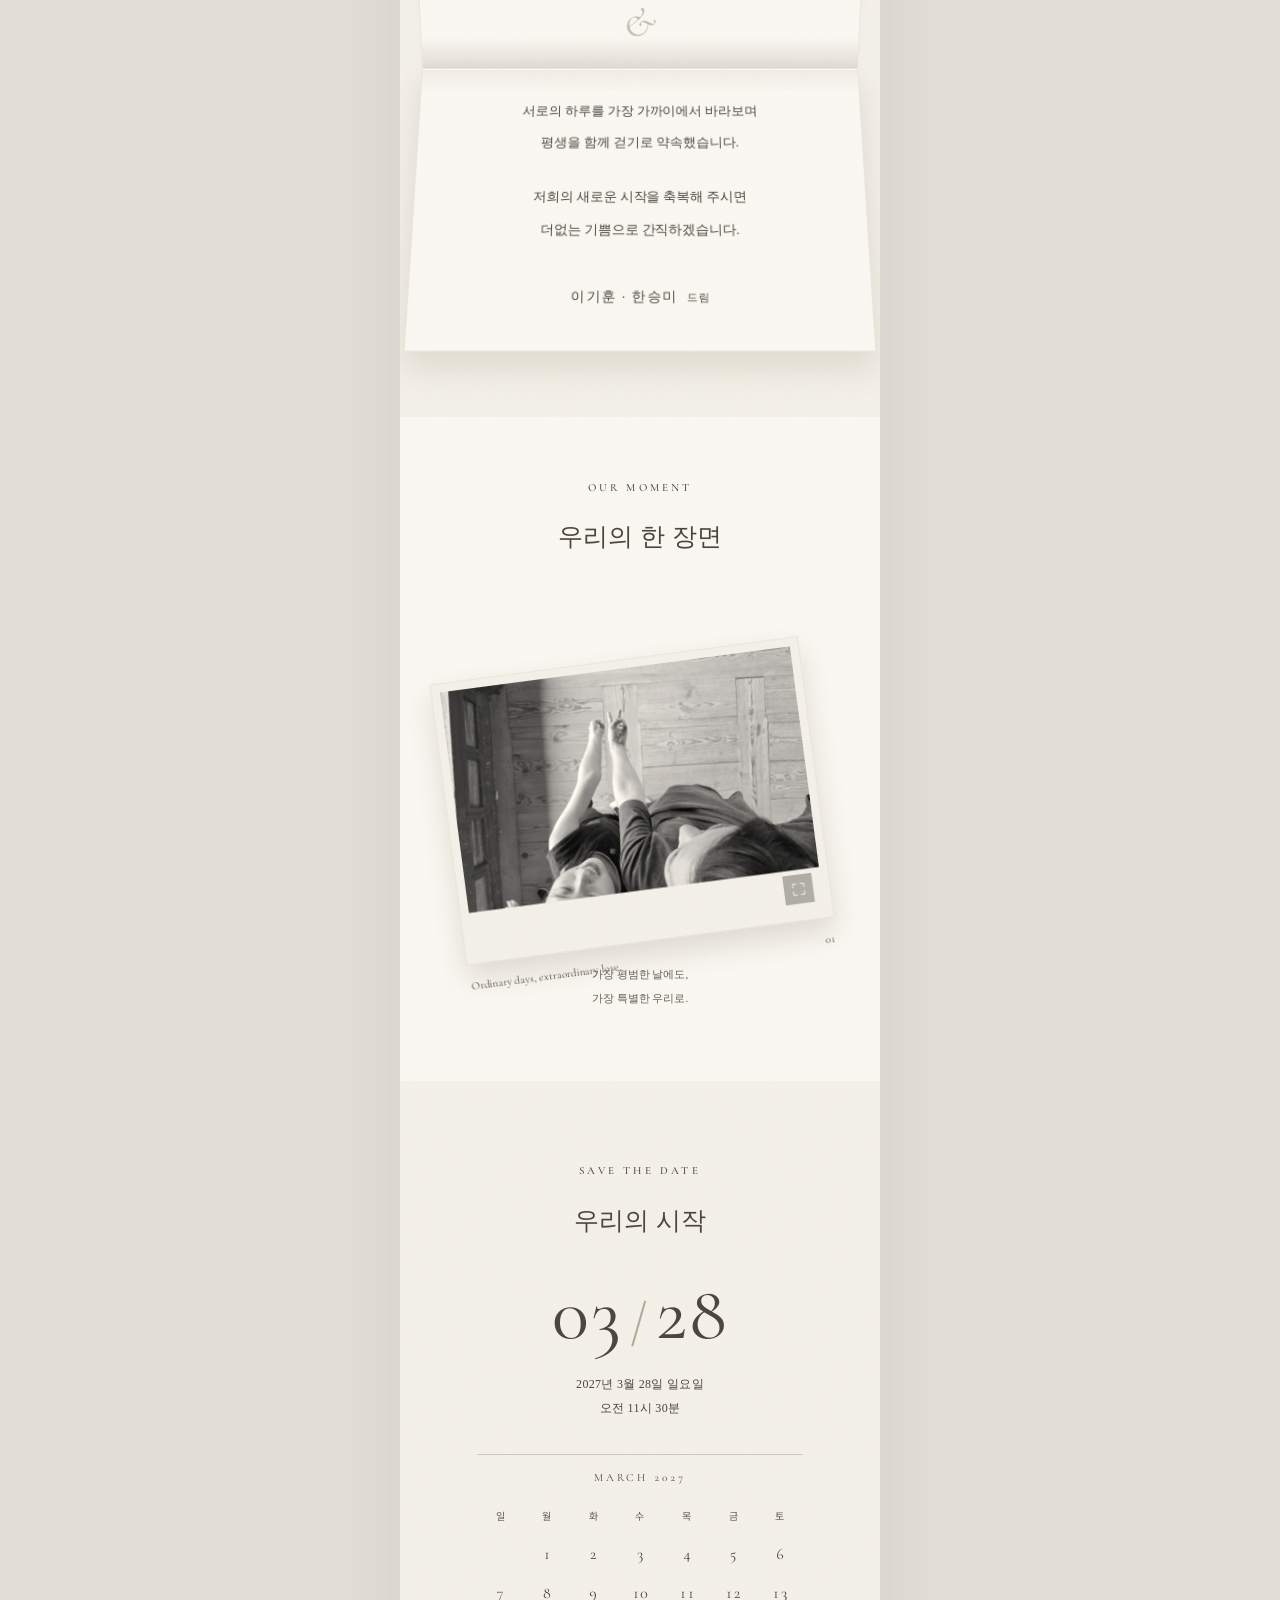
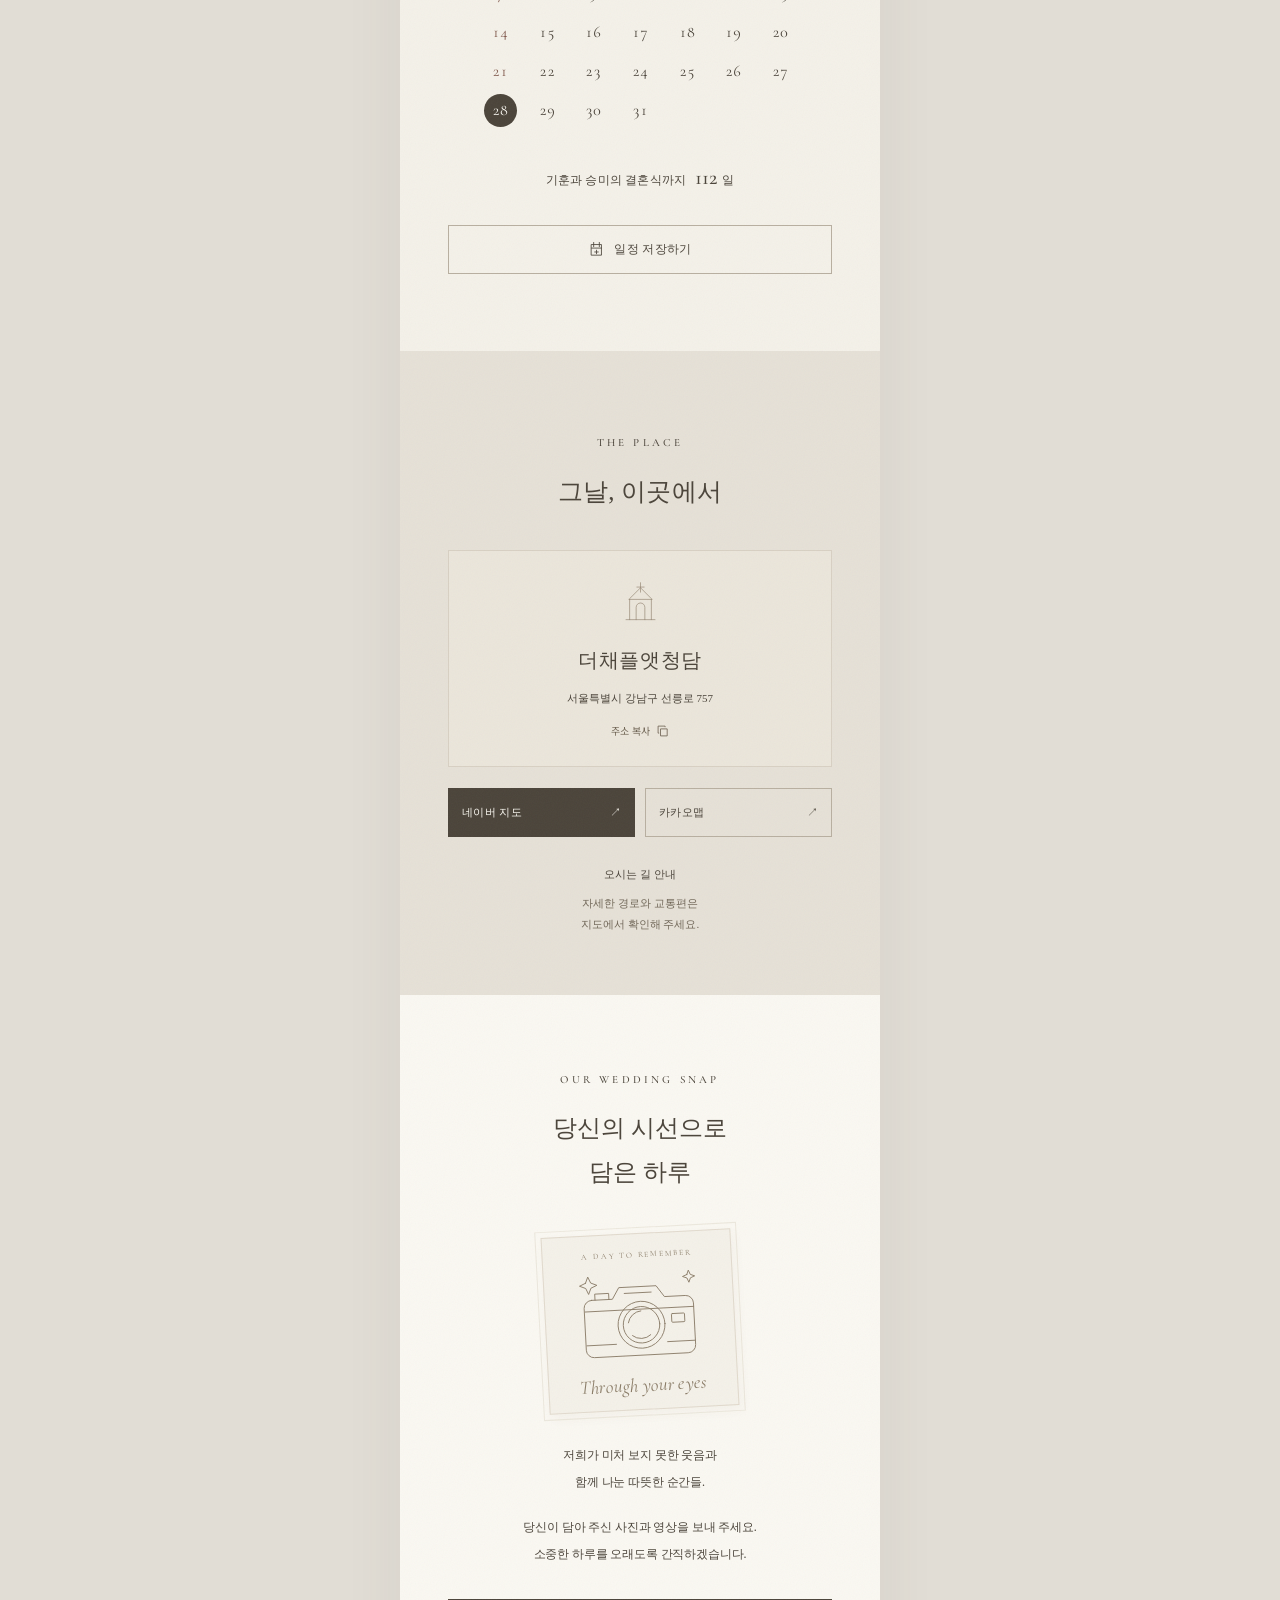
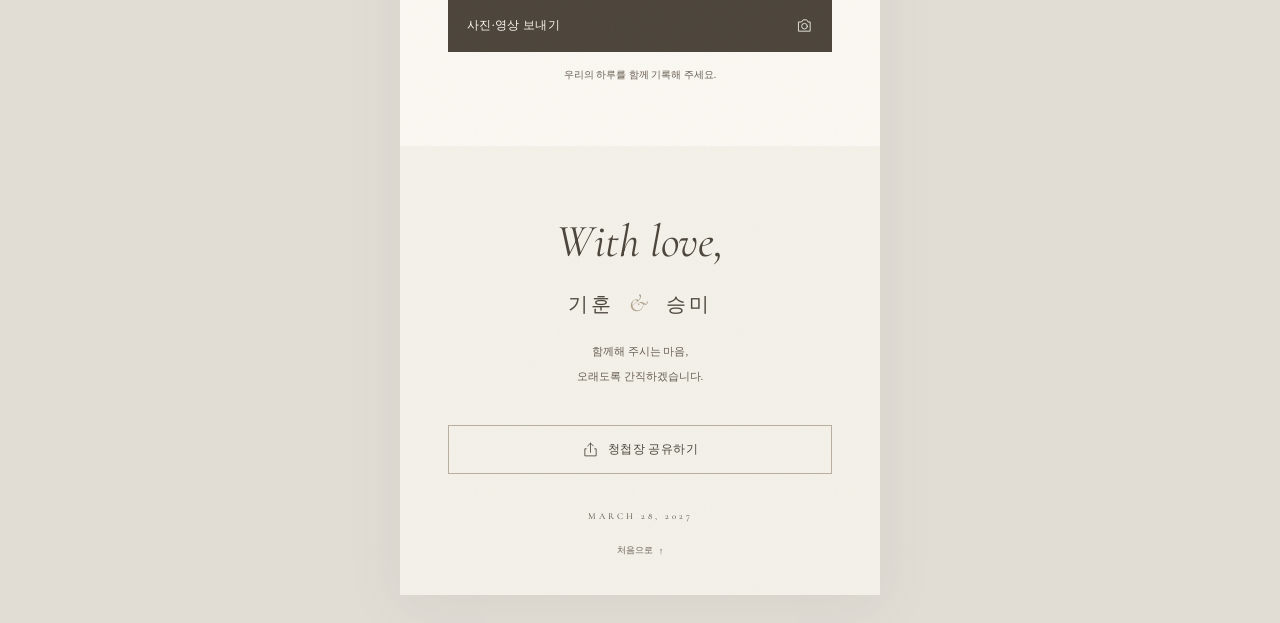
==== commit bcc8e1c3: "Give the photo stamp a wedding postmark and a letter delivery story" ====
--- a/rustic/index.html
+++ b/rustic/index.html
@@ -42,7 +42,7 @@
   <link rel="preconnect" href="https://fonts.googleapis.com">
   <link rel="preconnect" href="https://fonts.gstatic.com" crossorigin>
   <link href="https://fonts.googleapis.com/css2?family=Cormorant+Garamond:ital,wght@0,400;0,500;0,600;1,400;1,500&family=Noto+Sans+KR:wght@400;500&family=Noto+Serif+KR:wght@400;500;600&display=swap" rel="stylesheet">
-  <link rel="stylesheet" href="styles.css?v=10">
+  <link rel="stylesheet" href="styles.css?v=11">
 </head>
 <body>
   <a class="skip-link" href="#invitation">초대의 글로 건너뛰기</a>
@@ -64,10 +64,21 @@
       </div>
       <div class="letter-card">
       <p class="eyebrow hero__eyebrow">THE WEDDING OF</p>
-      <div class="postage hero__stamp">
-        <img src="../assets/our-moment.jpg" alt="함께 누워 웃고 있는 기훈과 승미" width="1536" height="1152" fetchpriority="high">
-        <span class="postage__caption">OUR LITTLE FOREVER</span>
-      </div>
+      <figure class="keepsake-postage">
+        <div class="postage hero__stamp">
+          <span class="postage__issue">THE WEDDING POST</span>
+          <img src="../assets/our-moment.jpg" alt="우리의 결혼 소식을 전하는 사진 우표. 함께 웃고 있는 기훈과 승미" width="1536" height="1152" fetchpriority="high">
+          <span class="postage__caption"><span>WITH LOVE<br><small>기훈 · 승미</small></span><strong>03.28<small>2027</small></strong></span>
+        </div>
+        <svg class="postage-cancellation" viewBox="0 0 160 86" aria-hidden="true">
+          <g transform="rotate(-12 81 43)">
+            <circle cx="43" cy="43" r="35"/><circle cx="43" cy="43" r="30"/>
+            <path d="M21 35h44M21 51h44M77 29c13-11 26 11 39 0s26 11 39 0M77 39c13-11 26 11 39 0s26 11 39 0M77 49c13-11 26 11 39 0s26 11 39 0M77 59c13-11 26 11 39 0s26 11 39 0"/>
+            <text x="43" y="27">SEOUL</text><text class="postage-cancellation__date" x="43" y="46">2027.03.28</text><text x="43" y="64">WITH LOVE</text>
+          </g>
+        </svg>
+        <figcaption class="postage-dedication">우리의 한 장면을 담아<br>소중한 당신께 보냅니다.</figcaption>
+      </figure>
       <h1 class="hero__names" id="letter-title">이기훈 <span>·</span> 한승미</h1>
       <div class="hero__details">
         <p class="hero__date">2027. 03. 28.</p>
@@ -101,7 +112,7 @@
       <div class="letter-stage">
         <div class="letter-story__heading">
           <p class="eyebrow">A LETTER, FOR YOU</p>
-          <h2 id="promise-title">당신에게 도착한<br>우리의 이야기.</h2>
+          <h2 id="promise-title">마음을 담아,<br>당신께 보냅니다.</h2>
         </div>
         <div class="letter-story__art">
           <div class="postal-grid" aria-hidden="true"><span>TO OUR DEAREST</span><span>SEOUL · 2027</span></div>
@@ -110,19 +121,23 @@
           <div class="postal-back" aria-hidden="true"></div>
           <figure class="story-photo">
             <img src="../assets/our-moment.jpg" alt="함께 누워 웃으며 손을 뻗는 기훈과 승미의 사진" width="1536" height="1152" loading="lazy">
-            <figcaption><span>Our days, our forever.</span><small>기훈 · 승미 &nbsp; / &nbsp; 2027. 03. 28.</small></figcaption>
+            <figcaption><span>A moment, sent with love.</span><small>기훈 · 승미 &nbsp; / &nbsp; 2027. 03. 28.</small></figcaption>
           </figure>
           <div class="postal-cover" aria-hidden="true">
-            <span class="postal-cover__edition">A LITTLE LETTER OF LOVE</span>
-            <span class="postal-love-stamp"><span>♡</span><small>WITH LOVE</small></span>
+            <span class="postal-cover__edition">THE WEDDING POST<br>기훈과 승미의 결혼 소식</span>
+            <span class="postal-love-stamp"><img src="../assets/our-moment.jpg" alt="" width="1536" height="1152" loading="lazy"><small>03.28 · 2027</small></span>
             <span class="postal-addressee"><small>받는 분</small><strong>소중한 당신께</strong></span>
-            <span class="postal-postmark">SEOUL<em>28</em>MAR 2027</span>
-            <span class="postal-sender">보내는 이 &nbsp; 기훈과 승미</span>
+            <svg class="postal-postmark" viewBox="0 0 160 86">
+              <circle cx="43" cy="43" r="35"/><circle cx="43" cy="43" r="30"/>
+              <path d="M21 35h44M21 51h44M77 29c13-11 26 11 39 0s26 11 39 0M77 39c13-11 26 11 39 0s26 11 39 0M77 49c13-11 26 11 39 0s26 11 39 0M77 59c13-11 26 11 39 0s26 11 39 0"/>
+              <text x="43" y="27">SEOUL</text><text class="postage-cancellation__date" x="43" y="46">2027.03.28</text><text x="43" y="64">WITH LOVE</text>
+            </svg>
+            <span class="postal-sender">보내는 이 &nbsp; 이기훈 · 한승미</span>
           </div>
         </div>
         <div class="letter-story__copy">
-          <p class="story-line story-line--one"><span>함께 웃던 우리의 날들이</span></p>
-          <p class="story-line story-line--two"><span>이제, 평생의 약속이 됩니다.</span></p>
+          <p class="story-line story-line--one"><span>우리의 가장 소중한 소식을</span></p>
+          <p class="story-line story-line--two"><span>당신에게 전합니다.</span></p>
         </div>
         <p class="letter-story__hint" aria-hidden="true">천천히, 편지를 펼쳐 주세요 <span>↓</span></p>
         <div class="letter-story__progress" aria-hidden="true"><span></span></div>
@@ -256,9 +271,9 @@
     </form>
   </dialog>
   <div class="toast" id="toast" role="status" aria-live="polite"></div>
-  <script src="script.js?v=10"></script>
-  <script src="config.js?v=10"></script>
-  <script src="guest-upload.js?v=10"></script>
-  <script src="interactions.js?v=10"></script>
+  <script src="script.js?v=11"></script>
+  <script src="config.js?v=11"></script>
+  <script src="guest-upload.js?v=11"></script>
+  <script src="interactions.js?v=11"></script>
 </body>
 </html>
--- a/rustic/styles.css
+++ b/rustic/styles.css
@@ -13,6 +13,22 @@
 @media(prefers-reduced-motion:reduce){html{scroll-behavior:auto}*,*::before,*::after{animation:none!important;transition:none!important}}
 
 .design-switcher a[aria-current="page"],.design-switcher a[aria-current="page"]:hover{background:var(--ink);color:var(--paper-light)}
+
+/* The photograph is a keepsake stamp carrying this invitation to its reader. */
+.keepsake-postage{position:relative;width:248px;max-width:100%;display:flex;flex-direction:column;align-items:center}
+.keepsake-postage .hero__stamp{padding:11px 12px 10px;transform:rotate(-4deg);border:1px solid #d7ccba}
+.postage__issue{display:block;margin-bottom:7px;font-family:var(--english);font-size:7px;letter-spacing:1.5px;line-height:1.6}
+.keepsake-postage .postage__caption{display:flex;justify-content:space-between;align-items:center;gap:8px;padding-top:8px;text-align:left;font-size:8px;line-height:1.5;letter-spacing:.9px}
+.postage__caption small{display:block;font-family:var(--serif);font-size:7px;font-weight:400;letter-spacing:.6px;margin-top:2px}
+.postage__caption strong{font-family:var(--english);font-size:21px;font-weight:500;line-height:1;text-align:right;letter-spacing:.2px}
+.postage__caption strong small{font-family:var(--english);font-size:8px;letter-spacing:2px;margin-top:4px}
+.postage-cancellation{position:absolute;top:163px;right:0;width:116px;height:auto;overflow:visible;pointer-events:none;color:#766550;opacity:.7;stroke-width:.9}
+.postage-cancellation text,.postal-postmark text{fill:currentColor;stroke:none;font-family:var(--english);font-size:7px;letter-spacing:1px;text-anchor:middle}
+.postage-cancellation .postage-cancellation__date,.postal-postmark .postage-cancellation__date{font-size:7.5px;letter-spacing:0}
+.postage-dedication{margin-top:29px;font-size:11px;line-height:2;letter-spacing:.5px;color:var(--muted)}
+.hero--letter .hero__eyebrow{margin-bottom:26px}
+.hero--letter .hero__names{margin-top:23px}
+.hero--letter .scroll-cue{margin-top:29px}
 
 /* One sheet leaves its envelope and becomes the cover itself. */
 .letter-card{display:flex;flex-direction:column;align-items:center;width:100%;position:relative;z-index:1}
@@ -105,15 +121,15 @@
 .letter-story.is-animated .postal-back{z-index:2;background:#d9cfbd;border:1px solid #ccbea6;box-shadow:0 12px 30px #78644924}
 .letter-story.is-animated .postal-cover{z-index:5;background:linear-gradient(135deg,#f5eedf,#e9decb);border:1px solid #fff8e9;clip-path:polygon(0 0,42% 0,50% 6%,58% 0,100% 0,100% 100%,0 100%);text-align:left}
 .postal-cover::before{content:"";position:absolute;left:0;right:0;bottom:0;height:48%;background:linear-gradient(32deg,transparent 49.5%,#c2af9033 50%,transparent 50.5%),linear-gradient(-32deg,transparent 49.5%,#c2af9033 50%,transparent 50.5%);pointer-events:none}
-.postal-cover__edition{position:absolute;top:18px;left:18px;right:82px;font-family:var(--english);font-size:7px;letter-spacing:1.3px;line-height:1.7}
-.postal-love-stamp{position:absolute;top:15px;right:18px;width:43px;height:52px;border:1px dashed #a79373;background:#f8f1e3;text-align:center;outline:3px solid #f8f1e3}
-.postal-love-stamp>span{display:block;font-family:var(--english);font-size:28px;line-height:1.2;color:#998264}
-.postal-love-stamp>small{font-family:var(--english);font-size:5px;letter-spacing:1px}
+.postal-cover__edition{position:absolute;top:18px;left:18px;right:82px;font-family:var(--english),var(--serif);font-size:7px;letter-spacing:1.1px;line-height:2}
+.postal-love-stamp{position:absolute;top:15px;right:18px;width:49px;height:61px;padding:4px;border:1px dashed #a79373;background:#f8f1e3;text-align:center;outline:2px solid #f8f1e3}
+.postal-love-stamp>img{display:block;width:100%;height:40px;object-fit:cover;object-position:55% 75%;filter:grayscale(1) sepia(.15);border:1px solid #ab9b8066}
+.postal-love-stamp>small{display:block;font-family:var(--english);font-size:5px;letter-spacing:.35px;margin-top:3px;line-height:1.2}
 .postal-addressee{position:absolute;top:37%;left:23px;right:83px;line-height:1.7}
 .postal-addressee>small{display:block;font-size:8px;letter-spacing:1px;color:#8b775b}
 .postal-addressee>strong{display:block;font-weight:400;font-size:20px;letter-spacing:.5px;margin-top:5px}
-.postal-postmark{position:absolute;top:38%;right:25px;width:50px;height:50px;border:1px solid #8c78575e;border-radius:50%;font-family:var(--english);font-size:6px;letter-spacing:.8px;text-align:center;line-height:1.3;padding-top:5px;color:#897253;transform:rotate(12deg)}
-.postal-postmark>em{display:block;font-size:18px;font-style:normal;line-height:1.15}
+.postal-postmark{position:absolute;top:49px;right:6px;width:104px;height:56px;overflow:visible;color:#806a4b;stroke-width:1.1;transform:rotate(-12deg);pointer-events:none;opacity:.8}
+.letter-story.is-animated .postal-postmark{opacity:var(--postmark-opacity,0);transform:rotate(-12deg) scale(var(--postmark-scale,1.4));transform-origin:60% 50%}
 .postal-sender{position:absolute;left:23px;bottom:18px;font-size:8px;letter-spacing:.8px}
 .letter-story.is-animated .letter-story__copy{position:absolute;left:15px;right:15px;bottom:62px;margin:0;font-size:18px}
 .letter-story.is-animated .story-line--one>span{opacity:var(--line-one-opacity,0);transform:translateY(var(--line-one-y,110%))}
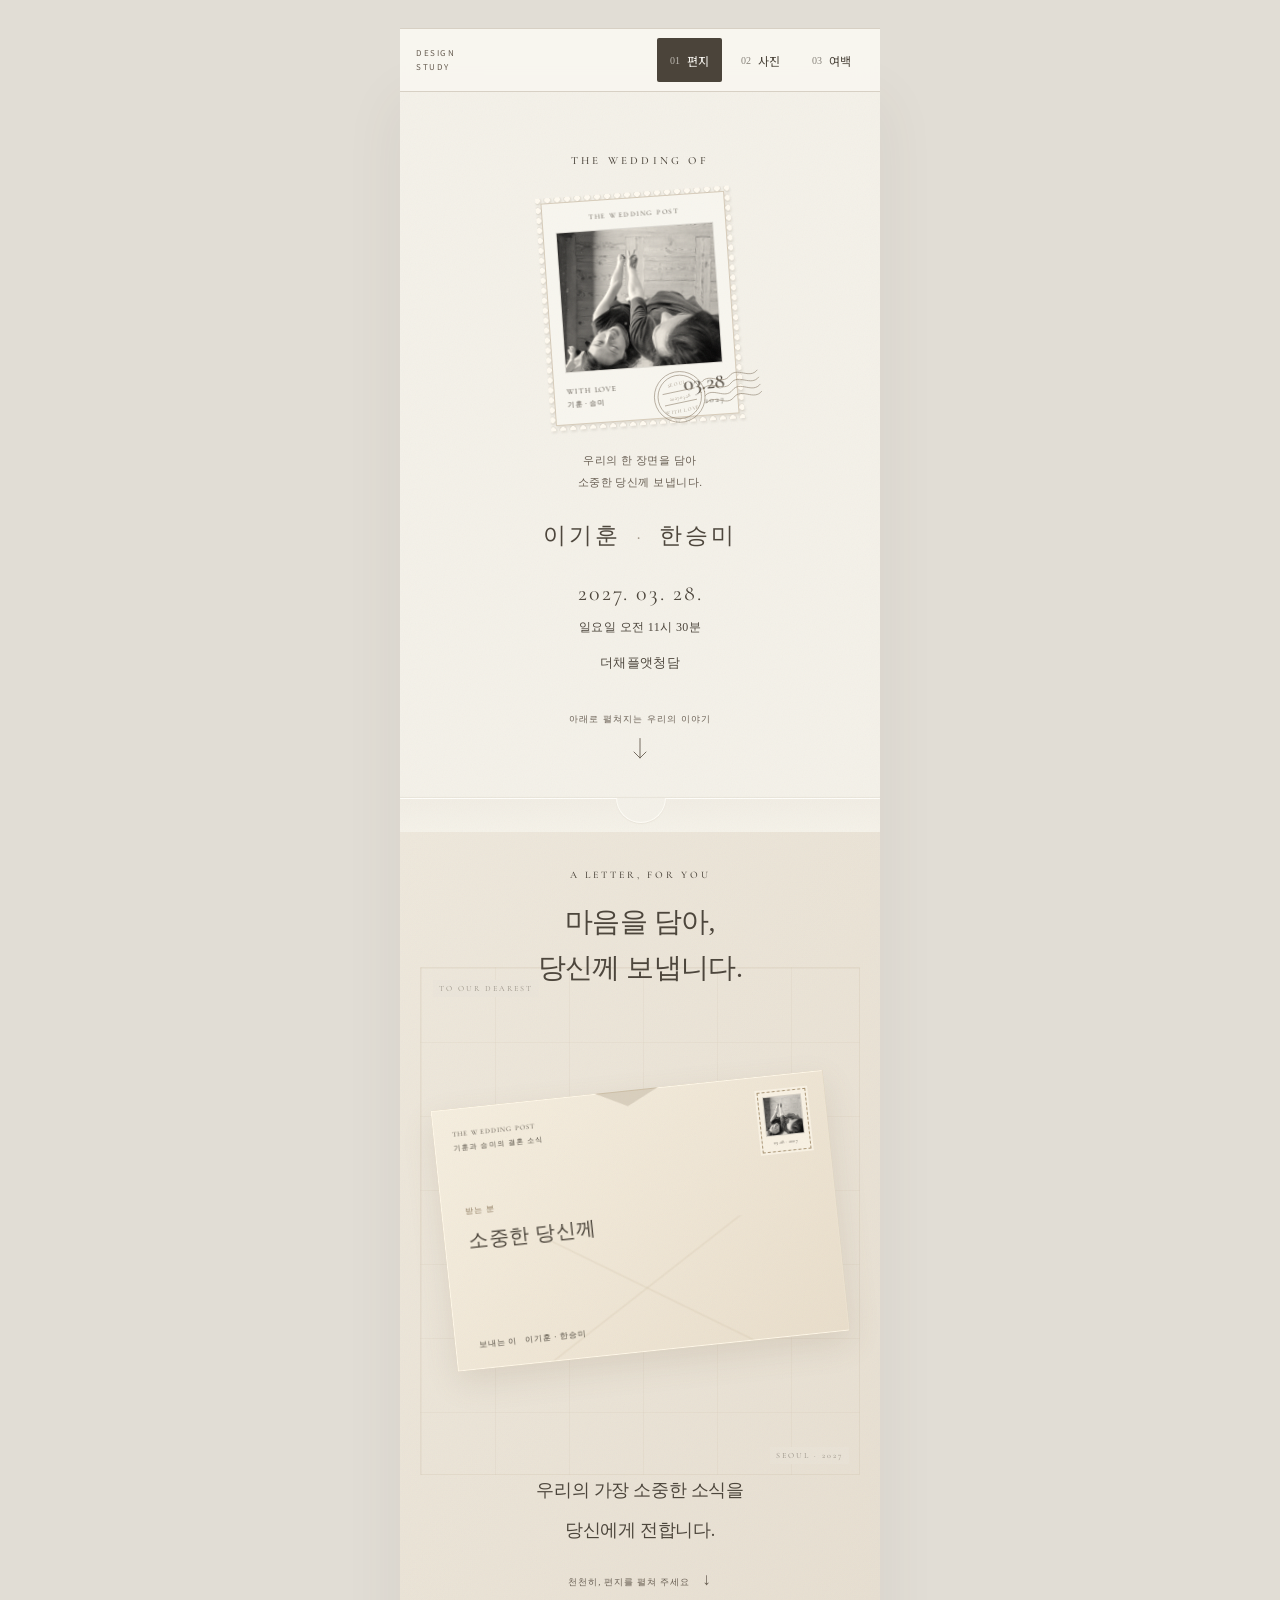
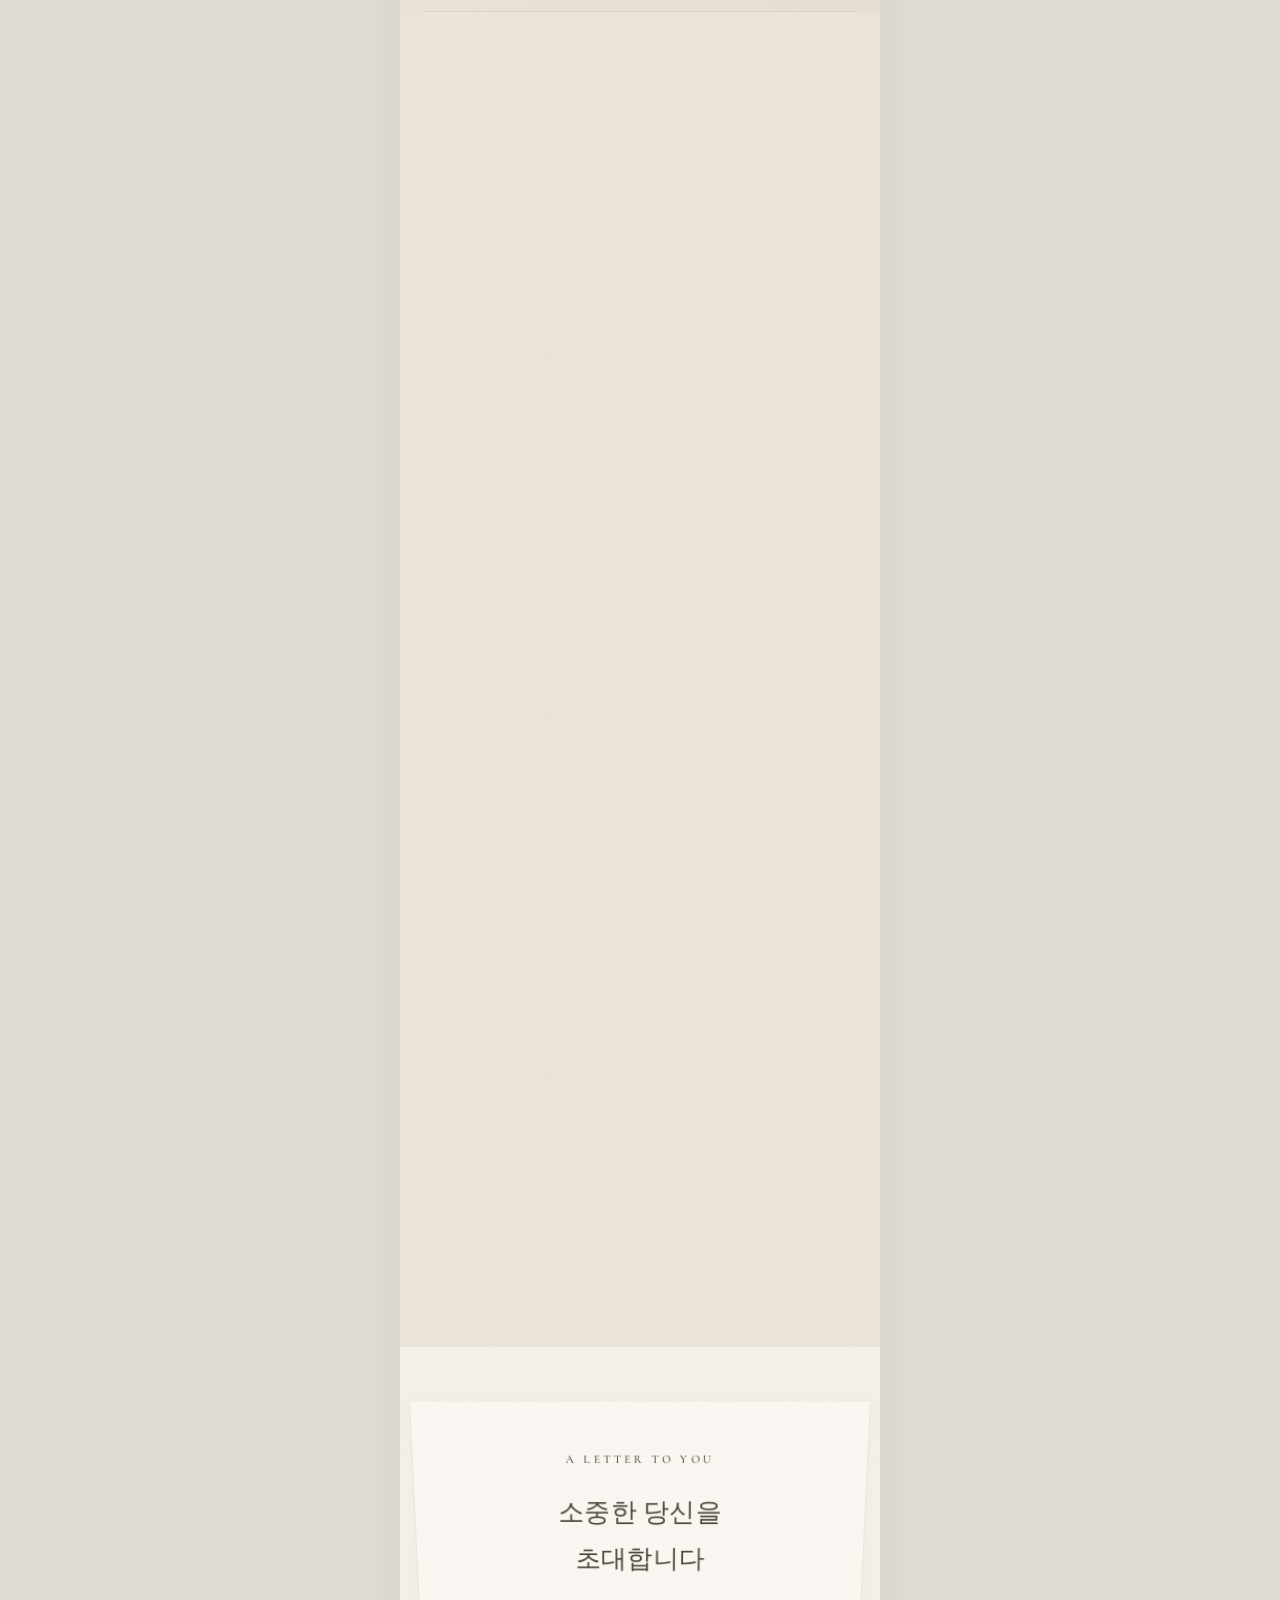
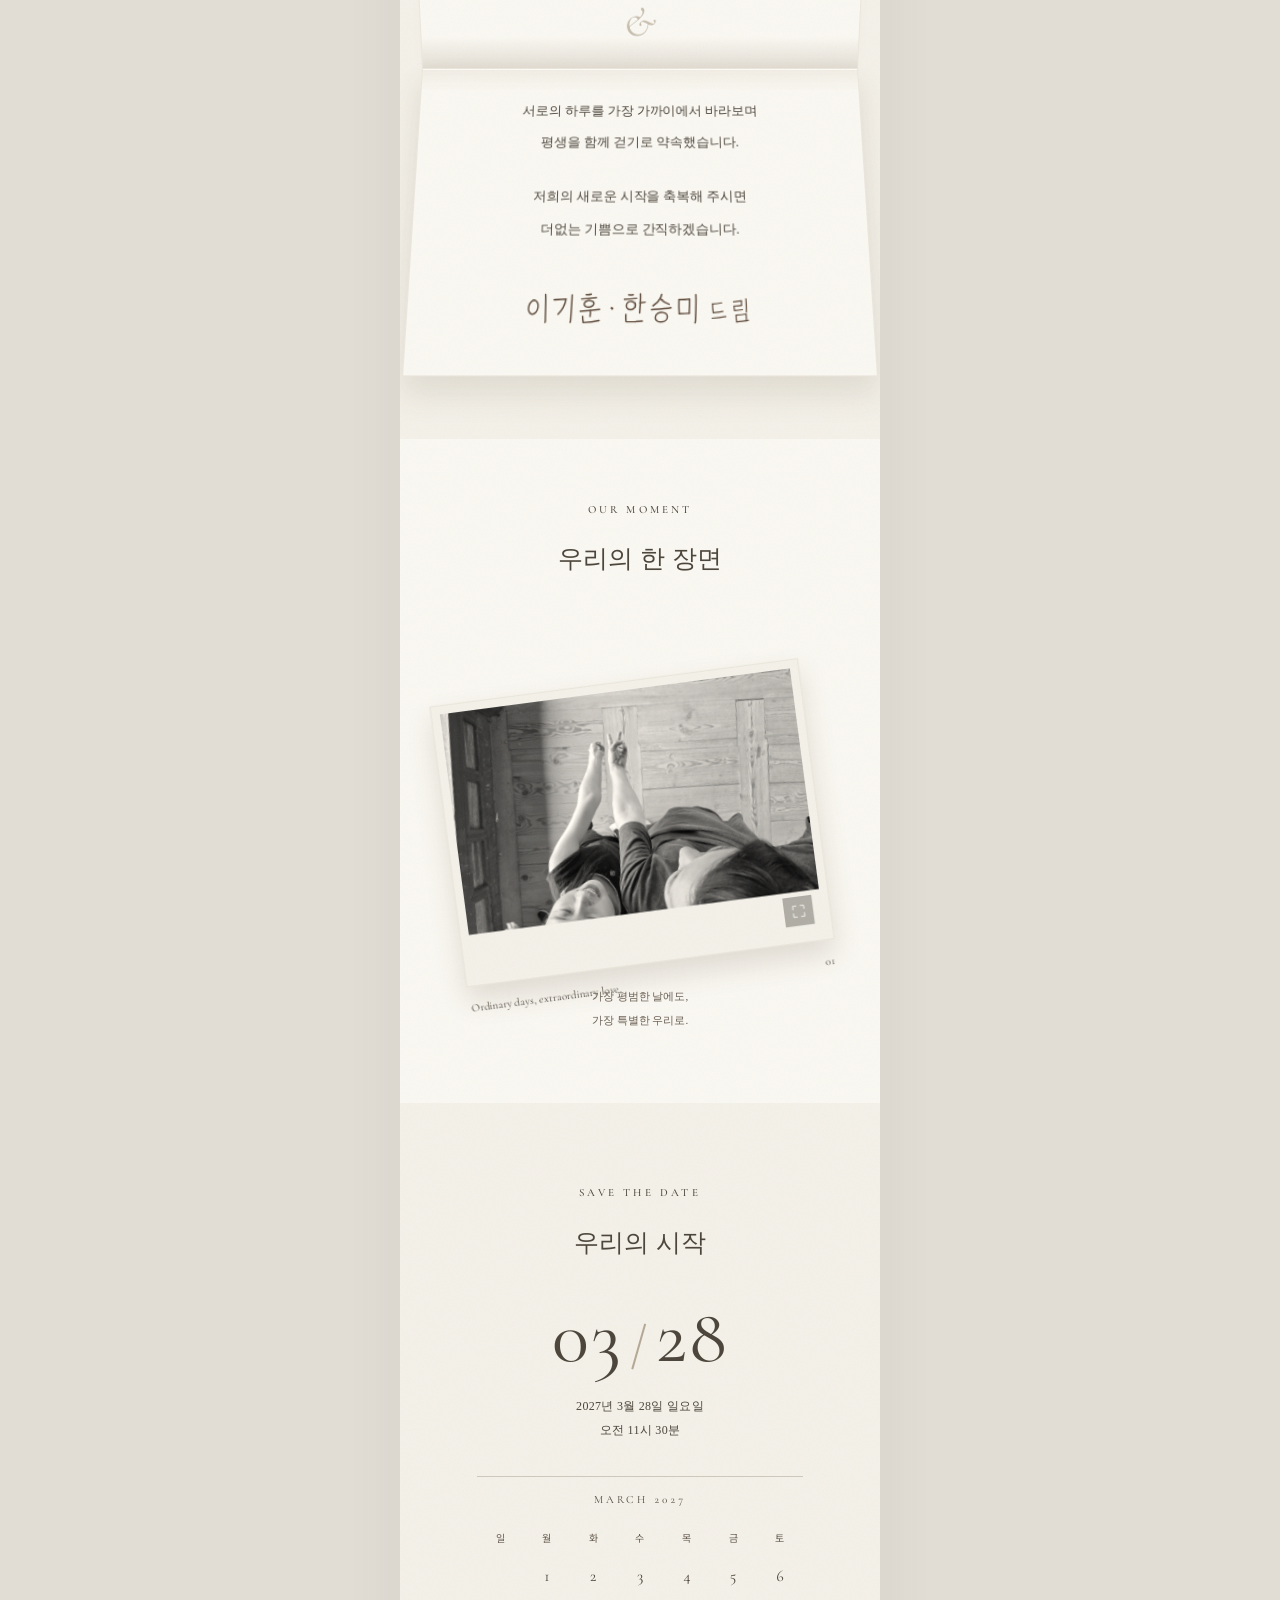
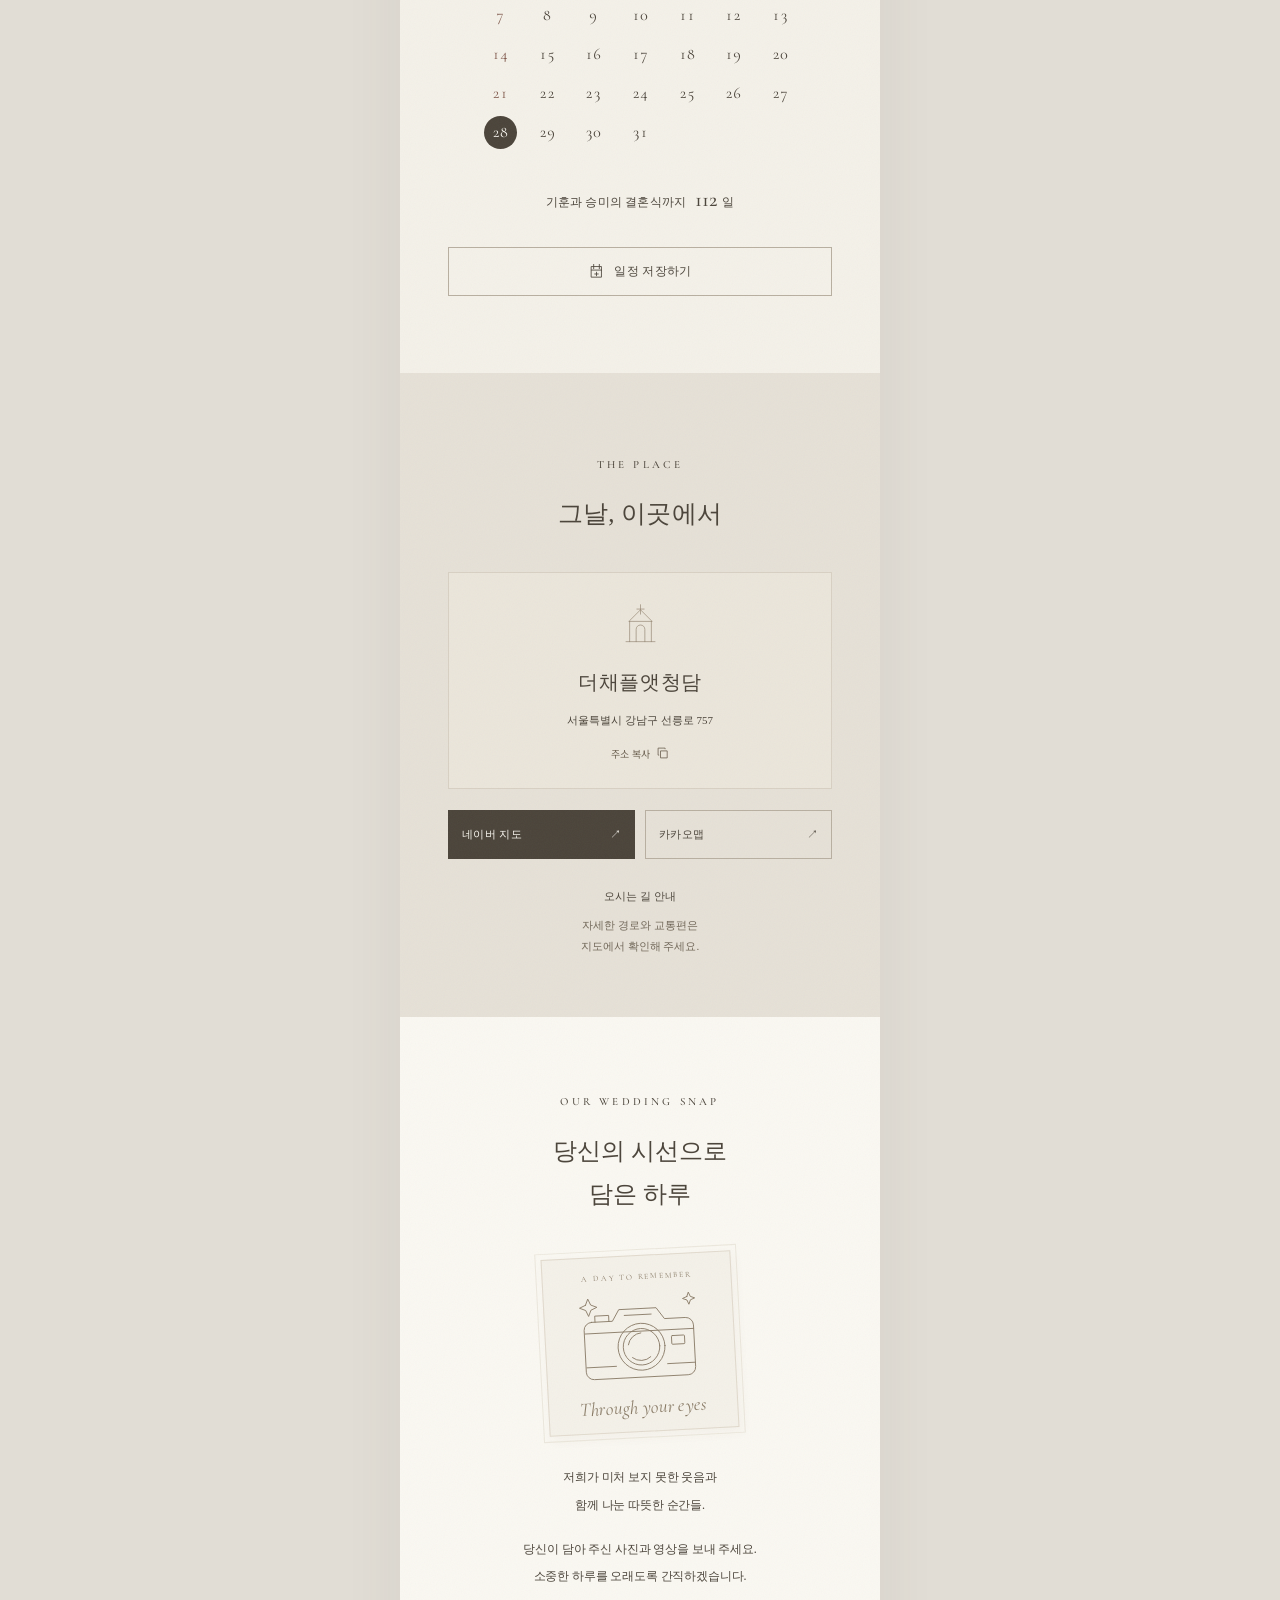
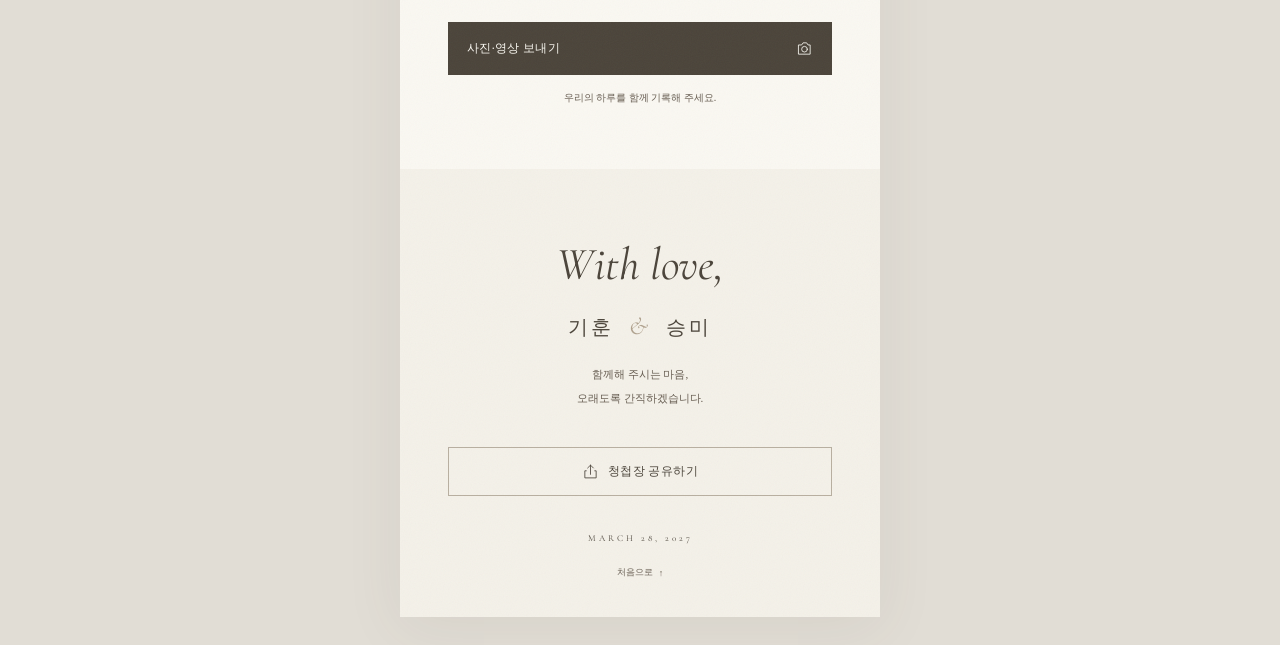
==== commit 9723d919: "Draw the couple's Korean sign-off once at the end of the invitation letter" ====
--- a/rustic/index.html
+++ b/rustic/index.html
@@ -42,7 +42,7 @@
   <link rel="preconnect" href="https://fonts.googleapis.com">
   <link rel="preconnect" href="https://fonts.gstatic.com" crossorigin>
   <link href="https://fonts.googleapis.com/css2?family=Cormorant+Garamond:ital,wght@0,400;0,500;0,600;1,400;1,500&family=Noto+Sans+KR:wght@400;500&family=Noto+Serif+KR:wght@400;500;600&display=swap" rel="stylesheet">
-  <link rel="stylesheet" href="styles.css?v=11">
+  <link rel="stylesheet" href="styles.css?v=12">
 </head>
 <body>
   <a class="skip-link" href="#invitation">초대의 글로 건너뛰기</a>
@@ -154,7 +154,64 @@
       <div class="paper-panel paper-panel--lower">
       <p class="invitation-copy">서로의 하루를 가장 가까이에서 바라보며<br>평생을 함께 걷기로 약속했습니다.</p>
       <p class="invitation-copy">저희의 새로운 시작을 축복해 주시면<br>더없는 기쁨으로 간직하겠습니다.</p>
-      <p class="signature">이기훈 · 한승미 <span>드림</span></p>
+      <p class="signature" id="letter-signature">
+        <span class="signature-print">이기훈 · 한승미 <span>드림</span></span>
+        <svg class="written-signature" xmlns="http://www.w3.org/2000/svg" viewBox="0 0 314 58" fill="none" stroke="currentColor" stroke-width="2.1" stroke-linecap="round" stroke-linejoin="round" aria-hidden="true" focusable="false">
+          <g data-syllable="이" transform="translate(4 7) rotate(-2 15 22)">
+            <path pathLength="1" d="M12.2 11.9C8.7 10.9 4.6 14.3 3.5 19.4C2.2 24.4 3.9 29.1 7.6 29.8C11.3 30.4 15.2 26.2 15.9 20.8C16.5 16.4 15.2 13.3 12.2 11.9Z"/>
+            <path pathLength="1" d="M26.3 4.2C26.7 13.1 25.8 25.5 25.6 38.3Q25.6 40.3 25.1 41.1"/>
+          </g>
+          <g data-syllable="기" transform="translate(39 7) rotate(1.5 15 22)">
+            <path pathLength="1" d="M2.2 11.3Q10.2 10.5 18.1 9.7C17.2 16.2 14.2 24.1 8.2 30.3"/>
+            <path pathLength="1" d="M26.1 4.1C26.2 13.5 25.8 24.9 25.4 37.7Q25.3 39.7 24.9 40.5"/>
+          </g>
+          <g data-syllable="훈" transform="translate(74 7) rotate(-2.4 15 22)">
+            <path pathLength="1" d="M11.2 3.9Q14.6 4.5 18.1 3.6"/>
+            <path pathLength="1" d="M4.9 9.5Q14.6 9.4 24.8 8.5"/>
+            <path pathLength="1" d="M16.6 12.1C12.8 11.2 8.6 13.1 8.2 16.2C7.9 18.9 10.8 20.8 14.8 20.6C18.5 20.4 21.5 18.2 21.2 15.5C21 13.6 19.2 12.6 16.6 12.1Z"/>
+            <path pathLength="1" d="M2.6 25.6Q15 25.1 28.6 24.1"/>
+            <path pathLength="1" d="M16.1 25.1Q16.3 29.5 15.5 33"/>
+            <path pathLength="1" d="M5.6 32.4Q5.4 36.6 6.1 40.7C12.4 40.6 20.9 40 27.4 38.9"/>
+          </g>
+          <g data-syllable="·" transform="translate(119 29)" stroke-width="3.3">
+            <path pathLength="1" d="M0 0Q.4 .3 .6 .5"/>
+          </g>
+          <g data-syllable="한" transform="translate(133 7) rotate(1.6 15 22)">
+            <path pathLength="1" d="M8.3 4.5Q11.1 5.1 14.3 4.3"/>
+            <path pathLength="1" d="M2.7 10.5Q10.8 10.2 19.1 9.2"/>
+            <path pathLength="1" d="M12.4 13.1C8.6 12.7 5.8 15.3 5.6 18.8C5.5 22.1 7.9 24.2 11.4 24C15.1 23.9 17.7 20.9 17.6 17.6C17.5 15.1 15.4 13.5 12.4 13.1Z"/>
+            <path pathLength="1" d="M24.1 2.9C24.7 10.2 24.2 18.7 23.7 28"/>
+            <path pathLength="1" d="M24 14.6Q27.5 14.1 30.8 13.6"/>
+            <path pathLength="1" d="M5.3 30.6Q5.1 35.6 5.8 40.1C12.2 40.3 20.1 39.8 27.5 38.8"/>
+          </g>
+          <g data-syllable="승" transform="translate(170 7) rotate(-1.8 15 22)">
+            <path pathLength="1" d="M16.9 3.9C15.4 9.4 10.8 15.2 4.6 18.6"/>
+            <path pathLength="1" d="M14.8 9.4C17.7 12.8 21.8 15.6 26.5 17.3"/>
+            <path pathLength="1" d="M2.5 23.6C10.4 23.3 20.6 23.1 28.7 22"/>
+            <path pathLength="1" d="M17.5 27.8C12.9 26.9 7.7 29.4 7.2 33.8C6.6 37.8 10.2 40.4 15 40.3C19.9 40.2 23.4 37.2 23.4 33.6C23.5 30.5 20.8 28.5 17.5 27.8Z"/>
+          </g>
+          <g data-syllable="미" transform="translate(206 7) rotate(.8 15 22)">
+            <path pathLength="1" d="M3.4 11.1Q3.1 19.5 3.8 29.6"/>
+            <path pathLength="1" d="M3.6 11C8.1 10.9 13.3 10.6 17.7 9.9Q17.8 19.7 17.2 28.7"/>
+            <path pathLength="1" d="M3.7 29.6Q10.3 29.6 17.3 28.8"/>
+            <path pathLength="1" d="M26.1 3.8C26.8 13.3 26 26.2 25.6 38.7Q25.5 40.4 25 41.2"/>
+          </g>
+          <g data-syllable="드" transform="translate(251 16) scale(.79) rotate(-3 14 20)" stroke-width="2.2">
+            <path pathLength="1" d="M5.2 9.1Q12.5 8.9 20.9 7.9"/>
+            <path pathLength="1" d="M5.2 9.2C4.9 14.2 5 19.2 5.4 23.7Q13.6 23.5 21.9 22.3"/>
+            <path pathLength="1" d="M2.8 33Q14.3 32.5 26.2 31.2"/>
+          </g>
+          <g data-syllable="림" transform="translate(281 15) scale(.79) rotate(-2 15 22)" stroke-width="2.2">
+            <path pathLength="1" d="M2.9 6.7Q9.2 6.5 16.7 5.6L16.2 13.1"/>
+            <path pathLength="1" d="M3.6 13.9Q9.9 13.8 16.2 13.1"/>
+            <path pathLength="1" d="M3.6 13.9Q3.3 17.3 3.8 21.5Q10.3 21.2 17.4 20.3"/>
+            <path pathLength="1" d="M24.4 2.4C24.8 9.2 24.4 16.7 23.8 24.7"/>
+            <path pathLength="1" d="M5.9 29.1Q5.7 35 6.4 40.4"/>
+            <path pathLength="1" d="M6 29.2Q14.1 28.9 23.2 27.8Q23.4 33.7 22.8 39.2"/>
+            <path pathLength="1" d="M6.3 40.4C11.8 40.1 17.7 39.8 23 39.1Q25 38.8 26.3 38.3"/>
+          </g>
+        </svg>
+      </p>
       </div>
       </div>
     </section>
@@ -274,6 +331,6 @@
   <script src="script.js?v=11"></script>
   <script src="config.js?v=11"></script>
   <script src="guest-upload.js?v=11"></script>
-  <script src="interactions.js?v=11"></script>
+  <script src="interactions.js?v=12"></script>
 </body>
 </html>
--- a/rustic/styles.css
+++ b/rustic/styles.css
@@ -29,6 +29,14 @@
 .hero--letter .hero__eyebrow{margin-bottom:26px}
 .hero--letter .hero__names{margin-top:23px}
 .hero--letter .scroll-cue{margin-top:29px}
+
+/* The letter closes with a pen signature. Other designs use the printed names. */
+.written-signature{display:none}
+.signature .signature-print{font:inherit;letter-spacing:inherit;margin:0}
+[data-design=letter] .written-signature{display:block;width:min(218px,100%);height:auto;margin:0 auto;color:#665344;stroke-width:2.1}
+[data-design=letter] .signature-print{position:absolute;width:1px;height:1px;overflow:hidden;clip-path:inset(50%);white-space:nowrap}
+@media(prefers-reduced-motion:reduce){.written-signature path{opacity:1!important;stroke-dashoffset:0!important;stroke-dasharray:none!important}}
+@media print{.written-signature path{opacity:1!important;stroke-dashoffset:0!important;stroke-dasharray:none!important}}
 
 /* One sheet leaves its envelope and becomes the cover itself. */
 .letter-card{display:flex;flex-direction:column;align-items:center;width:100%;position:relative;z-index:1}
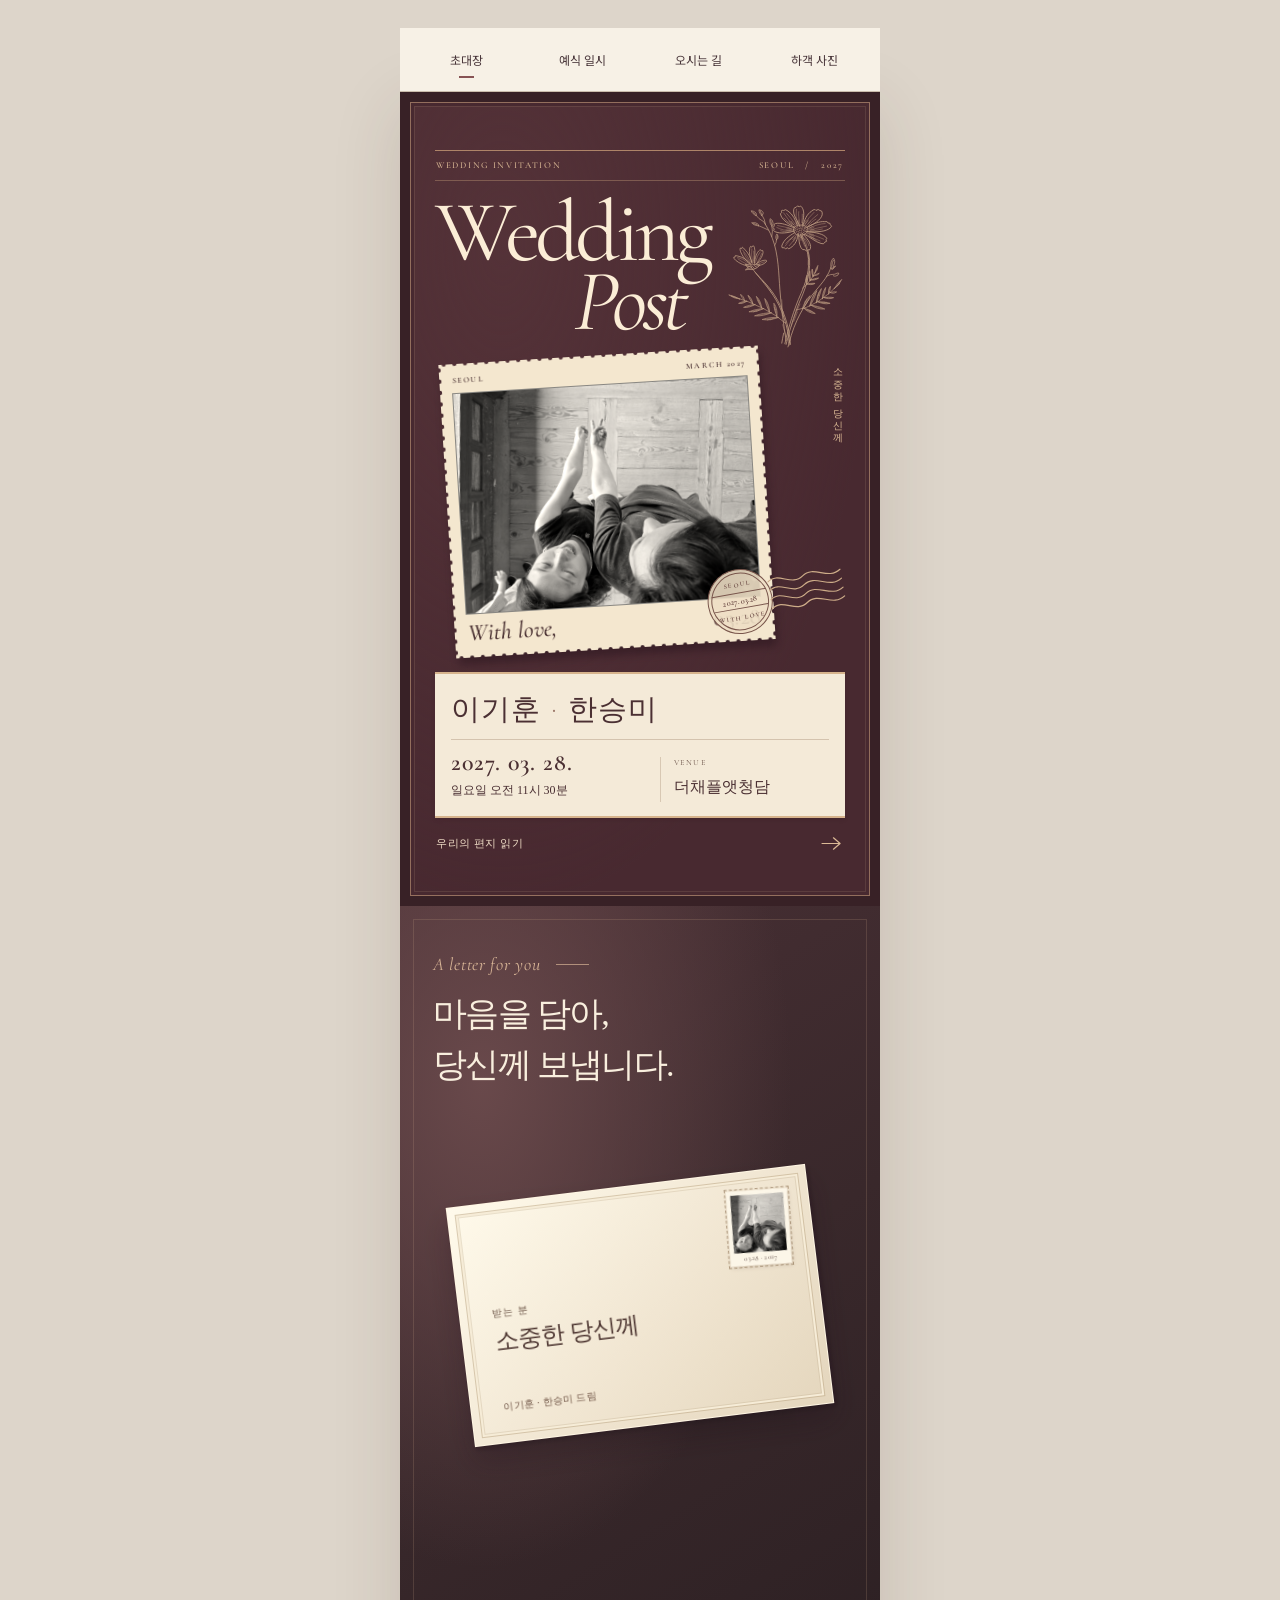
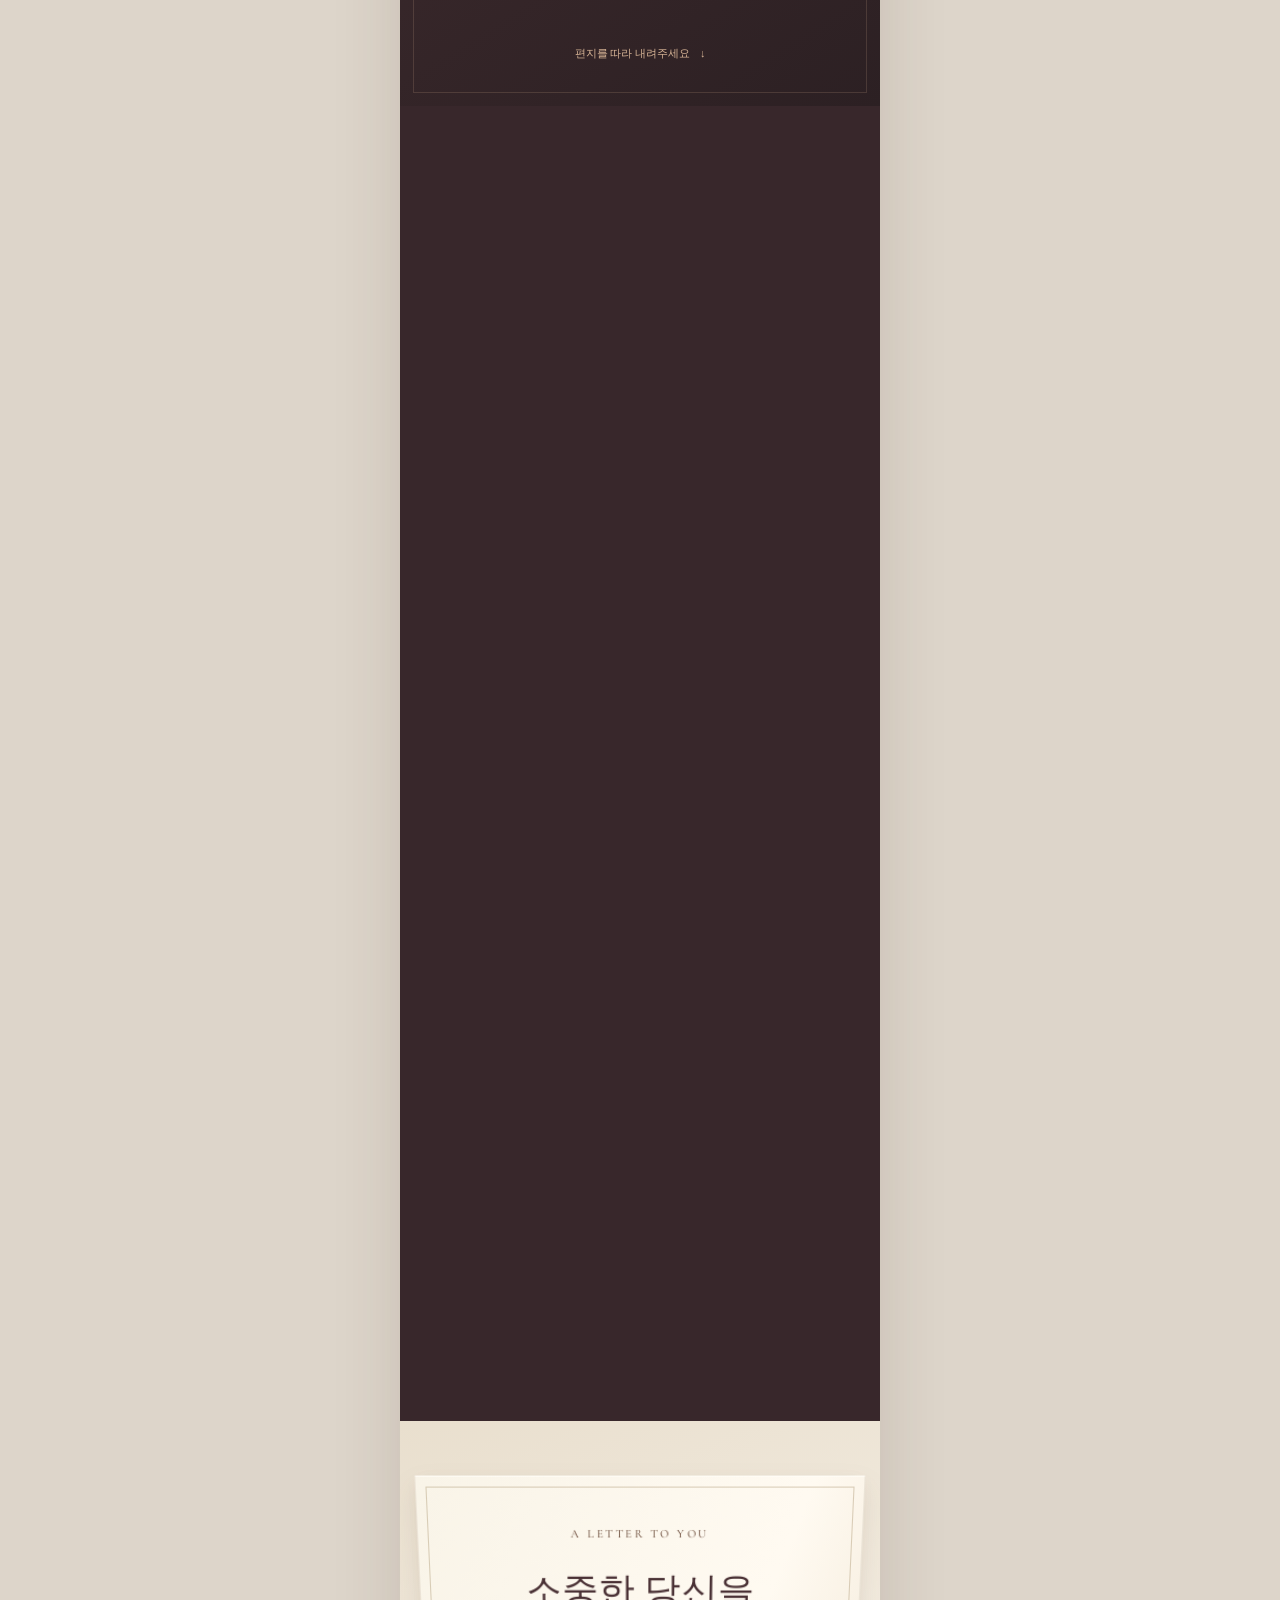
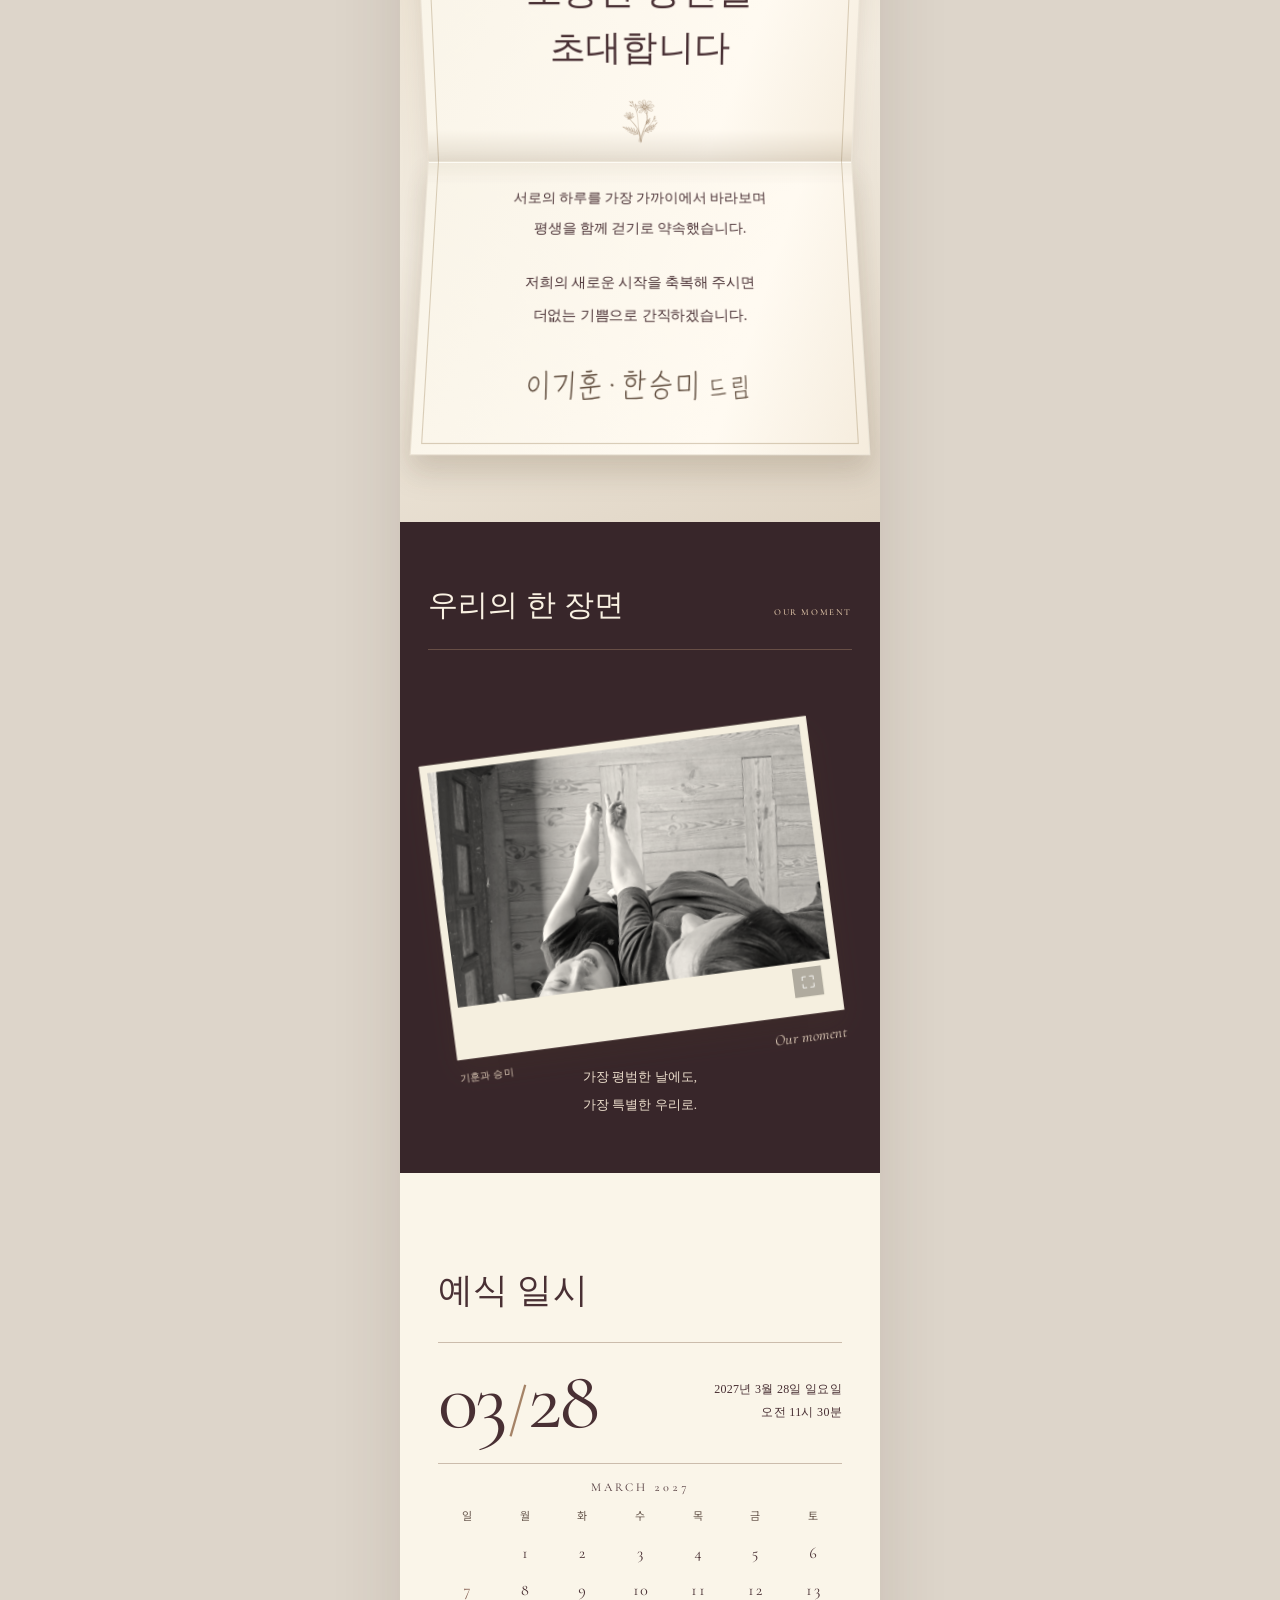
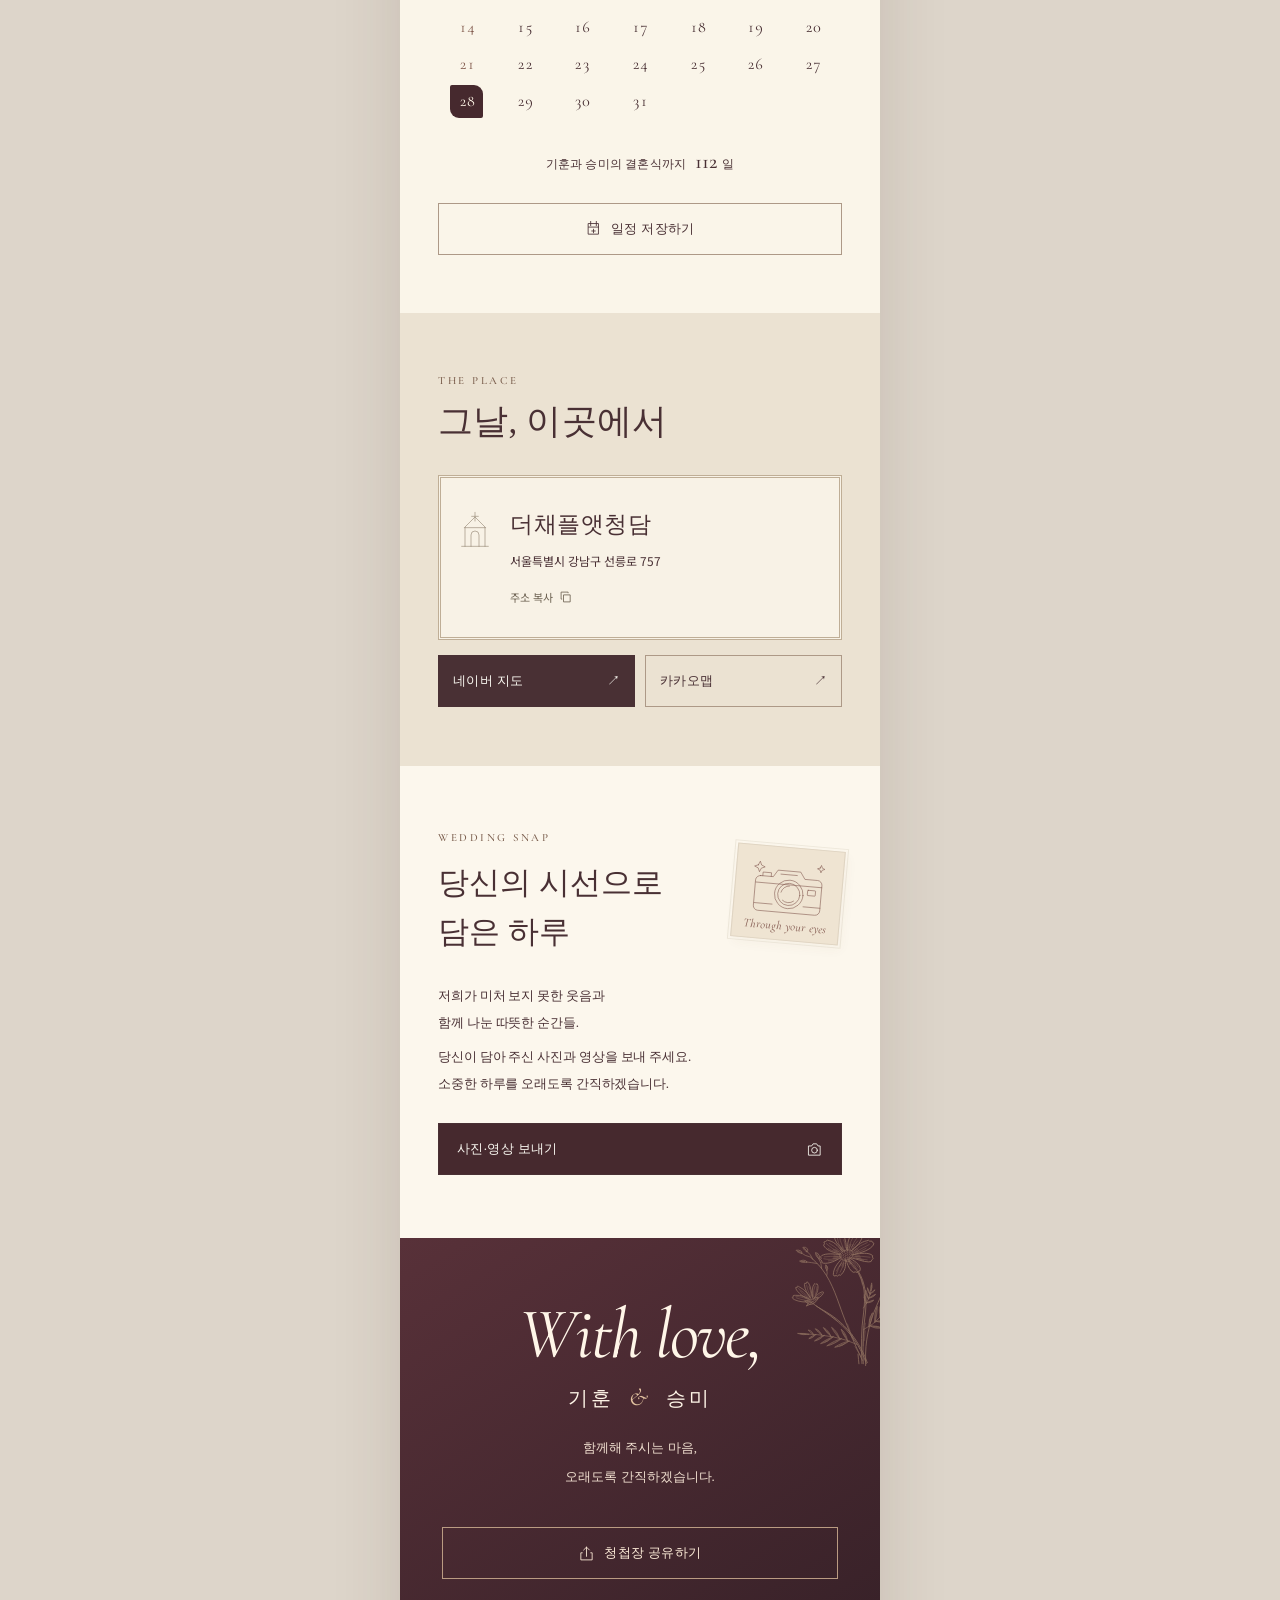
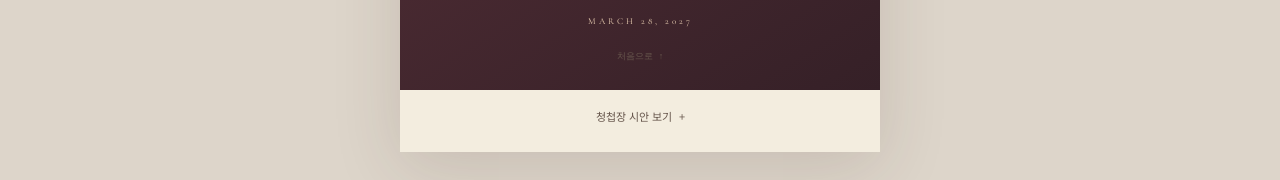
==== commit 1161e5b6: "Redesign the letter invitation as a botanical Wedding Post edition" ====
--- a/rustic/index.html
+++ b/rustic/index.html
@@ -3,7 +3,7 @@
 <head>
   <meta charset="utf-8">
   <meta name="viewport" content="width=device-width, initial-scale=1, viewport-fit=cover">
-  <meta name="theme-color" content="#f4f1e9">
+  <meta name="theme-color" content="#46292e">
   <meta name="description" content="이기훈과 한승미의 결혼식에 초대합니다. 2027년 3월 28일 일요일 오전 11시 30분, 더채플앳청담.">
   <meta property="og:title" content="이기훈 · 한승미, 결혼합니다">
   <meta property="og:description" content="2027. 03. 28. 일요일 오전 11시 30분 · 더채플앳청담">
@@ -41,53 +41,66 @@
   </script>
   <link rel="preconnect" href="https://fonts.googleapis.com">
   <link rel="preconnect" href="https://fonts.gstatic.com" crossorigin>
-  <link href="https://fonts.googleapis.com/css2?family=Cormorant+Garamond:ital,wght@0,400;0,500;0,600;1,400;1,500&family=Noto+Sans+KR:wght@400;500&family=Noto+Serif+KR:wght@400;500;600&display=swap" rel="stylesheet">
-  <link rel="stylesheet" href="styles.css?v=12">
+  <link href="https://fonts.googleapis.com/css2?family=Cormorant+Garamond:ital,wght@0,400;0,500;0,600;1,400;1,500&family=Noto+Sans+KR:wght@400;500&family=Noto+Serif+KR:wght@400;500;600&display=swap" rel="stylesheet" media="print" onload="this.media='all'">
+  <noscript><link href="https://fonts.googleapis.com/css2?family=Cormorant+Garamond:ital,wght@0,400;0,500;0,600;1,400;1,500&family=Noto+Sans+KR:wght@400;500&family=Noto+Serif+KR:wght@400;500;600&display=swap" rel="stylesheet"></noscript>
+  <link rel="stylesheet" href="styles.css?v=13">
+  <link rel="stylesheet" href="stationery.css?v=13">
+  <link rel="stylesheet" href="cover.css?v=13">
+  <link rel="stylesheet" href="postal-scene.css?v=13">
 </head>
 <body>
   <a class="skip-link" href="#invitation">초대의 글로 건너뛰기</a>
-  <nav class="design-switcher" aria-label="청첩장 시안 선택">
-    <span class="design-switcher__label">DESIGN<br>STUDY</span>
-    <a href="?design=letter" data-design-link="letter"><span>01</span> 편지</a>
-    <a href="?design=photo" data-design-link="photo"><span>02</span> 사진</a>
-    <a href="?design=emboss" data-design-link="emboss"><span>03</span> 여백</a>
+  <nav class="invitation-nav" aria-label="청첩장 바로가기">
+    <a href="#top">초대장</a>
+    <a href="#ceremony">예식 일시</a>
+    <a href="#location">오시는 길</a>
+    <a href="#wedding-snap">하객 사진</a>
   </nav>
 
   <main class="invitation-page" id="top">
-    <header class="hero hero--letter" aria-labelledby="letter-title">
+    <header class="hero hero--letter post-cover" aria-labelledby="letter-title">
       <div class="envelope-intro" aria-hidden="true">
         <p class="eyebrow envelope-caption">A LETTER FOR YOU</p>
         <span class="envelope-back"></span>
-        <span class="envelope-front"></span>
+        <span class="envelope-front"><span class="post-envelope-address">소중한 당신께</span></span>
         <span class="envelope-flap"></span>
-        <p class="envelope-from">이기훈 · 한승미 드림</p>
-      </div>
-      <div class="letter-card">
-      <p class="eyebrow hero__eyebrow">THE WEDDING OF</p>
-      <figure class="keepsake-postage">
-        <div class="postage hero__stamp">
-          <span class="postage__issue">THE WEDDING POST</span>
-          <img src="../assets/our-moment.jpg" alt="우리의 결혼 소식을 전하는 사진 우표. 함께 웃고 있는 기훈과 승미" width="1536" height="1152" fetchpriority="high">
-          <span class="postage__caption"><span>WITH LOVE<br><small>기훈 · 승미</small></span><strong>03.28<small>2027</small></strong></span>
-        </div>
-        <svg class="postage-cancellation" viewBox="0 0 160 86" aria-hidden="true">
-          <g transform="rotate(-12 81 43)">
-            <circle cx="43" cy="43" r="35"/><circle cx="43" cy="43" r="30"/>
-            <path d="M21 35h44M21 51h44M77 29c13-11 26 11 39 0s26 11 39 0M77 39c13-11 26 11 39 0s26 11 39 0M77 49c13-11 26 11 39 0s26 11 39 0M77 59c13-11 26 11 39 0s26 11 39 0"/>
-            <text x="43" y="27">SEOUL</text><text class="postage-cancellation__date" x="43" y="46">2027.03.28</text><text x="43" y="64">WITH LOVE</text>
-          </g>
-        </svg>
-        <figcaption class="postage-dedication">우리의 한 장면을 담아<br>소중한 당신께 보냅니다.</figcaption>
-      </figure>
-      <h1 class="hero__names" id="letter-title">이기훈 <span>·</span> 한승미</h1>
-      <div class="hero__details">
-        <p class="hero__date">2027. 03. 28.</p>
-        <p>일요일 오전 11시 30분</p>
-        <p class="hero__venue">더채플앳청담</p>
-      </div>
-      <a class="scroll-cue" href="#promise-story" aria-label="아래로 스크롤하여 두 사람의 이야기 보기"><span>아래로 펼쳐지는 우리의 이야기</span><svg viewBox="0 0 24 30" aria-hidden="true"><path d="M12 1v26M4 19l8 8 8-8"/></svg></a>
-      </div>
-      <div class="sleeve-edge" aria-hidden="true"></div>
+        <p class="envelope-from">기훈과 승미 드림</p>
+      </div>
+      <div class="letter-card post-edition">
+        <div class="post-edition__imprint" aria-hidden="true"><span>WEDDING INVITATION</span><span>SEOUL &nbsp; / &nbsp; 2027</span></div>
+        <div class="post-edition__head" aria-hidden="true">
+          <span class="post-edition__botanical"></span>
+          <p class="post-edition__masthead"><span>Wedding</span><em>Post</em></p>
+        </div>
+        <figure class="post-plate">
+          <div class="post-gum-shadow">
+            <div class="post-gum">
+              <div class="post-gum__rail" aria-hidden="true"><span>SEOUL</span><span>MARCH 2027</span></div>
+              <img src="../assets/our-moment.jpg" alt="우표에 담긴 한 장면. 기훈과 승미가 함께 누워 웃고 있습니다." width="1536" height="1152" fetchpriority="high">
+              <div class="post-gum__impression" aria-hidden="true"><em>With love,</em><span>03.28</span></div>
+            </div>
+          </div>
+          <svg class="post-edition__cancel" viewBox="0 0 165 92" aria-hidden="true" focusable="false">
+            <g class="post-edition__cancel-ink" transform="rotate(-10 81 47)">
+              <g class="post-edition__postmark">
+                <circle cx="43" cy="46" r="35.5"/><circle cx="43" cy="46" r="31.4"/>
+                <path d="M13 36.5h60M13 53.5h60"/>
+                <text x="43" y="29.5">SEOUL</text><text class="post-edition__date-ink" x="43" y="48.5">2027.03.28</text><text x="43" y="66">WITH LOVE</text>
+              </g>
+              <g class="post-edition__waves"><path d="M77 30c13-10 25 10 39 0s27 10 42 0M77 40c13-10 25 10 39 0s27 10 42 0M77 50c13-10 25 10 39 0s27 10 42 0M77 60c13-10 25 10 39 0s27 10 42 0"/></g>
+            </g>
+          </svg>
+          <figcaption class="post-plate__dedication">소중한 당신께</figcaption>
+        </figure>
+        <div class="post-record">
+          <h1 class="post-record__names" id="letter-title">이기훈 <span>·</span> 한승미</h1>
+          <div class="post-record__details">
+            <time datetime="2027-03-28T11:30:00+09:00"><strong>2027. 03. 28.</strong><span>일요일 오전 11시 30분</span></time>
+            <div class="post-record__place"><small>VENUE</small><span>더채플앳청담</span></div>
+          </div>
+        </div>
+        <a class="post-edition__open" href="#promise-story"><span>우리의 편지 읽기</span><svg viewBox="0 0 25 20" aria-hidden="true"><path d="M2 10h19m-7-6 7 6-7 6"/></svg></a>
+      </div>
     </header>
 
     <header class="hero hero--photo" aria-labelledby="photo-title">
@@ -111,35 +124,56 @@
     <section class="letter-story" id="promise-story" aria-labelledby="promise-title">
       <div class="letter-stage">
         <div class="letter-story__heading">
-          <p class="eyebrow">A LETTER, FOR YOU</p>
+          <p class="eyebrow">A letter for you</p>
           <h2 id="promise-title">마음을 담아,<br>당신께 보냅니다.</h2>
         </div>
+
         <div class="letter-story__art">
-          <div class="postal-grid" aria-hidden="true"><span>TO OUR DEAREST</span><span>SEOUL · 2027</span></div>
-          <div class="letter-backing letter-backing--left" aria-hidden="true"></div>
-          <div class="letter-backing letter-backing--right" aria-hidden="true"></div>
-          <div class="postal-back" aria-hidden="true"></div>
-          <figure class="story-photo">
-            <img src="../assets/our-moment.jpg" alt="함께 누워 웃으며 손을 뻗는 기훈과 승미의 사진" width="1536" height="1152" loading="lazy">
-            <figcaption><span>A moment, sent with love.</span><small>기훈 · 승미 &nbsp; / &nbsp; 2027. 03. 28.</small></figcaption>
-          </figure>
-          <div class="postal-cover" aria-hidden="true">
-            <span class="postal-cover__edition">THE WEDDING POST<br>기훈과 승미의 결혼 소식</span>
-            <span class="postal-love-stamp"><img src="../assets/our-moment.jpg" alt="" width="1536" height="1152" loading="lazy"><small>03.28 · 2027</small></span>
-            <span class="postal-addressee"><small>받는 분</small><strong>소중한 당신께</strong></span>
-            <svg class="postal-postmark" viewBox="0 0 160 86">
-              <circle cx="43" cy="43" r="35"/><circle cx="43" cy="43" r="30"/>
-              <path d="M21 35h44M21 51h44M77 29c13-11 26 11 39 0s26 11 39 0M77 39c13-11 26 11 39 0s26 11 39 0M77 49c13-11 26 11 39 0s26 11 39 0M77 59c13-11 26 11 39 0s26 11 39 0"/>
-              <text x="43" y="27">SEOUL</text><text class="postage-cancellation__date" x="43" y="46">2027.03.28</text><text x="43" y="64">WITH LOVE</text>
-            </svg>
-            <span class="postal-sender">보내는 이 &nbsp; 이기훈 · 한승미</span>
+          <svg class="postal-current" viewBox="0 0 480 180" preserveAspectRatio="none" aria-hidden="true">
+            <path pathLength="1" d="M-12 109 C45 163 87 158 140 100 S237 33 291 88 S402 143 492 52"/>
+            <path pathLength="1" d="M-12 118 C45 172 87 167 140 109 S237 42 291 97 S402 152 492 61"/>
+            <path pathLength="1" d="M-12 127 C45 181 87 176 140 118 S237 51 291 106 S402 161 492 70"/>
+          </svg>
+          <div class="postal-packet">
+            <div class="packet-recto" aria-hidden="true">
+              <div class="packet-stamp">
+                <img src="../assets/our-moment.jpg" width="1536" height="1152" alt="" loading="lazy">
+                <span>03.28 · 2027</span>
+              </div>
+              <svg class="packet-cancel" viewBox="0 0 146 72" aria-hidden="true">
+                <circle cx="37" cy="36" r="31"/><circle cx="37" cy="36" r="27"/>
+                <path d="M15 29h44M15 44h44M67 23q10-7 20 0t20 0t20 0t20 0M67 32q10-7 20 0t20 0t20 0t20 0M67 41q10-7 20 0t20 0t20 0t20 0M67 50q10-7 20 0t20 0t20 0t20 0"/>
+                <text x="37" y="23">SEOUL</text><text x="37" y="39">2027.03.28</text><text x="37" y="55">WITH LOVE</text>
+              </svg>
+              <div class="packet-address"><span>받는 분</span><strong>소중한 당신께</strong></div>
+              <p class="packet-sender">이기훈 · 한승미 드림</p>
+            </div>
+            <div class="packet-verso">
+              <div class="packet-back packet-paper" aria-hidden="true"></div>
+              <div class="packet-lid packet-paper" aria-hidden="true">
+                <div class="packet-hinge">
+                  <span class="flap-outside"></span>
+                  <span class="flap-lining"></span>
+                </div>
+              </div>
+              <figure class="story-photo">
+                <img src="../assets/our-moment.jpg" width="1536" height="1152" loading="lazy" alt="나란히 누워 손을 뻗고 웃는 기훈과 승미">
+                <figcaption><span>With love,</span><small>2027. 03. 28.</small></figcaption>
+              </figure>
+              <div class="packet-pocket packet-paper" aria-hidden="true">
+                <svg viewBox="0 0 300 200" preserveAspectRatio="none">
+                  <path d="M0 0 150 106 300 0M0 200l114-108m186 108L186 92"/>
+                </svg>
+              </div>
+            </div>
           </div>
         </div>
+
         <div class="letter-story__copy">
           <p class="story-line story-line--one"><span>우리의 가장 소중한 소식을</span></p>
           <p class="story-line story-line--two"><span>당신에게 전합니다.</span></p>
         </div>
-        <p class="letter-story__hint" aria-hidden="true">천천히, 편지를 펼쳐 주세요 <span>↓</span></p>
+        <p class="letter-story__hint" aria-hidden="true">편지를 따라 내려주세요 <span>↓</span></p>
         <div class="letter-story__progress" aria-hidden="true"><span></span></div>
       </div>
     </section>
@@ -149,7 +183,7 @@
       <div class="paper-panel paper-panel--upper">
       <p class="eyebrow">A LETTER TO YOU</p>
       <h2 id="invitation-title">소중한 당신을<br>초대합니다</h2>
-      <span class="small-ampersand" aria-hidden="true">&amp;</span>
+      <span class="letter-flower" aria-hidden="true"></span>
       </div>
       <div class="paper-panel paper-panel--lower">
       <p class="invitation-copy">서로의 하루를 가장 가까이에서 바라보며<br>평생을 함께 걷기로 약속했습니다.</p>
@@ -216,22 +250,23 @@
       </div>
     </section>
 
-    <section class="section moments-section" aria-labelledby="moments-title">
+    <section class="section moments-section" id="our-moment" aria-labelledby="moments-title">
       <div class="section-heading"><p class="eyebrow">OUR MOMENT</p><h2 id="moments-title">우리의 한 장면</h2></div>
       <div class="print-stage">
       <figure class="moment">
         <button class="moment__open" type="button" id="open-photo" data-open-photo aria-label="우리의 사진 크게 보기"><img src="../assets/our-moment.jpg" alt="함께 누워 손을 뻗으며 웃는 기훈과 승미" width="1536" height="1152" loading="lazy"><span class="moment__expand" aria-hidden="true"><svg viewBox="0 0 24 24"><path d="M9 4H4v5m11-5h5v5M4 15v5h5m11-5v5h-5"/></svg></span></button>
-        <figcaption><span>Ordinary days, extraordinary love.</span><span>01</span></figcaption>
+        <figcaption><span>기훈과 승미</span><span>Our moment</span></figcaption>
       </figure>
       </div>
       <p class="moment-note">가장 평범한 날에도,<br>가장 특별한 우리로.</p>
     </section>
 
-    <section class="section date-section" aria-labelledby="date-title">
-      <p class="eyebrow">SAVE THE DATE</p>
-      <h2 id="date-title">우리의 시작</h2>
-      <p class="date-lockup">03<span>/</span>28</p>
-      <p class="date-full"><time datetime="2027-03-28T11:30:00+09:00">2027년 3월 28일 일요일<br>오전 11시 30분</time></p>
+    <section class="section date-section" id="ceremony" aria-labelledby="date-title">
+      <div class="ceremony-heading"><p class="eyebrow">SAVE THE DATE</p><h2 id="date-title">예식 일시</h2></div>
+      <div class="date-folio">
+        <p class="date-lockup" aria-hidden="true">03<span>/</span>28</p>
+        <p class="date-full"><time datetime="2027-03-28T11:30:00+09:00">2027년 3월 28일 일요일<br>오전 11시 30분</time></p>
+      </div>
       <table class="calendar" aria-label="2027년 3월 달력, 28일 결혼식">
         <caption>MARCH 2027</caption>
         <thead><tr><th scope="col">일</th><th scope="col">월</th><th scope="col">화</th><th scope="col">수</th><th scope="col">목</th><th scope="col">금</th><th scope="col">토</th></tr></thead>
@@ -257,14 +292,12 @@
         <button class="text-button" type="button" id="copy-address">주소 복사 <svg viewBox="0 0 20 20" aria-hidden="true"><path d="M7 7h9v10H7zM4 13H3V3h10v1"/></svg></button>
       </div>
       <div class="map-links"><a class="button" href="https://map.naver.com/p/search/%EB%8D%94%EC%B1%84%ED%94%8C%EC%95%B3%EC%B2%AD%EB%8B%B4" target="_blank" rel="noopener noreferrer">네이버 지도 <span aria-hidden="true">↗</span><span class="visually-hidden">(새 창)</span></a><a class="button button--outline" href="https://map.kakao.com/?q=%EB%8D%94%EC%B1%84%ED%94%8C%EC%95%B3%EC%B2%AD%EB%8B%B4" target="_blank" rel="noopener noreferrer">카카오맵 <span aria-hidden="true">↗</span><span class="visually-hidden">(새 창)</span></a></div>
-      <div class="travel-note"><p class="travel-note__label">오시는 길 안내</p><p>자세한 경로와 교통편은<br>지도에서 확인해 주세요.</p></div>
     </section>
 
     <section class="section guest-photo-section" id="wedding-snap" aria-labelledby="guest-photo-title">
-      <p class="eyebrow">OUR WEDDING SNAP</p>
-      <h2 id="guest-photo-title">당신의 시선으로<br>담은 하루</h2>
+      <div class="snap-heading"><p class="eyebrow">WEDDING SNAP</p>
+      <h2 id="guest-photo-title">당신의 시선으로<br>담은 하루</h2></div>
       <div class="guest-camera" aria-hidden="true">
-        <span class="guest-camera__edition">A DAY TO REMEMBER</span>
         <svg viewBox="0 0 160 112">
           <path d="M25 34h24l8-13h43l9 13h24a9 9 0 0 1 9 9v48a9 9 0 0 1-9 9H25a9 9 0 0 1-9-9V43a9 9 0 0 1 9-9Z"/>
           <path d="M29 34v-7h16v7M17 47h125M17 86h34m59 0h32M63 28h31"/>
@@ -278,7 +311,6 @@
       <p class="guest-photo-copy">저희가 미처 보지 못한 웃음과<br>함께 나눈 따뜻한 순간들.</p>
       <p class="guest-photo-copy">당신이 담아 주신 사진과 영상을 보내 주세요.<br>소중한 하루를 오래도록 간직하겠습니다.</p>
       <button class="button guest-photo-button" id="open-guest-upload" type="button">사진·영상 보내기 <svg viewBox="0 0 24 24" aria-hidden="true"><path d="M4 7h4l2-3h5l2 3h3v13H4Z"/><circle cx="12" cy="13" r="4"/></svg></button>
-      <p class="guest-photo-footnote">우리의 하루를 함께 기록해 주세요.</p>
     </section>
 
     <footer class="closing">
@@ -289,6 +321,14 @@
       <p class="closing__date">MARCH 28, 2027</p>
       <a class="back-top" href="#top">처음으로 <span aria-hidden="true">↑</span></a>
     </footer>
+    <details class="design-archive">
+      <summary>청첩장 시안 보기</summary>
+      <nav class="design-switcher" aria-label="청첩장 시안 선택">
+        <a href="?design=letter" data-design-link="letter">편지</a>
+        <a href="?design=photo" data-design-link="photo">사진</a>
+        <a href="?design=emboss" data-design-link="emboss">여백</a>
+      </nav>
+    </details>
   </main>
 
   <dialog class="photo-dialog" id="photo-dialog" aria-label="기훈과 승미의 사진">
@@ -328,9 +368,9 @@
     </form>
   </dialog>
   <div class="toast" id="toast" role="status" aria-live="polite"></div>
-  <script src="script.js?v=11"></script>
+  <script src="script.js?v=13"></script>
   <script src="config.js?v=11"></script>
   <script src="guest-upload.js?v=11"></script>
-  <script src="interactions.js?v=12"></script>
+  <script src="interactions.js?v=13"></script>
 </body>
 </html>
--- a/rustic/styles.css
+++ b/rustic/styles.css
@@ -1,34 +1,18 @@
 :root{--paper:#f4f1e9;--paper-light:#faf8f2;--ink:#4b443a;--muted:#665c50;--line:#cfc8bc;--stone:#e6e1d7;--serif:"Noto Serif KR",Batang,serif;--english:"Cormorant Garamond",Georgia,serif;--sans:"Noto Sans KR",sans-serif;color-scheme:light;font-synthesis:none}
 *{box-sizing:border-box}html{scroll-behavior:smooth;scroll-padding-top:82px}body{margin:0;color:var(--ink);background:#e1ddd5;font-family:var(--serif);font-size:14px;font-weight:400;-webkit-font-smoothing:antialiased}button,a,input{-webkit-tap-highlight-color:transparent}button,a{touch-action:manipulation}a{color:inherit}button{font:inherit;color:inherit;cursor:pointer}button:focus-visible,a:focus-visible{outline:2px solid #75604c;outline-offset:5px}button:disabled{cursor:default}img{display:block;max-width:100%;height:auto}p,h1,h2,h3,figure{margin:0}svg{width:20px;height:20px;fill:none;stroke:currentColor;stroke-width:1.2;stroke-linecap:round;stroke-linejoin:round}a{text-decoration:none}.visually-hidden{position:absolute;width:1px;height:1px;padding:0;margin:-1px;overflow:hidden;clip:rect(0,0,0,0);white-space:nowrap;border:0}.skip-link{position:fixed;top:8px;left:8px;z-index:99;background:var(--ink);color:#fff;padding:14px;transform:translateY(-150%)}.skip-link:focus{transform:translateY(0)}
 .design-switcher{position:sticky;top:0;z-index:20;display:flex;align-items:center;gap:6px;width:100%;max-width:480px;min-height:64px;margin:0 auto;padding:8px 16px;background:rgba(249,247,241,.95);backdrop-filter:blur(14px);border-bottom:1px solid #d7d0c4;font-family:var(--sans)}.design-switcher__label{font-size:8px;letter-spacing:1.6px;line-height:1.7;margin-right:auto;color:var(--muted)}.design-switcher a{display:flex;align-items:center;justify-content:center;gap:7px;min-height:44px;padding:0 12px;border:1px solid transparent;border-radius:2px;font-size:12px;white-space:nowrap;transition:background .2s}.design-switcher a span{font-family:Georgia,serif;font-size:10px;opacity:.65}.design-switcher a:hover{background:#eae5dc}[data-design=letter] [data-design-link=letter],[data-design=photo] [data-design-link=photo],[data-design=emboss] [data-design-link=emboss]{background:var(--ink);color:var(--paper-light)}
-.invitation-page{max-width:480px;width:100%;margin:0 auto;background:var(--paper);box-shadow:0 10px 55px #5b503c14;overflow:hidden;position:relative}.invitation-page::before{content:"";position:absolute;inset:0;pointer-events:none;opacity:.17;z-index:2;background-image:url("data:image/svg+xml,%3Csvg viewBox='0 0 180 180' xmlns='http://www.w3.org/2000/svg'%3E%3Cfilter id='n'%3E%3CfeTurbulence type='fractalNoise' baseFrequency='.85' numOctaves='3' stitchTiles='stitch'/%3E%3C/filter%3E%3Cpath fill='%23000' opacity='.26' filter='url(%23n)' d='M0 0h180v180H0z'/%3E%3C/svg%3E");background-size:180px 180px}.hero{display:none;position:relative;min-height:720px;min-height:min(800px,calc(100svh - 64px));padding:48px 36px 58px;text-align:center}.eyebrow{font-family:var(--english);font-size:11px;font-weight:500;letter-spacing:3.2px;line-height:1.7}.hero__eyebrow{margin-bottom:42px}.hero__names{font-size:23px;font-weight:400;letter-spacing:3px;line-height:1.7}.hero__names span{font-size:15px;margin:0 7px;color:#9e9384}.hero__date{font-family:var(--english);font-size:22px;letter-spacing:2px}.hero__details{font-size:12px;line-height:2;letter-spacing:.4px}.hero__details .hero__venue{margin-top:11px;font-size:13px}.hero--letter{flex-direction:column;align-items:center;justify-content:center}.hero--letter .hero__names{margin:33px 0 15px}.postage{position:relative;isolation:isolate;width:174px;padding:14px 13px 9px;background:#f8f6ef;filter:drop-shadow(1px 2px 1px #786d5524)}.postage::before{content:"";position:absolute;inset:-6px;z-index:-1;background:radial-gradient(circle at 5px 5px,#fffaf0 2.7px,#b9b09f66 3.1px,transparent 4px) top left/10px 10px;border:7px solid transparent;mask:linear-gradient(#000 0 0) padding-box,linear-gradient(#000 0 0);mask-composite:exclude}.postage img{width:100%;height:auto;aspect-ratio:1.12;object-fit:cover;object-position:55% 75%;filter:grayscale(1) sepia(.17);border:1px solid #9c95854a}.postage__caption{display:block;font-family:var(--english);font-size:7px;letter-spacing:1.3px;padding-top:8px}.scroll-cue{display:flex;flex-direction:column;align-items:center;gap:11px;margin-top:44px;padding:8px;position:relative;z-index:3;font-size:9px;letter-spacing:1.2px;color:var(--muted)}.scroll-cue svg{height:24px;width:18px}.sleeve-edge{position:absolute;bottom:0;left:0;right:0;height:34px;border-top:1px solid #fffefa;background:linear-gradient(#f1ede4,#f5f2e9);box-shadow:0 -1px 1px #cfc6b745}.sleeve-edge::before{content:"";position:absolute;width:48px;height:24px;left:calc(50% - 24px);top:-1px;border-radius:0 0 26px 26px;background:var(--paper);border:1px solid #fffdf7;border-top:0;box-shadow:0 1px 1px #c7beae38}
+.invitation-page{max-width:480px;width:100%;margin:0 auto;background:var(--paper);box-shadow:0 10px 55px #5b503c14;overflow:hidden;position:relative}.invitation-page::before{content:"";position:absolute;inset:0;pointer-events:none;opacity:.17;z-index:2;background-image:url("data:image/svg+xml,%3Csvg viewBox='0 0 180 180' xmlns='http://www.w3.org/2000/svg'%3E%3Cfilter id='n'%3E%3CfeTurbulence type='fractalNoise' baseFrequency='.85' numOctaves='3' stitchTiles='stitch'/%3E%3C/filter%3E%3Cpath fill='%23000' opacity='.26' filter='url(%23n)' d='M0 0h180v180H0z'/%3E%3C/svg%3E");background-size:180px 180px}.hero{display:none;position:relative;min-height:720px;min-height:min(800px,calc(100svh - 64px));padding:48px 36px 58px;text-align:center}.eyebrow{font-family:var(--english);font-size:11px;font-weight:500;letter-spacing:3.2px;line-height:1.7}.hero__eyebrow{margin-bottom:42px}.hero__names{font-size:23px;font-weight:400;letter-spacing:3px;line-height:1.7}.hero__names span{font-size:15px;margin:0 7px;color:#9e9384}.hero__date{font-family:var(--english);font-size:22px;letter-spacing:2px}.hero__details{font-size:12px;line-height:2;letter-spacing:.4px}.hero__details .hero__venue{margin-top:11px;font-size:13px}.hero--letter{flex-direction:column;align-items:center;justify-content:center}.hero--letter .hero__names{margin:33px 0 15px}
 [data-design=letter] .hero--letter{display:flex}[data-design=photo] .hero--photo{display:block}[data-design=emboss] .hero--emboss{display:flex}.hero--photo{padding:0;min-height:0}.photo-masthead{display:flex;justify-content:space-between;align-items:center;padding:27px 28px 20px;font-family:var(--english);font-size:11px;letter-spacing:2px}.hero__photograph{margin:0 18px;overflow:hidden}.hero__photograph img{width:100%;aspect-ratio:1.05;object-fit:cover;object-position:55% 75%;filter:grayscale(1) sepia(.13)}.photo-caption{position:relative;padding:22px 30px 28px}.hero__script{font-family:var(--english);font-size:clamp(47px,12vw,66px);line-height:.92;letter-spacing:-1.8px;text-align:left;padding:2px 0 25px}.hero__script em{font-weight:400;margin-left:24px}.hero--photo .hero__names{font-size:19px;letter-spacing:2px;padding-top:13px}.hero--photo .hero__details{margin-top:10px}.hero--photo .hero__date{font-size:19px}.hero--photo .hero__venue{margin-top:5px}.photo-scroll{display:flex;justify-content:space-between;align-items:center;font-family:var(--english);font-size:10px;letter-spacing:2px;margin-top:21px;border-top:1px solid var(--line);min-height:44px}.photo-scroll span{font-size:20px}.hero--emboss{flex-direction:column;text-align:left;justify-content:flex-start;padding-top:39px;min-height:740px}.hero--emboss>.eyebrow{font-size:10px;letter-spacing:2.6px}.emboss-title{display:flex;justify-content:space-between;margin-top:39px;position:relative;z-index:1}.emboss-title h1{font-family:var(--english);font-size:clamp(58px,15vw,76px);font-weight:400;line-height:.74;letter-spacing:-2.5px}.emboss-title h1 span{font-size:.72em;font-style:italic;line-height:1;color:#afa699}.emboss-date{font-family:var(--english);font-size:16px;line-height:1.8;letter-spacing:3px;padding-top:33px;position:relative;text-align:center}.emboss-date::before,.emboss-date::after{content:"";height:27px;width:1px;background:var(--line);position:absolute;left:50%}.emboss-date::before{top:-8px}.emboss-date::after{top:103px}.blind-emboss{font-family:var(--english);font-style:italic;position:absolute;top:245px;left:80px;font-size:285px;line-height:1;color:var(--paper);text-shadow:-1px -1px 1px #a99f8c55,1px 2px 1px #fffdf8;transform:rotate(-8deg);user-select:none}.emboss-bottom{margin-top:auto;padding-top:195px;position:relative;z-index:1}.emboss-bottom .hero__names{font-size:19px;letter-spacing:2px}.emboss-bottom .hero__details{margin-top:13px}.emboss-bottom .hero__date{font-size:20px}.emboss-bottom .button{margin-top:23px;justify-content:space-between}
 .section{position:relative;padding:83px 36px;text-align:center}.section h2{font-size:25px;font-weight:400;letter-spacing:.2px;line-height:1.75;margin-top:18px}.invitation-section{padding-top:96px;padding-bottom:89px}.small-ampersand{display:block;font-family:var(--english);font-size:42px;font-style:italic;color:#c7bdad;margin:18px 0 20px;text-shadow:0 1px #fff;line-height:1}.invitation-copy{font-size:13px;line-height:2.35;letter-spacing:-.1px}.invitation-copy+.invitation-copy{margin-top:23px}.signature{margin-top:38px;font-size:13px;letter-spacing:1.4px}.signature span{font-size:10px;margin-left:4px;letter-spacing:.3px}.section-heading{margin-bottom:32px}.moments-section{padding-top:62px;padding-bottom:70px;background:var(--paper-light)}.moment{margin:0 -10px}.moment__open{display:block;position:relative;width:100%;padding:9px;background:var(--paper);border:1px solid #d5ccbb66;box-shadow:0 3px 8px #7165500e}.moment__open img{width:100%;aspect-ratio:4/3;object-fit:cover;filter:grayscale(1) sepia(.12)}.moment__expand{position:absolute;bottom:18px;right:18px;width:32px;height:32px;display:grid;place-items:center;color:#fff;background:#29251e55;backdrop-filter:blur(3px)}.moment__expand svg{width:18px;height:18px}.moment figcaption{display:flex;justify-content:space-between;gap:12px;padding:16px 3px 0;font-family:var(--english);font-size:12px;letter-spacing:.2px}.moment-note{font-size:11px;line-height:2.1;color:var(--muted);margin-top:32px}.date-section{padding-top:81px;padding-bottom:77px}.date-lockup{font-family:var(--english);font-size:77px;line-height:1.2;margin-top:24px;font-weight:400;letter-spacing:2px}.date-lockup span{font-size:51px;color:#b4a895;font-weight:400;padding:0 7px}.date-full{font-size:12px;line-height:2;letter-spacing:.3px;margin:11px 0 34px}.calendar{border-collapse:collapse;width:100%;max-width:326px;margin:0 auto;font-family:var(--english);font-variant-numeric:tabular-nums;table-layout:fixed}.calendar caption{font-size:11px;letter-spacing:3px;padding:16px 0 24px;border-top:1px solid var(--line)}.calendar th{font-family:var(--sans);font-size:10px;font-weight:400;padding:0 0 12px;color:var(--muted)}.calendar td{height:39px;font-size:16px}.calendar td:first-child:not(.wedding-day){color:#80594c}.calendar .wedding-day span{display:grid;place-items:center;border-radius:50%;background:var(--ink);color:var(--paper-light);height:33px;width:33px;margin:auto}.countdown{font-size:12px;line-height:1.8;letter-spacing:.2px;margin:29px 0 28px}.countdown strong{font-family:var(--english);font-weight:500;font-size:21px;padding:0 5px}.button{display:flex;gap:9px;justify-content:center;align-items:center;min-height:49px;width:100%;padding:11px 14px;background:var(--ink);color:#fbf9f2;border:1px solid var(--ink);font-size:12px;letter-spacing:.35px;transition:background .2s}.button:hover{background:#625748}.button--outline{background:transparent;color:var(--ink);border-color:#b8afa0}.button--outline:hover{background:#e7e0d3}.button svg{width:17px;height:17px}.button:active{transform:translateY(1px)}
 .location-section{background:var(--stone);padding-bottom:60px}.venue-card{margin:34px 0 21px;border:1px solid #c2b8a77a;background:#f6f1e547;padding:31px 14px 13px}.venue-mark{width:35px;height:42px;stroke:#91826f;stroke-width:.9;margin-bottom:19px}.venue-card h3{font-size:20px;font-weight:400;letter-spacing:.6px}.venue-card>p{font-size:11px;line-height:2;margin-top:13px;letter-spacing:0}.text-button{display:inline-flex;align-items:center;gap:6px;background:transparent;border:0;min-height:44px;padding:7px 12px;font-family:var(--sans);font-size:10px;color:#6f6454}.text-button svg{width:14px;height:14px}.map-links{display:grid;grid-template-columns:1fr 1fr;gap:10px}.map-links .button{justify-content:space-between;font-size:11px;padding-left:13px;padding-right:13px}.travel-note{padding-top:27px;font-size:11px;line-height:1.9;color:#706657}.travel-note__label{font-size:11px;color:var(--ink);margin-bottom:8px}.closing{padding:72px 36px 22px;text-align:center}.closing__script{font-family:var(--english);font-size:46px;font-style:italic;line-height:1}.closing__names{font-size:20px;letter-spacing:3px;margin-top:24px}.closing__names span{font-family:var(--english);font-style:italic;font-size:25px;color:#b0a28e;margin:0 7px}.closing__message{font-size:11px;line-height:2.15;margin:22px 0 35px;color:var(--muted)}.closing__date{font-family:var(--english);font-size:9px;letter-spacing:3px;margin-top:37px}.back-top{display:inline-flex;align-items:center;justify-content:center;gap:6px;font-size:9px;min-height:44px;margin-top:7px;color:var(--muted)}
 [data-design=photo]{--paper:#f2eee4;--paper-light:#fbf8f0;--ink:#433d33;--stone:#ded7ca}[data-design=photo] .invitation-section{padding-top:65px;padding-bottom:68px}[data-design=photo] .section h2{font-size:23px}[data-design=photo] .small-ampersand{font-size:30px;margin:23px 0}[data-design=photo] .moments-section{padding-left:23px;padding-right:23px;background:var(--paper);padding-top:20px}[data-design=photo] .moment{margin:0 -23px}[data-design=photo] .moment__open{padding:0;border:0}[data-design=photo] .moment__open img{aspect-ratio:1;object-position:55% 75%}[data-design=photo] .moment figcaption{padding:17px 25px 0}[data-design=photo] .date-section{background:var(--paper-light)}[data-design=photo] .date-lockup{font-size:88px;letter-spacing:-2px}[data-design=photo] .location-section{background:#e3ddd2}
 [data-design=emboss]{--paper:#f4f1e9;--paper-light:#f8f5ee;--ink:#4d4438;--stone:#ded7ca}[data-design=emboss] .section{text-align:left}[data-design=emboss] .invitation-section{border-top:1px solid #cec4b045;padding-top:68px;padding-bottom:70px}[data-design=emboss] .section h2{font-size:27px;line-height:1.65}[data-design=emboss] .small-ampersand{font-size:30px;margin:24px 0}[data-design=emboss] .invitation-copy{font-size:12px}[data-design=emboss] .signature{font-size:12px}[data-design=emboss] .moments-section{padding-top:57px;padding-bottom:62px}[data-design=emboss] .moment{margin:0}[data-design=emboss] .moment__open{padding:12px;border:1px solid #c5bba7;box-shadow:4px 5px 0 #ded6c5}[data-design=emboss] .moment-note{text-align:left}[data-design=emboss] .date-section{background:var(--stone);padding-top:60px;padding-bottom:60px}[data-design=emboss] .date-lockup{margin-top:17px;font-size:72px}[data-design=emboss] .calendar{max-width:none;text-align:center}[data-design=emboss] .countdown{text-align:center}[data-design=emboss] .location-section{background:var(--paper)}[data-design=emboss] .venue-card{text-align:center;background:transparent}[data-design=emboss] .closing{background:var(--paper-light)}
 .photo-dialog{position:fixed;inset:0;max-width:min(100vw,1100px);max-height:100svh;width:100%;border:0;padding:60px 14px 24px;background:transparent;color:#fff;overflow:auto}.photo-dialog::backdrop{background:#1c1916f2;backdrop-filter:blur(7px)}.photo-dialog>img{width:100%;height:auto;max-height:75svh;object-fit:contain}.photo-dialog>p{text-align:center;font-family:var(--english);font-size:20px;font-style:italic;margin-top:20px}.photo-dialog__close{position:absolute;top:5px;right:8px;min-width:48px;min-height:48px;display:grid;place-items:center;background:none;border:0;color:white}.photo-dialog__close svg{width:26px;height:26px}.toast{position:fixed;bottom:max(24px,env(safe-area-inset-bottom));left:50%;transform:translate(-50%,20px);opacity:0;pointer-events:none;max-width:calc(100vw - 36px);width:max-content;padding:13px 19px;z-index:50;background:#383126;color:#fffaf2;font-family:var(--sans);font-size:12px;line-height:1.6;border-radius:3px;box-shadow:0 5px 25px #0002;transition:opacity .2s,transform .2s;text-align:center}.toast.is-visible{opacity:1;transform:translate(-50%,0)}
-@media(min-width:600px){body{padding:28px 0}.design-switcher{top:0;border-top:1px solid #d7d0c4}.hero{min-height:740px}.hero--photo{min-height:0}.hero--emboss{min-height:775px}.hero__eyebrow{margin-bottom:53px}.hero--letter .hero__names{margin-top:43px}.postage{width:184px}.section{padding-left:48px;padding-right:48px}.hero--letter{padding-top:55px}.closing{padding-left:48px;padding-right:48px}}
+@media(min-width:600px){body{padding:28px 0}.design-switcher{top:0;border-top:1px solid #d7d0c4}.hero{min-height:740px}.hero--photo{min-height:0}.hero--emboss{min-height:775px}.hero__eyebrow{margin-bottom:53px}.hero--letter .hero__names{margin-top:43px}.section{padding-left:48px;padding-right:48px}.hero--letter{padding-top:55px}.closing{padding-left:48px;padding-right:48px}}
 @media(max-width:359px){.design-switcher{padding-left:11px;padding-right:11px;gap:3px}.design-switcher a{padding:0 10px;gap:5px}.hero{padding-left:27px;padding-right:27px}.hero--letter{min-height:690px}.hero__eyebrow{margin-bottom:31px}.hero__names{font-size:21px;letter-spacing:1.5px}.hero--photo{padding:0}.hero__script{font-size:48px}.section{padding-left:25px;padding-right:25px}.invitation-copy{font-size:12px;letter-spacing:-.3px}.hero--emboss{min-height:730px}.emboss-title h1{font-size:61px}.blind-emboss{left:48px;top:264px;font-size:267px}.emboss-bottom{padding-top:205px}.closing{padding-left:25px;padding-right:25px}.moment figcaption{font-size:11px}.calendar td{height:37px}}
 @media(prefers-reduced-motion:reduce){html{scroll-behavior:auto}*,*::before,*::after{animation:none!important;transition:none!important}}
 
 .design-switcher a[aria-current="page"],.design-switcher a[aria-current="page"]:hover{background:var(--ink);color:var(--paper-light)}
-
-/* The photograph is a keepsake stamp carrying this invitation to its reader. */
-.keepsake-postage{position:relative;width:248px;max-width:100%;display:flex;flex-direction:column;align-items:center}
-.keepsake-postage .hero__stamp{padding:11px 12px 10px;transform:rotate(-4deg);border:1px solid #d7ccba}
-.postage__issue{display:block;margin-bottom:7px;font-family:var(--english);font-size:7px;letter-spacing:1.5px;line-height:1.6}
-.keepsake-postage .postage__caption{display:flex;justify-content:space-between;align-items:center;gap:8px;padding-top:8px;text-align:left;font-size:8px;line-height:1.5;letter-spacing:.9px}
-.postage__caption small{display:block;font-family:var(--serif);font-size:7px;font-weight:400;letter-spacing:.6px;margin-top:2px}
-.postage__caption strong{font-family:var(--english);font-size:21px;font-weight:500;line-height:1;text-align:right;letter-spacing:.2px}
-.postage__caption strong small{font-family:var(--english);font-size:8px;letter-spacing:2px;margin-top:4px}
-.postage-cancellation{position:absolute;top:163px;right:0;width:116px;height:auto;overflow:visible;pointer-events:none;color:#766550;opacity:.7;stroke-width:.9}
-.postage-cancellation text,.postal-postmark text{fill:currentColor;stroke:none;font-family:var(--english);font-size:7px;letter-spacing:1px;text-anchor:middle}
-.postage-cancellation .postage-cancellation__date,.postal-postmark .postage-cancellation__date{font-size:7.5px;letter-spacing:0}
-.postage-dedication{margin-top:29px;font-size:11px;line-height:2;letter-spacing:.5px;color:var(--muted)}
-.hero--letter .hero__eyebrow{margin-bottom:26px}
-.hero--letter .hero__names{margin-top:23px}
-.hero--letter .scroll-cue{margin-top:29px}
 
 /* The letter closes with a pen signature. Other designs use the printed names. */
 .written-signature{display:none}
@@ -56,12 +40,10 @@
 [data-design=letter][data-auto-envelope] .envelope-flap{animation:envelope-open-and-leave 1.65s ease both}
 [data-design=letter][data-auto-envelope] .envelope-front,[data-design=letter][data-auto-envelope] .envelope-back{animation:envelope-shell-leave .64s .93s cubic-bezier(.4,0,.2,1) both}
 [data-design=letter][data-auto-envelope] .envelope-caption,[data-design=letter][data-auto-envelope] .envelope-from{animation:envelope-caption-leave .3s .39s ease both}
-[data-design=letter][data-auto-envelope] .sleeve-edge{animation:cover-sleeve-arrive .25s 1.4s ease both}
 @keyframes paper-from-envelope{0%,18%{transform:translateY(128px) scale(.57);clip-path:inset(0 0 48%);box-shadow:0 5px 22px #67583e24}48%{transform:translateY(-62px) scale(.57);clip-path:inset(0 0 28%);box-shadow:0 7px 22px #67583e24}64%{transform:translateY(-42px) scale(.66);clip-path:inset(0);box-shadow:0 9px 26px #67583e1c}100%{transform:none;clip-path:inset(0);box-shadow:0 0 0 #67583e00}}
 @keyframes envelope-open-and-leave{0%,12%{transform:rotateX(0);opacity:1}42%,56%{transform:rotateX(175deg);opacity:1}96%,100%{transform:translateY(225px) rotateX(175deg);opacity:0}}
 @keyframes envelope-shell-leave{0%{transform:translateY(0);opacity:1}70%{opacity:.8}100%{transform:translateY(225px);opacity:0}}
 @keyframes envelope-caption-leave{to{opacity:0;transform:translateY(5px)}}
-@keyframes cover-sleeve-arrive{from{opacity:0}to{opacity:1}}
 
 /* A crease responds to the ordinary page scroll; all text keeps its flow. */
 .paper-fold,.paper-panel{display:contents}
@@ -88,62 +70,6 @@
 .photo-dialog>img{transition:filter .5s ease}
 .photo-dialog__color[aria-pressed="true"]{background:#f4f1e9;color:#4b443a;border-color:#f4f1e9}
 
-/* An addressed paper piece gives way to the photograph inside it. */
-.letter-story{display:none}
-@supports(overflow:clip){[data-design=letter] .invitation-page{overflow:clip}}
-[data-design=letter] .letter-story{display:block;position:relative;background:#ebe5da}
-.letter-stage{position:relative;isolation:isolate;text-align:center;overflow:hidden;padding:48px 24px 50px;background:linear-gradient(120deg,#eee8dc,#e7dfd1)}
-.letter-story__heading{position:relative;z-index:6}
-.letter-story__heading .eyebrow{font-size:10px;letter-spacing:3px}
-.letter-story__heading h2{font-size:28px;font-weight:400;line-height:1.65;letter-spacing:-.6px;margin-top:15px}
-.letter-story__art{position:relative;margin:38px 0 30px;perspective:1000px;isolation:isolate}
-.postal-grid{position:absolute;inset:-17px -4px;border:1px solid #c6b69e70;background-image:linear-gradient(#bda98d30 1px,transparent 1px),linear-gradient(90deg,#bda98d30 1px,transparent 1px);background-size:74px 74px;z-index:0;pointer-events:none;opacity:.28;transform:rotate(-2deg)}
-.postal-grid>span{position:absolute;left:12px;top:12px;font-family:var(--english);font-size:8px;letter-spacing:2px;background:#ebe5da;padding:4px 6px}
-.postal-grid>span:last-child{left:auto;top:auto;right:10px;bottom:10px}
-.letter-backing{position:absolute;inset:-9px -6px;background:#f7f3e9;border:1px solid #fff9ed;box-shadow:0 5px 12px #64523912;pointer-events:none;z-index:1}
-.letter-backing--left{transform:rotate(-3deg)}
-.letter-backing--right{transform:rotate(2deg);background:#eee8db}
-.story-photo{position:relative;margin:0;padding:11px 11px 18px;background:#fcf9f0;border:1px solid #fffdf6;box-shadow:0 12px 30px #66533b20,0 1px 3px #66533b1c;z-index:3}
-.story-photo img{width:100%;height:auto;aspect-ratio:4/3;object-fit:cover;filter:grayscale(1) sepia(.12)}
-.story-photo figcaption{padding-top:15px;line-height:1.7}
-.story-photo figcaption>span{display:block;font-family:var(--english);font-style:italic;font-size:22px}
-.story-photo figcaption>small{display:block;font-size:8px;letter-spacing:1.2px;margin-top:5px}
-.postal-back,.postal-cover{display:none}
-.letter-story__copy{position:relative;z-index:6;font-size:16px;line-height:2;letter-spacing:-.3px;margin-top:38px}
-.story-line{overflow:hidden;padding:2px 0}
-.story-line>span{display:block}
-.letter-story__hint{display:none;position:absolute;left:15px;right:15px;bottom:22px;font-size:9px;letter-spacing:.9px;color:var(--muted);z-index:7}
-.letter-story__hint>span{font-size:17px;margin-left:9px}
-.letter-story__progress{position:absolute;left:24px;right:24px;bottom:0;height:1px;background:#aa937628}
-.letter-story__progress>span{display:block;height:100%;background:#9b8260;transform-origin:left;transform:scaleX(var(--story-progress,1))}
-.letter-story.is-animated{height:235vh;height:235svh}
-.letter-story.is-animated .letter-stage{position:sticky;top:64px;height:min(780px,calc(100svh - 64px));padding:0}
-.letter-story.is-animated .letter-story__heading{position:absolute;top:35px;left:20px;right:20px;opacity:var(--heading-opacity,1);transform:translateY(var(--heading-y,0px))}
-.letter-story.is-animated .letter-story__art{position:absolute;inset:153px 0 155px;margin:0}
-.letter-story.is-animated .postal-grid{inset:-18px 20px;opacity:var(--grid-opacity,.52);transform:rotate(var(--grid-angle,0deg)) scale(var(--grid-scale,1))}
-.letter-story.is-animated .letter-backing{inset:auto;top:50%;left:50%;width:82%;height:94%;transform-origin:center center;opacity:var(--backing-opacity,0)}
-.letter-story.is-animated .letter-backing--left{transform:translate(-50%,-50%) translateY(var(--backing-y,30px)) rotate(var(--backing-left,-12deg));background:#f7f3e9}
-.letter-story.is-animated .letter-backing--right{transform:translate(-50%,-50%) translateY(var(--backing-y,30px)) rotate(var(--backing-right,9deg));background:#eee8db}
-.letter-story.is-animated .story-photo{position:absolute;left:50%;top:50%;width:80%;transform:translate(-50%,-50%) translate3d(var(--photo-x,0px),var(--photo-y,65px),0) rotate(var(--photo-angle,-5deg)) scale(var(--photo-scale,.72));clip-path:inset(0 0 var(--photo-clip,38%) 0);transform-origin:center center;z-index:3;box-shadow:0 var(--photo-shadow-y,7px) var(--photo-shadow-blur,18px) #66533b28}
-.letter-story.is-animated .postal-back,.letter-story.is-animated .postal-cover{display:block;position:absolute;left:50%;top:50%;width:82%;aspect-ratio:1.5;transform:translate(-50%,-50%) translate3d(var(--envelope-x,0px),var(--envelope-y,0px),0) rotate(var(--envelope-angle,-6deg));opacity:var(--envelope-opacity,1);pointer-events:none}
-.letter-story.is-animated .postal-back{z-index:2;background:#d9cfbd;border:1px solid #ccbea6;box-shadow:0 12px 30px #78644924}
-.letter-story.is-animated .postal-cover{z-index:5;background:linear-gradient(135deg,#f5eedf,#e9decb);border:1px solid #fff8e9;clip-path:polygon(0 0,42% 0,50% 6%,58% 0,100% 0,100% 100%,0 100%);text-align:left}
-.postal-cover::before{content:"";position:absolute;left:0;right:0;bottom:0;height:48%;background:linear-gradient(32deg,transparent 49.5%,#c2af9033 50%,transparent 50.5%),linear-gradient(-32deg,transparent 49.5%,#c2af9033 50%,transparent 50.5%);pointer-events:none}
-.postal-cover__edition{position:absolute;top:18px;left:18px;right:82px;font-family:var(--english),var(--serif);font-size:7px;letter-spacing:1.1px;line-height:2}
-.postal-love-stamp{position:absolute;top:15px;right:18px;width:49px;height:61px;padding:4px;border:1px dashed #a79373;background:#f8f1e3;text-align:center;outline:2px solid #f8f1e3}
-.postal-love-stamp>img{display:block;width:100%;height:40px;object-fit:cover;object-position:55% 75%;filter:grayscale(1) sepia(.15);border:1px solid #ab9b8066}
-.postal-love-stamp>small{display:block;font-family:var(--english);font-size:5px;letter-spacing:.35px;margin-top:3px;line-height:1.2}
-.postal-addressee{position:absolute;top:37%;left:23px;right:83px;line-height:1.7}
-.postal-addressee>small{display:block;font-size:8px;letter-spacing:1px;color:#8b775b}
-.postal-addressee>strong{display:block;font-weight:400;font-size:20px;letter-spacing:.5px;margin-top:5px}
-.postal-postmark{position:absolute;top:49px;right:6px;width:104px;height:56px;overflow:visible;color:#806a4b;stroke-width:1.1;transform:rotate(-12deg);pointer-events:none;opacity:.8}
-.letter-story.is-animated .postal-postmark{opacity:var(--postmark-opacity,0);transform:rotate(-12deg) scale(var(--postmark-scale,1.4));transform-origin:60% 50%}
-.postal-sender{position:absolute;left:23px;bottom:18px;font-size:8px;letter-spacing:.8px}
-.letter-story.is-animated .letter-story__copy{position:absolute;left:15px;right:15px;bottom:62px;margin:0;font-size:18px}
-.letter-story.is-animated .story-line--one>span{opacity:var(--line-one-opacity,0);transform:translateY(var(--line-one-y,110%))}
-.letter-story.is-animated .story-line--two>span{opacity:var(--line-two-opacity,0);transform:translateY(var(--line-two-y,110%))}
-.letter-story.is-animated .letter-story__hint{display:block;opacity:var(--hint-opacity,1)}
-
 /* Readable defaults; successful observation reveals one printed line at a time. */
 .reveal-line{display:block;overflow:hidden;padding-bottom:.08em}
 .reveal-line__ink{display:inline-block}
@@ -152,10 +78,9 @@
 [data-design=letter] .text-reveal.is-revealed .reveal-line__ink{opacity:1;transform:none;filter:blur(0)}
 [data-design=letter] .soft-reveal.is-reveal-ready{transition:opacity .8s ease,transform .8s cubic-bezier(.16,1,.3,1)}
 [data-design=letter] .soft-reveal.is-reveal-ready:not(.is-revealed){opacity:0;transform:translateY(24px)}
-@media(max-width:359px){.letter-story__heading h2{font-size:25px}.letter-stage{padding-left:22px;padding-right:22px}.letter-story.is-animated .letter-story__copy{font-size:16px}.postal-addressee>strong{font-size:17px}.postal-cover__edition{font-size:6px;letter-spacing:1px}}
-@media(max-height:720px){.letter-story.is-animated .letter-story__heading{top:24px}.letter-story__heading h2{font-size:25px;line-height:1.5;margin-top:11px}.letter-story.is-animated .letter-story__art{inset:126px 0 143px}.letter-story.is-animated .story-photo{width:72%}.letter-story.is-animated .letter-story__copy{font-size:16px;bottom:53px}.story-photo figcaption{padding-top:10px}.story-photo figcaption>span{font-size:19px}.story-photo figcaption>small{font-size:7px}}
-@media(prefers-reduced-motion:reduce){.letter-story.is-animated{height:auto}.letter-story.is-animated .letter-stage{position:relative;top:auto;height:auto;padding:48px 24px 50px}.letter-story.is-animated .letter-story__heading{position:relative;top:auto;left:auto;right:auto;opacity:1;transform:none}.letter-story.is-animated .letter-story__art{position:relative;inset:auto;margin:38px 0 30px}.letter-story.is-animated .story-photo{position:relative;left:auto;top:auto;width:auto;transform:none;clip-path:none}.letter-story.is-animated .postal-cover,.letter-story.is-animated .postal-back,.letter-story.is-animated .letter-backing{display:none}.letter-story.is-animated .letter-story__copy{position:relative;inset:auto;margin-top:38px}.letter-story.is-animated .story-line>span{opacity:1;transform:none}.letter-story__hint{display:none!important}.text-reveal .reveal-line__ink,.soft-reveal{opacity:1!important;transform:none!important;filter:none!important}}
-@media print{.letter-story.is-animated{height:auto}.letter-story.is-animated .letter-stage{position:relative;top:auto}.text-reveal .reveal-line__ink,.soft-reveal{opacity:1!important;transform:none!important;filter:none!important}}
+@media(prefers-reduced-motion:reduce), print {
+  .text-reveal .reveal-line__ink, .soft-reveal { opacity:1!important; transform:none!important; filter:none!important; }
+}
 
 /* A small paper keepsake for photographs from our guests. */
 .guest-photo-section{background:var(--paper-light);padding-top:76px;padding-bottom:62px}
--- a/rustic/stationery.css
+++ b/rustic/stationery.css
@@ -0,0 +1,234 @@
+/* The guest navigation stays within the invitation's mobile column. */
+.invitation-nav {
+  position: sticky;
+  top: 0;
+  z-index: 20;
+  display: grid;
+  grid-template-columns: repeat(4, minmax(0, 1fr));
+  align-items: center;
+  width: min(100%, 480px);
+  height: 64px;
+  margin-inline: auto;
+  padding-inline: 8px;
+  color: #483539;
+  background: #f7f1e6;
+  border-bottom: 1px solid #cbbdad;
+  font-family: var(--sans);
+}
+.invitation-nav a {
+  position: relative;
+  display: grid;
+  min-height: 44px;
+  place-items: center;
+  font-size: 12px;
+}
+.invitation-nav a[aria-current="location"]::after {
+  position: absolute;
+  bottom: 4px;
+  width: 15px;
+  height: 2px;
+  background: #875354;
+  content: "";
+}
+.design-archive { padding: 4px 20px 14px; text-align: center; background: var(--paper); }
+.design-archive summary {
+  display: inline-flex;
+  gap: 7px;
+  align-items: center;
+  min-height: 44px;
+  color: var(--muted);
+  cursor: pointer;
+  font: 11px var(--sans);
+}
+.design-archive summary::-webkit-details-marker { display: none; }
+.design-archive summary::after { content: "+"; }
+.design-archive[open] summary::after { content: "−"; }
+.design-archive .design-switcher {
+  position: static;
+  justify-content: center;
+  min-height: 0;
+  padding: 0;
+  border: 0;
+  background: transparent;
+  backdrop-filter: none;
+}
+.letter-flower {
+  display: block;
+  width: 50px;
+  height: 48px;
+  margin: 18px auto 0;
+  background: #927659;
+  -webkit-mask: url("../assets/postal-botanical.svg") center / contain no-repeat;
+  mask: url("../assets/postal-botanical.svg") center / contain no-repeat;
+}
+[data-design=letter] {
+  --paper: #f3eddf;
+  --paper-light: #fcf8ee;
+  --ink: #493034;
+  --muted: #68584e;
+  --line: #cbbcac;
+  --stone: #e6ddcd;
+  --wine: #46292e;
+  --copper: #a78160;
+}
+[data-design=letter] body { background: #ddd5ca; }
+[data-design=letter] .invitation-page { box-shadow: 0 15px 65px #412a2624; }
+[data-design=letter] .invitation-page::before { display: none; }
+[data-design=letter] .section { padding-inline: clamp(22px, 7vw, 38px); }
+[data-design=letter] .section h2 { font-size: clamp(26px, 7.3vw, 35px); line-height: 1.5; }
+[data-design=letter] .section .eyebrow { color: #775a49; font-size: 11px; letter-spacing: 2.5px; }
+[data-design=letter] .button { min-height: 52px; font-size: 13px; }
+[data-design=letter] .button--outline { border-color: #ad9987; }
+[data-design=letter] :is(a, button, summary):focus-visible { outline: 3px solid #ae805b; outline-offset: 3px; }
+
+/* A double hairline follows both halves of the folded invitation sheet. */
+[data-design=letter] .invitation-section {
+  padding: 64px clamp(17px, 5vw, 28px) 76px;
+  background: linear-gradient(157deg, #e9dfce, #f2ebdf 48%, #dfd4c4);
+}
+[data-design=letter] .paper-fold { filter: drop-shadow(0 12px 13px #56392816); }
+[data-design=letter] .paper-panel {
+  background: linear-gradient(110deg, #f9f4e8, #fffaf1 72%, #f5ecdd);
+}
+[data-design=letter] .paper-panel--upper { padding: 44px 12px 18px; }
+[data-design=letter] .paper-panel--lower { padding: 24px 12px 43px; }
+[data-design=letter] .paper-panel--upper::before,
+[data-design=letter] .paper-panel--lower::after {
+  position: absolute;
+  inset: 9px 9px 0;
+  border: 1px solid #bba8898a;
+  border-bottom: 0;
+  pointer-events: none;
+  content: "";
+}
+[data-design=letter] .paper-panel--lower::after { inset: 0 9px 9px; border: 1px solid #bba8898a; border-top: 0; }
+[data-design=letter] .invitation-copy { font-size: clamp(12px, 3.35vw, 14px); line-height: 2.15; }
+[data-design=letter] .signature { margin-top: 29px; }
+
+/* An album spread gives the existing photograph its own space. */
+[data-design=letter] .moments-section {
+  padding: 60px clamp(20px, 5vw, 28px) 54px;
+  color: #f9f1e2;
+  background: #38262a;
+}
+[data-design=letter] .moments-section .section-heading {
+  display: flex;
+  align-items: baseline;
+  justify-content: space-between;
+  gap: 10px;
+  padding: 0 0 19px;
+  margin: 0 0 23px;
+  border-bottom: 1px solid #a582686e;
+}
+[data-design=letter] .moments-section h2 { order: -1; margin: 0; text-align: left; font-size: clamp(23px, 6vw, 30px); }
+[data-design=letter] .moments-section .eyebrow { font-size: 9px; color: #e7ccae; letter-spacing: 1.6px; }
+[data-design=letter] .moment { margin: 0; }
+[data-design=letter] .moment__open { padding: 7px; background: #f5efdf; border-color: #f5efdf; }
+[data-design=letter] .moment__open img { width: 100%; aspect-ratio: 4 / 3; object-fit: cover; }
+[data-design=letter] .moment figcaption { color: #ead7c3; padding: 13px 0 0; font-size: 12px; }
+[data-design=letter] .moment figcaption span:first-child { font: 11px var(--serif); }
+[data-design=letter] .moment figcaption span:last-child { font-size: 17px; font-style: italic; }
+[data-design=letter] .moment-note { color: #eee0ce; font-size: 13px; margin-top: 34px; }
+
+/* The date and venue are set like two facing pages of the same programme. */
+[data-design=letter] .date-section { background: #faf5e9; padding-block: 67px 58px; }
+[data-design=letter] .ceremony-heading,
+[data-design=letter] .location-section > :is(.eyebrow, h2) { text-align: left; }
+[data-design=letter] .ceremony-heading h2,
+[data-design=letter] .location-section h2 { margin-top: 6px; }
+[data-design=letter] .date-folio {
+  display: flex;
+  align-items: center;
+  justify-content: space-between;
+  gap: 12px;
+  padding: 16px 0 21px;
+  margin-top: 22px;
+  border-top: 1px solid var(--line);
+}
+[data-design=letter] .date-lockup { margin: 0; font-size: clamp(62px, 17vw, 84px); letter-spacing: -3px; line-height: .98; }
+[data-design=letter] .date-lockup span { color: #a58367; font-size: .69em; padding: 0 3px; }
+[data-design=letter] .date-full { margin: 0; font-size: 12px; text-align: right; line-height: 1.9; }
+[data-design=letter] .calendar { max-width: none; }
+[data-design=letter] .calendar caption { padding: 16px 0 13px; border-top: 1px solid var(--line); font-size: 12px; }
+[data-design=letter] .calendar th { font-size: 11px; color: var(--muted); }
+[data-design=letter] .calendar td { height: 37px; }
+[data-design=letter] .calendar .wedding-day span { color: #fff7e8; background: var(--wine); border-radius: 2px 9px 2px 9px; }
+[data-design=letter] .countdown { color: var(--ink); margin: 23px 0 22px; }
+[data-design=letter] .location-section { background: #ebe2d2; padding-block: 59px; }
+[data-design=letter] .venue-card {
+  position: relative;
+  display: grid;
+  grid-template-columns: 38px minmax(0,1fr);
+  align-items: start;
+  gap: 3px 13px;
+  margin: 24px 0 15px;
+  padding: 30px 18px 24px;
+  border: 3px double #bfae96;
+  background: #f8f2e6;
+  text-align: left;
+}
+[data-design=letter] .venue-mark { grid-row: 1 / span 3; width: 32px; height: 42px; margin: 2px 0 0; color: #8e6751; }
+[data-design=letter] .venue-card h3 { margin: 0; font-size: 23px; line-height: 1.45; }
+[data-design=letter] .venue-card > p { margin-top: 5px; font: 12px/1.8 var(--sans); }
+[data-design=letter] #copy-address { justify-self: start; padding: 0; margin: 1px 0 -6px; font-size: 11px; }
+[data-design=letter] .map-links .button { padding-inline: 14px; }
+
+/* A small camera print sits in the margin of the guest invitation. */
+[data-design=letter] .guest-photo-section {
+  display: grid;
+  grid-template-columns: minmax(0, 1fr) clamp(86px, 23vw, 108px);
+  gap: 0 10px;
+  align-items: center;
+  text-align: left;
+  padding-block: 63px;
+  background: #fcf7ed;
+}
+[data-design=letter] .snap-heading { grid-column: 1; grid-row: 1; }
+[data-design=letter] .snap-heading h2 { margin-top: 12px; font-size: clamp(22px, 6.4vw, 31px); line-height: 1.5; }
+[data-design=letter] .guest-camera {
+  grid-column: 2; grid-row: 1; width: 100%; margin: 0; padding: 6px;
+  color: #80574d; background: #efe4d2; outline-offset: 2px; transform: rotate(5deg);
+}
+[data-design=letter] .guest-camera > svg { width: 90%; height: auto; margin: 6px auto 0; }
+[data-design=letter] .guest-camera__caption { font-size: 12px; line-height: 1.2; text-align: center; }
+[data-design=letter] .guest-photo-copy,
+[data-design=letter] .guest-photo-button { grid-column: 1 / -1; }
+[data-design=letter] .guest-photo-copy { margin-top: 25px; font-size: 13px; line-height: 2; }
+[data-design=letter] .guest-photo-copy + .guest-photo-copy { margin-top: 7px; }
+[data-design=letter] .guest-photo-button { margin-top: 25px; background: var(--wine); }
+
+[data-design=letter] .closing {
+  position: relative;
+  isolation: isolate;
+  overflow: hidden;
+  color: #fff6e8;
+  background: linear-gradient(148deg, #583139, #352027);
+  padding: 60px clamp(24px, 8vw, 42px) 12px;
+}
+[data-design=letter] .closing::before {
+  position: absolute;
+  z-index: -1;
+  top: -17px; right: -26px; width: 125px; height: 152px;
+  background: #c9aa85;
+  opacity: .52;
+  transform: rotate(-16deg);
+  -webkit-mask: url("../assets/postal-botanical.svg") center / contain no-repeat;
+  mask: url("../assets/postal-botanical.svg") center / contain no-repeat;
+  content: "";
+}
+[data-design=letter] .closing__script { font-size: clamp(58px, 15vw, 72px); letter-spacing: -2px; }
+[data-design=letter] .closing__names { margin-top: 12px; }
+[data-design=letter] .closing__names span { color: #e3c3a1; }
+[data-design=letter] .closing__message { color: #f1e0d0; font-size: 13px; }
+[data-design=letter] .closing .button { color: #ffeeda; border-color: #ba9b82; background: transparent; }
+[data-design=letter] .closing .button:hover { background: #ffffff12; }
+[data-design=letter] .closing__date { color: #efd4b7; }
+@media (max-width: 359px) {
+  [data-design=letter] .date-folio { flex-wrap: wrap; }
+  [data-design=letter] .section .eyebrow { letter-spacing: 1.7px; }
+  [data-design=letter] .paper-panel--lower { padding-inline: 10px; }
+  [data-design=letter] .invitation-copy { letter-spacing: -.4px; }
+}
+@media print {
+  .invitation-nav, .design-archive { display: none; }
+}
--- a/rustic/cover.css
+++ b/rustic/cover.css
@@ -0,0 +1,152 @@
+/* The Wedding Post — a plum printed cover with a removable ivory postage print. */
+[data-design=letter] .hero--letter.post-cover {
+  --post-perforation:url("../assets/stamp-edge.svg");
+  --post-plum:#482930; --post-plum-deep:#382126; --post-ivory:#f3e8d4;
+  --post-copper:#dcba96; --post-rule:#ae8468; --post-ink:#4b3033;
+  isolation:isolate; align-items:stretch; justify-content:center; position:relative;
+  padding:10px; min-height:min(814px,calc(100svh - 64px));
+  background:var(--post-plum-deep); color:var(--post-ivory); text-align:left;
+}
+.post-cover .post-edition {
+  display:flex; flex:1 0 auto; align-items:stretch; justify-content:center;
+  padding:clamp(16px,4.5vw,23px) clamp(15px,4.9vw,24px) 4px;
+  min-width:0; border:1px solid #bc9475a6;
+  background:radial-gradient(ellipse at 20% 18%,#543238,transparent 72%),var(--post-plum);
+  box-shadow:inset 0 0 0 3px var(--post-plum),inset 0 0 0 4px #bea18429;
+}
+.post-cover .post-edition__imprint {
+  display:flex; justify-content:space-between; align-items:center; gap:12px;
+  border-top:1px solid var(--post-rule); border-bottom:1px solid #b9917270;
+  padding:8px 1px 7px; color:var(--post-copper); font-family:var(--english);
+  font-size:9px; font-weight:500; line-height:1.5; letter-spacing:1.7px;
+}
+.post-cover .post-edition__head { position:relative; isolation:isolate; padding:19px 0 7px; }
+.post-cover .post-edition__masthead {
+  position:relative; z-index:1; margin:0; color:#fbedd6;
+  font-family:var(--english); font-weight:400; font-size:clamp(61px,18.2vw,87px);
+  line-height:.76; letter-spacing:-.056em; text-align:left;
+}
+.post-cover .post-edition__masthead>span,.post-cover .post-edition__masthead>em { display:block; }
+.post-cover .post-edition__masthead>em { margin-left:34%; font-weight:400; line-height:.82; }
+.post-cover .post-edition__botanical {
+  position:absolute; z-index:0; right:-6px; top:5px; width:32%; height:105%; pointer-events:none;
+  background:var(--post-copper); opacity:.78;
+  -webkit-mask:url('../assets/postal-botanical.svg') center/contain no-repeat;
+  mask:url('../assets/postal-botanical.svg') center/contain no-repeat;
+}
+.post-cover .post-plate { position:relative; margin:11px 0 23px; min-width:0; }
+.post-cover .post-gum-shadow {
+  position:relative; width:min(84%,320px); margin:0 0 0 3%; transform:rotate(-3.5deg);
+  filter:drop-shadow(2px 7px 5px #200e1670);
+}
+.post-cover .post-gum {
+  position:relative; padding:11px 12px 10px; background:#f4e7cf; color:#4b3233;
+  /* A portable SVG alpha mask cuts rounded notches into all four actual edges. */
+  -webkit-mask:var(--post-perforation) center/100% 100% no-repeat;
+  mask:var(--post-perforation) center/100% 100% no-repeat;
+}
+.post-cover .post-gum__rail {
+  display:flex; justify-content:space-between; gap:7px; align-items:center; padding:0 1px 7px;
+  font-family:var(--english); font-size:8px; font-weight:600; letter-spacing:1.5px; line-height:1.4;
+}
+.post-cover .post-gum img {
+  display:block; width:100%; height:auto; aspect-ratio:4/3; object-fit:cover; object-position:50% 65%;
+  filter:grayscale(1) sepia(.13) contrast(1.08); border:1px solid #93806d;
+}
+.post-cover .post-gum__impression {
+  display:flex; justify-content:space-between; align-items:baseline; gap:12px; padding:6px 1px 0;
+  font-family:var(--english); line-height:1.1;
+}
+.post-cover .post-gum__impression>em { font-size:clamp(19px,5.5vw,24px); font-weight:500; }
+.post-cover .post-gum__impression>span { font-size:clamp(18px,5.2vw,23px); letter-spacing:.6px; }
+.post-cover .post-plate__dedication {
+  position:absolute; top:6px; right:0; writing-mode:vertical-rl; color:var(--post-copper);
+  font-size:10px; line-height:1.5; letter-spacing:2px;
+}
+.post-cover .post-edition__cancel {
+  position:absolute; z-index:3; width:clamp(105px,30vw,149px); height:auto;
+  right:-5px; bottom:4%; overflow:visible; pointer-events:none; stroke-width:1.1;
+}
+.post-cover .post-edition__postmark { stroke:#79564c; }
+.post-cover .post-edition__postmark>circle:first-child{fill:#efdfc5e3}
+.post-cover .post-edition__postmark>circle:nth-child(2){fill:none}
+.post-cover .post-edition__postmark text {
+  fill:#66443f; stroke:none; font-family:var(--english); font-weight:600;
+  font-size:7.2px; letter-spacing:1.3px; text-anchor:middle;
+}
+.post-cover .post-edition__postmark .post-edition__date-ink { font-size:9.5px; letter-spacing:.3px; }
+.post-cover .post-edition__waves { stroke:#cdac88; stroke-width:1.25; }
+.post-cover .post-record {
+  position:relative; background:#f4ead8; color:var(--post-ink); text-align:left;
+  padding:13px 16px 14px; border-top:2px solid #d6b38c; border-bottom:2px solid #d6b38c;
+  box-shadow:0 2px 4px #2512191a;
+}
+.post-cover .post-record__names { font-size:clamp(23px,6.5vw,29px); line-height:1.55; letter-spacing:.9px; font-weight:500; }
+.post-cover .post-record__names>span { padding:0 3px; color:#9a7668; font-size:.62em; vertical-align:middle; }
+.post-cover .post-record__details {
+  display:grid; grid-template-columns:minmax(0,1.16fr) minmax(0,1fr); align-items:end;
+  gap:12px; margin-top:7px; padding-top:9px; border-top:1px solid #a88c746b;
+}
+.post-cover .post-record__details time,.post-cover .post-record__place { display:block; min-width:0; }
+.post-cover .post-record__details time>strong {
+  display:block; font-family:var(--english); font-size:clamp(20px,5.5vw,24px); line-height:1.15; letter-spacing:1px; font-weight:600;
+}
+.post-cover .post-record__details time>span { display:block; margin-top:4px; font-size:12px; line-height:1.8; white-space:nowrap; }
+.post-cover .post-record__place { padding-left:13px; border-left:1px solid #b9a18a78; }
+.post-cover .post-record__place>small { display:block; margin-bottom:3px; color:#695147; font-family:var(--english); font-size:8px; letter-spacing:1.5px; line-height:1.6; }
+.post-cover .post-record__place>span { display:block; font-size:clamp(13px,3.8vw,16px); line-height:1.8; white-space:nowrap; }
+.post-cover .post-edition__open {
+  display:flex; justify-content:space-between; align-items:center; gap:12px;
+  min-height:46px; margin-top:3px; padding:7px 1px; color:#f1dfc8;
+  font-size:11px; line-height:1.8; letter-spacing:.5px;
+}
+.post-cover .post-edition__open svg { width:24px; height:19px; stroke:var(--post-copper); stroke-width:1.25; }
+.post-cover .post-edition__open:focus-visible { outline:2px solid #fae8c8; outline-offset:1px; }
+
+/* The actual edition sheet unfolds out of an ivory envelope lined with plum. */
+.post-cover .envelope-caption,.post-cover .envelope-from { color:#f1dfc8; }
+.post-cover .envelope-caption { top:calc(50% - 150px); }
+.post-cover .envelope-back,.post-cover .envelope-front,.post-cover .envelope-flap { top:calc(50% - 12px); }
+.post-cover .envelope-back { background:#dac8ac; border:1px solid #e7d4b6; box-shadow:0 12px 30px #1e101952; }
+.post-cover .envelope-back::before {
+  content:""; position:absolute; left:-1px; right:-1px; bottom:100%; height:105px;
+  transform-origin:bottom center; clip-path:polygon(0 100%,50% 0,100% 100%);
+  background:repeating-linear-gradient(38deg,transparent 0 6px,#d5a98233 6px 7px),#683e45;
+  pointer-events:none;
+}
+.post-cover .envelope-front { background:linear-gradient(145deg,#f4ead7,#e6d6bd); border-color:#d5c1a5; }
+.post-cover .envelope-flap { background:linear-gradient(#f3e8d5,#e5d5bc); filter:drop-shadow(0 1px 1px #291a1e30); }
+.post-cover .post-envelope-address { position:absolute; left:20px; right:20px; bottom:23px; text-align:center; font-size:14px; letter-spacing:1.6px; color:#6e5047; }
+[data-design=letter][data-auto-envelope] .post-cover .letter-card {
+  background:var(--post-plum); animation:post-edition-emerge 1.62s cubic-bezier(.22,1,.36,1) both;
+}
+[data-design=letter][data-auto-envelope] .post-cover .envelope-back::before { animation:post-lining-unfold 1.62s ease both; }
+[data-design=letter][data-auto-envelope] .post-cover .post-edition__cancel { animation:post-cancel-impression .48s .93s cubic-bezier(.18,.72,.24,1) both; }
+@keyframes post-edition-emerge {
+  0%,18%{transform:translateY(140px) scale(.43);clip-path:inset(0 0 49%);box-shadow:0 3px 12px #25101735}
+  48%{transform:translateY(-67px) scale(.43);clip-path:inset(0 0 29%);box-shadow:0 5px 16px #25101738}
+  66%{transform:translateY(-38px) scale(.68);clip-path:inset(0);box-shadow:0 9px 24px #25101729}
+  100%{transform:none;clip-path:inset(0);box-shadow:inset 0 0 0 3px var(--post-plum),inset 0 0 0 4px #bea18429}
+}
+@keyframes post-lining-unfold { 0%,20%{transform:scaleY(0);opacity:0} 47%,100%{transform:scaleY(1);opacity:1} }
+@keyframes post-cancel-impression { from{opacity:0;transform:translate(3px,-4px) scale(1.09)} 72%{opacity:1;transform:translate(0,1px) scale(.985)} to{opacity:1;transform:none} }
+@media(max-width:359px){
+  [data-design=letter] .hero--letter.post-cover{padding:8px}
+  .post-cover .post-edition{padding:15px 13px 3px}
+  .post-cover .post-edition__imprint{font-size:8px;letter-spacing:1.2px}
+  .post-cover .post-edition__head{padding-top:15px}
+  .post-cover .post-plate{margin-top:9px;margin-bottom:19px}
+  .post-cover .post-record{padding:11px 11px 12px}
+  .post-cover .post-record__details{gap:8px}
+  .post-cover .post-record__place{padding-left:9px}
+  .post-cover .post-record__details time>span{font-size:11.5px}
+}
+@media(max-height:680px){
+  .post-cover .post-edition__head{padding-top:13px;padding-bottom:5px}
+  .post-cover .post-edition__masthead{font-size:clamp(56px,16vw,73px)}
+  .post-cover .post-plate{margin-top:8px;margin-bottom:16px}
+}
+@media(prefers-reduced-motion:reduce){
+  [data-design=letter][data-auto-envelope] .post-cover .envelope-intro{display:none!important}
+  [data-design=letter][data-auto-envelope] .post-cover .letter-card,[data-design=letter][data-auto-envelope] .post-cover .post-edition__cancel{animation:none!important;opacity:1!important;transform:none!important;clip-path:none!important}
+}
--- a/rustic/postal-scene.css
+++ b/rustic/postal-scene.css
@@ -0,0 +1,419 @@
+/* The paper objects sit on a dark desk. Without animation the developed print
+   and the complete note remain together in ordinary document flow. */
+.letter-story {
+  display: none;
+}
+[data-design="letter"] .letter-story {
+  display: block;
+  position: relative;
+  background: #38272b;
+}
+@supports (overflow: clip) {
+  [data-design="letter"] .invitation-page { overflow: clip; }
+}
+.letter-stage {
+  --desk-cream: #f9efde;
+  --desk-copper: #d7b496;
+  position: relative;
+  isolation: isolate;
+  overflow: hidden;
+  padding: 49px 26px 53px;
+  color: var(--desk-cream);
+  background:
+    radial-gradient(ellipse at 17% 22%, #69494b 0%, transparent 55%),
+    linear-gradient(148deg, #493035 0%, #39282b 52%, #2c2023 100%);
+}
+.letter-stage::before {
+  content: "";
+  position: absolute;
+  z-index: -1;
+  inset: 13px;
+  border: 1px solid #d2ac892e;
+  pointer-events: none;
+}
+.letter-story__heading {
+  position: relative;
+  z-index: 5;
+  padding: 0 2px;
+  text-align: left;
+}
+.letter-story__heading .eyebrow {
+  display: flex;
+  align-items: center;
+  gap: 15px;
+  color: var(--desk-copper);
+  font: italic 18px/1.25 var(--english);
+  letter-spacing: .04em;
+}
+.letter-story__heading .eyebrow::after {
+  content: "";
+  width: 33px;
+  height: 1px;
+  background: currentColor;
+  opacity: .7;
+}
+.letter-story__heading h2 {
+  margin: 13px 0 0;
+  color: var(--desk-cream);
+  font-family: var(--serif);
+  font-size: clamp(25px, 6.6vw, 34px);
+  font-weight: 400;
+  letter-spacing: -.05em;
+  line-height: 1.5;
+}
+.letter-story__art {
+  position: relative;
+  margin: 38px auto 32px;
+}
+.postal-packet {
+  position: relative;
+  width: 95%;
+  max-width: 365px;
+  margin: auto;
+}
+.packet-recto, .packet-paper, .postal-current, .letter-story__hint,
+.letter-story__progress {
+  display: none;
+}
+.letter-story .story-photo {
+  position: relative;
+  margin: 0;
+  padding: 10px 10px 12px;
+  color: #563f39;
+  background: #f6efdf;
+  border: 1px solid #fffcf3;
+  box-shadow: 0 13px 33px #20141863, 0 1px 3px #23141836;
+}
+.letter-story .story-photo img {
+  display: block;
+  width: 100%;
+  height: auto;
+  aspect-ratio: 4 / 3;
+  object-fit: cover;
+  filter: saturate(.9) sepia(.05);
+}
+.letter-story .story-photo figcaption {
+  display: flex;
+  align-items: baseline;
+  justify-content: space-between;
+  padding: 13px 5px 0;
+  gap: 8px;
+}
+.letter-story .story-photo figcaption span {
+  font: italic 24px/1 var(--english);
+}
+.letter-story .story-photo figcaption small {
+  font: 10px/1.3 var(--english);
+  font-variant-numeric: lining-nums tabular-nums;
+  letter-spacing: .12em;
+}
+.letter-story__copy {
+  position: relative;
+  z-index: 5;
+  margin-top: 36px;
+  color: var(--desk-cream);
+  text-align: center;
+  font: 400 17px/1.9 var(--serif);
+  letter-spacing: -.02em;
+}
+.letter-story .story-line {
+  overflow: hidden;
+  padding: 1px 0;
+}
+.letter-story .story-line span { display: block; }
+
+/* Only a supported, sufficiently tall window receives the reversible sequence.
+   Every optical change follows distance scrolled, including development. */
+@media screen and (prefers-reduced-motion: no-preference) {
+  .letter-story.is-animated { height: 235vh; height: 235svh; }
+  .letter-story.is-animated .letter-stage {
+    position: sticky;
+    top: 64px;
+    height: min(800px, calc(100svh - 64px));
+    padding: 0;
+  }
+  .is-animated .letter-story__heading {
+    position: absolute;
+    top: clamp(27px, 5.2svh, 48px);
+    left: 31px;
+    right: 26px;
+    opacity: var(--heading-opacity, 1);
+    transform: translateY(var(--heading-y, 0px));
+  }
+  .is-animated .letter-story__art {
+    position: absolute;
+    inset: 143px 0 143px;
+    margin: 0;
+    display: grid;
+    place-items: center;
+    isolation: isolate;
+  }
+  .is-animated .postal-current {
+    position: absolute;
+    display: block;
+    width: 100%;
+    height: 56%;
+    left: 0;
+    top: 27%;
+    color: #e4bb955e;
+    fill: none;
+    stroke: currentColor;
+    stroke-width: .7;
+    opacity: var(--wave-opacity, 0);
+    stroke-dasharray: 1 1;
+    stroke-dashoffset: var(--wave-offset, 1);
+  }
+  .is-animated .postal-packet {
+    width: min(83%, 362px, 52svh);
+    aspect-ratio: 1.50;
+    margin: 0;
+  }
+  .is-animated .packet-recto,
+  .is-animated .packet-verso {
+    position: absolute;
+    inset: 0;
+    backface-visibility: hidden;
+    -webkit-backface-visibility: hidden;
+  }
+  .is-animated .packet-recto {
+    display: block;
+    overflow: hidden;
+    color: #513a35;
+    background: linear-gradient(137deg, #fffaeb 0%, #f1e6d2 54%, #e4d6bd 100%);
+    border: 1px solid #fff6e3;
+    box-shadow: 0 16px 27px #1c101946, 2px 3px 4px #1c101946;
+    transform: perspective(950px) rotateZ(var(--packet-tilt, -7deg)) rotateY(var(--front-turn, 0deg));
+    visibility: var(--front-visible, visible);
+  }
+  .packet-recto::before {
+    content: "";
+    position: absolute;
+    inset: 7px;
+    border: 1px solid #bca6838c;
+    box-shadow: inset 0 0 0 2px #f6ecd7, inset 0 0 0 3px #beac8d52;
+    pointer-events: none;
+  }
+  .packet-stamp {
+    position: absolute;
+    top: 8%;
+    right: 6%;
+    width: 17%;
+    padding: 4px 4px 3px;
+    background: #fcf6e8;
+    outline: 1px dashed #ac967b;
+    outline-offset: 1px;
+    transform: rotate(3deg);
+    box-shadow: 1px 2px 4px #5f463b26;
+  }
+  .packet-stamp img {
+    display: block;
+    width: 100%;
+    height: auto;
+    aspect-ratio: .91;
+    object-fit: cover;
+    object-position: 55% 78%;
+    filter: grayscale(1) sepia(.12);
+  }
+  .packet-stamp span {
+    display: block;
+    margin-top: 3px;
+    color: #5b4740;
+    font: 7px/1 var(--english);
+    letter-spacing: .035em;
+    text-align: center;
+  }
+  .packet-cancel {
+    position: absolute;
+    right: 3%;
+    top: 23%;
+    width: 34%;
+    height: auto;
+    color: #6d5144;
+    fill: none;
+    stroke: currentColor;
+    stroke-width: 1;
+    overflow: visible;
+    opacity: var(--postmark-opacity, 0);
+    transform: rotate(-13deg) scale(var(--postmark-scale, 1.4));
+    transform-origin: 44% 50%;
+  }
+  .packet-cancel text {
+    fill: currentColor;
+    stroke: none;
+    text-anchor: middle;
+    font: 6.5px var(--english);
+    letter-spacing: .6px;
+  }
+  .packet-address {
+    position: absolute;
+    left: 9%;
+    right: 26%;
+    top: 43%;
+    text-align: left;
+  }
+  .packet-address span {
+    display: block;
+    color: #70594b;
+    font: 10px/1.4 var(--serif);
+    letter-spacing: .09em;
+  }
+  .packet-address strong {
+    display: block;
+    margin-top: 4px;
+    font: 400 clamp(18px, 4.8vw, 24px)/1.45 var(--serif);
+    letter-spacing: -.04em;
+  }
+  .packet-sender {
+    position: absolute;
+    left: 9%;
+    bottom: 12%;
+    color: #725748;
+    font: 10px/1.4 var(--serif);
+    letter-spacing: .03em;
+  }
+  .is-animated .packet-verso {
+    transform: perspective(950px) rotateZ(var(--packet-tilt, -7deg)) rotateY(var(--back-turn, 180deg));
+    visibility: var(--back-visible, hidden);
+  }
+  .is-animated .packet-paper {
+    position: absolute;
+    display: block;
+    inset: 0;
+    transform: translate3d(var(--envelope-x, 0px), var(--envelope-y, 0px), 0) rotate(var(--envelope-angle, 0deg));
+    opacity: var(--envelope-opacity, 1);
+    pointer-events: none;
+  }
+  .packet-back {
+    z-index: 0;
+    border: 1px solid #e1cfad;
+    background: repeating-linear-gradient(34deg, #583639 0 5px, #604043 5px 6px);
+    box-shadow: 0 13px 26px #1b111a55, 1px 2px 3px #20171b66;
+  }
+  .packet-lid {
+    z-index: var(--lid-order, 5);
+  }
+  .packet-hinge {
+    position: absolute;
+    top: 0;
+    left: 0;
+    width: 100%;
+    height: 57%;
+    transform-origin: center top;
+    transform: perspective(850px) rotateX(var(--flap-angle, 0deg));
+    transform-style: preserve-3d;
+  }
+  .flap-outside, .flap-lining {
+    position: absolute;
+    inset: 0;
+    clip-path: polygon(0 0, 100% 0, 50% 100%);
+    backface-visibility: hidden;
+    -webkit-backface-visibility: hidden;
+  }
+  .flap-outside {
+    background: linear-gradient(175deg, #fff8e9 0%, #e5d6bb 85%, #b7a081);
+    box-shadow: inset 0 1px #fff9e9;
+  }
+  .flap-lining {
+    background: #e6d6b8;
+    transform: rotateY(180deg);
+  }
+  .flap-lining::before {
+    content: "";
+    position: absolute;
+    inset: 2px 5px 5px;
+    clip-path: polygon(0 0, 100% 0, 50% 100%);
+    background:
+      linear-gradient(0deg, transparent, #23192066),
+      repeating-linear-gradient(34deg, #684145 0 5px, #976c635e 5px 6px),
+      #694247;
+  }
+  .packet-pocket {
+    z-index: 4;
+    clip-path: polygon(0 0, 50% 53%, 100% 0, 100% 100%, 0 100%);
+    background:
+      linear-gradient(148deg, transparent 50%, #aa927414 50.3%, transparent 51%),
+      linear-gradient(32deg, #eddfc8 0%, #f8efdd 49.5%, #f3e6d0 50.3%, #e5d5b9 100%);
+    border: 1px solid #d9c6a5;
+  }
+  .packet-pocket svg {
+    display: block;
+    width: 100%;
+    height: 100%;
+    fill: none;
+    stroke: #aa9275b3;
+    stroke-width: .75;
+  }
+  .is-animated .story-photo {
+    position: absolute;
+    z-index: 3;
+    left: 50%;
+    top: 50%;
+    width: 100%;
+    transform: translate(-50%, -50%) translate3d(var(--photo-x, 0px), var(--photo-y, 0px), 0)
+      rotate(var(--photo-angle, 0deg)) scale(var(--photo-scale, .64));
+    clip-path: inset(0 0 var(--photo-clip, 8%) 0);
+  }
+  .is-animated .story-photo img {
+    filter: grayscale(var(--print-silver, 1)) sepia(.05) saturate(.9);
+  }
+  .is-animated .letter-story__copy {
+    position: absolute;
+    bottom: 53px;
+    left: 22px;
+    right: 22px;
+    margin: 0;
+    font-size: clamp(16px, 4.4vw, 21px);
+  }
+  .is-animated .story-line--one span {
+    opacity: var(--line-one-opacity, 0);
+    transform: translateY(var(--line-one-y, 110%));
+  }
+  .is-animated .story-line--two span {
+    opacity: var(--line-two-opacity, 0);
+    transform: translateY(var(--line-two-y, 110%));
+  }
+  .is-animated .letter-story__hint {
+    position: absolute;
+    display: block;
+    bottom: 43px;
+    left: 18px;
+    right: 18px;
+    color: var(--desk-copper);
+    opacity: var(--hint-opacity, 1);
+    font: 11px/1.7 var(--serif);
+    text-align: center;
+  }
+  .letter-story__hint span { margin-left: 7px; }
+  .is-animated .letter-story__progress {
+    display: block;
+    position: absolute;
+    bottom: 13px;
+    left: 13px;
+    right: 13px;
+    height: 1px;
+  }
+  .letter-story__progress span {
+    display: block;
+    height: 100%;
+    background: #dcbd9a;
+    transform: scaleX(var(--story-progress, 0));
+    transform-origin: left;
+  }
+}
+@media screen and (prefers-reduced-motion: no-preference) and (max-height: 720px) {
+  .is-animated .letter-story__heading { top: 23px; }
+  .is-animated .letter-story__heading h2 { font-size: 25px; margin-top: 8px; line-height: 1.4; }
+  .is-animated .letter-story__art { inset: 126px 0 130px; }
+  .is-animated .postal-packet { width: min(82%, 342px, 51svh); }
+  .is-animated .letter-story__copy { bottom: 43px; font-size: 16px; }
+  .is-animated .story-photo figcaption { padding-top: 9px; }
+  .is-animated .story-photo figcaption span { font-size: 21px; }
+}
+@media print {
+  [data-design="letter"] .letter-story, .letter-stage {
+    color: #432d30;
+    background: #fff;
+  }
+  .letter-story__heading h2, .letter-story__copy { color: #432d30; }
+  .letter-story__heading .eyebrow { color: #765949; }
+}
